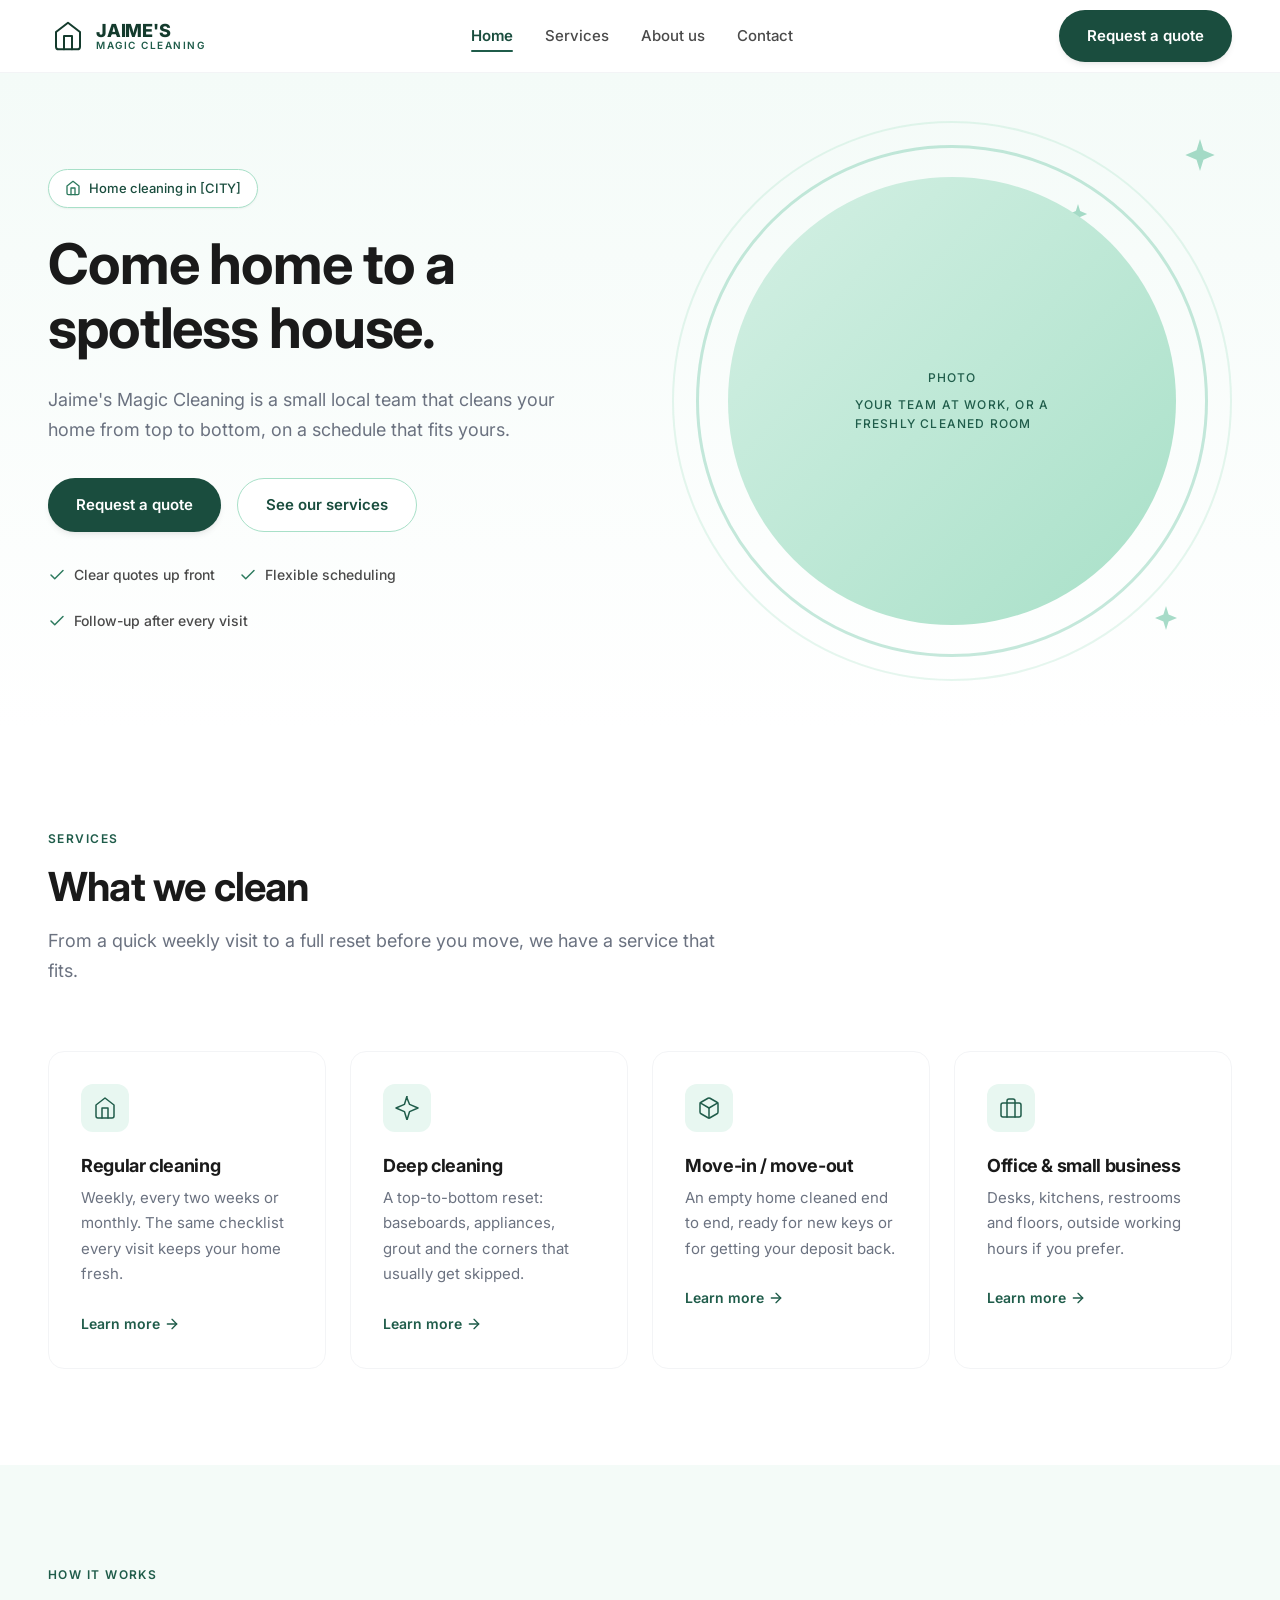
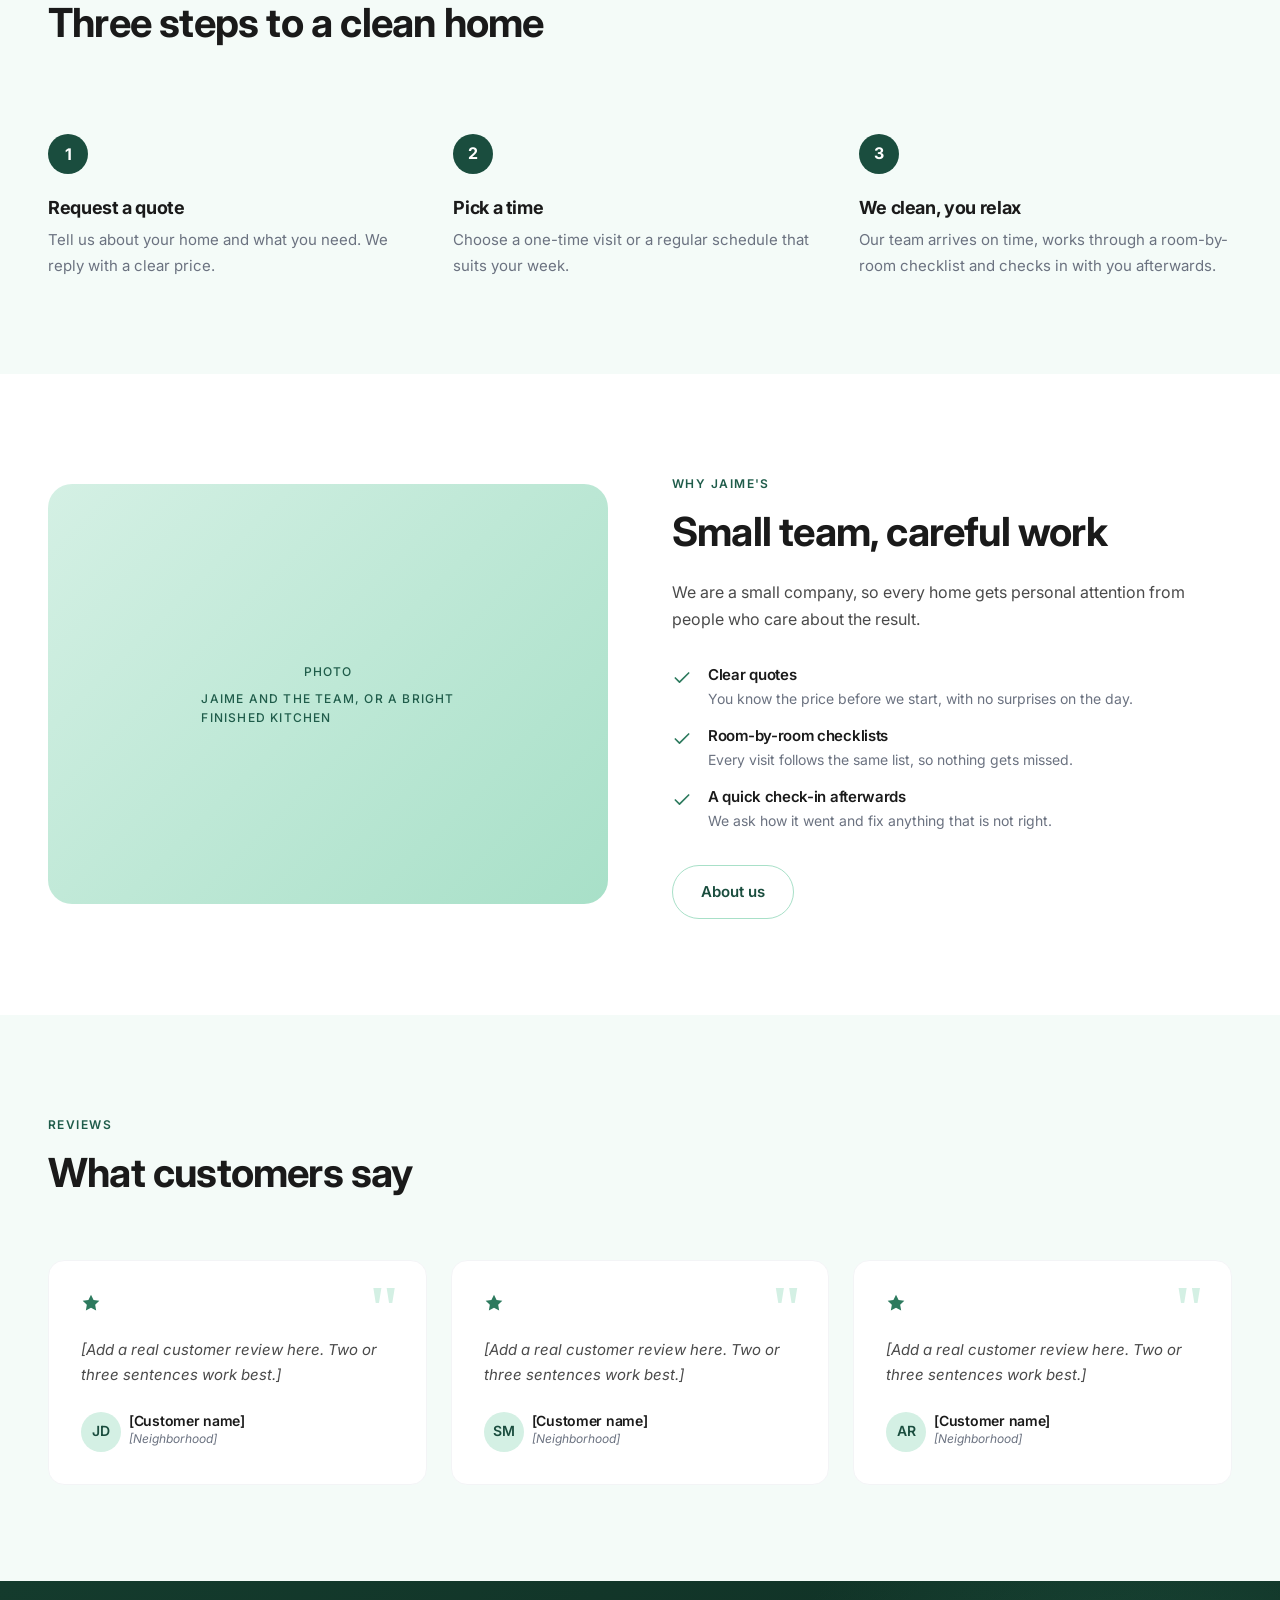
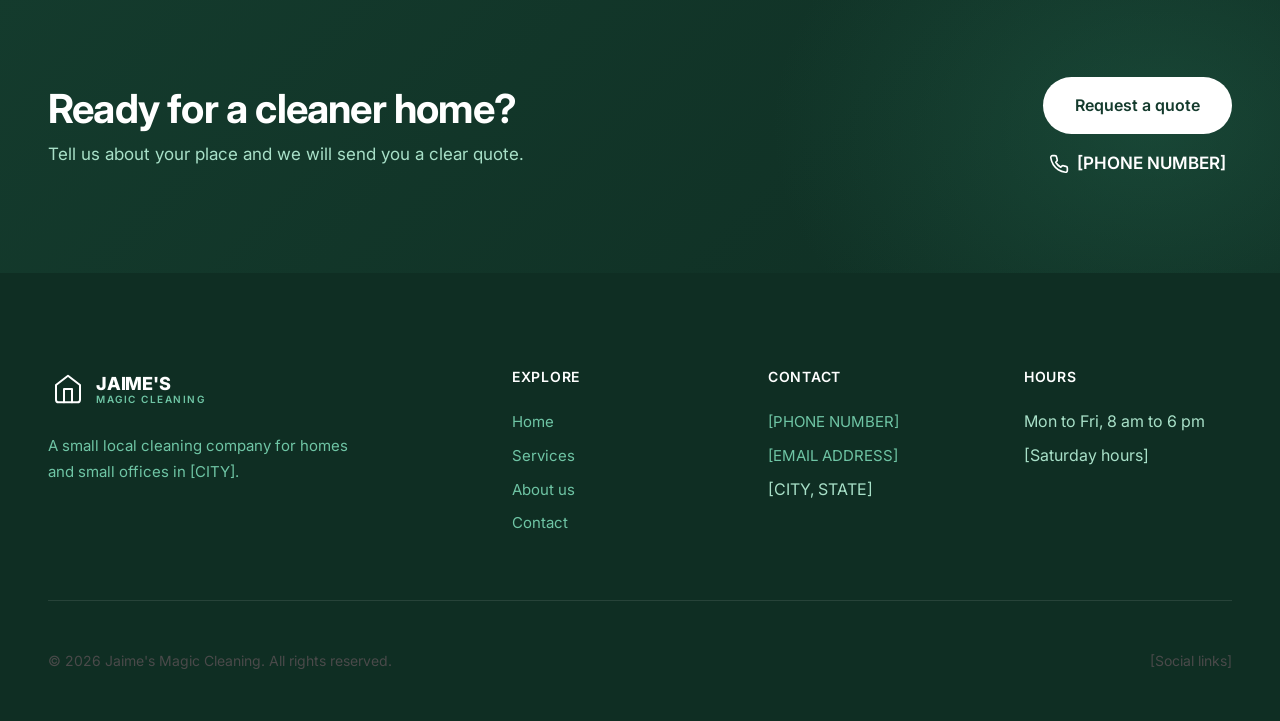
==== index.html @ c714708c "First Commit" ====
<!DOCTYPE html>
<html lang="en">
<head>
  <meta charset="UTF-8">
  <meta name="viewport" content="width=device-width, initial-scale=1.0">
  <title>Jaime's Magic Cleaning - Home</title>
  <meta name="description" content="Jaime's Magic Cleaning is a small local team that cleans your home from top to bottom, on a schedule that fits yours.">
  <link rel="preconnect" href="https://fonts.googleapis.com">
  <link rel="preconnect" href="https://fonts.gstatic.com" crossorigin>
  <link href="https://fonts.googleapis.com/css2?family=Inter:wght@400;500;600;700;800&display=swap" rel="stylesheet">
  <link rel="stylesheet" href="css/styles.css">
</head>
<body>

  <!-- Header -->
  <header class="header">
    <div class="container header-inner">
      <a href="index.html" class="logo">
        <div class="logo-icon">
          <svg width="32" height="32" viewBox="0 0 24 24" fill="none" stroke="currentColor" stroke-width="1.5" stroke-linecap="round" stroke-linejoin="round">
            <path d="M3 9l9-7 9 7v11a2 2 0 0 1-2 2H5a2 2 0 0 1-2-2z"></path>
            <polyline points="9 22 9 12 15 12 15 22"></polyline>
          </svg>
        </div>
        <div class="logo-text">
          <span>JAIME'S</span>
          <span>Magic Cleaning</span>
        </div>
      </a>

      <nav class="nav">
        <a href="index.html" class="nav-link active">Home</a>
        <a href="services.html" class="nav-link">Services</a>
        <a href="about.html" class="nav-link">About us</a>
        <a href="contact.html" class="nav-link">Contact</a>
      </nav>

      <div class="header-actions">
        <a href="contact.html" class="btn btn-primary">Request a quote</a>
        <button class="mobile-menu-btn" aria-label="Open menu">
          <svg width="24" height="24" viewBox="0 0 24 24" fill="none" stroke="currentColor" stroke-width="2" stroke-linecap="round" stroke-linejoin="round">
            <line x1="3" y1="12" x2="21" y2="12"></line>
            <line x1="3" y1="6" x2="21" y2="6"></line>
            <line x1="3" y1="18" x2="21" y2="18"></line>
          </svg>
        </button>
      </div>
    </div>
  </header>

  <!-- Mobile Menu -->
  <div class="mobile-menu">
    <div class="mobile-menu-header">
      <a href="index.html" class="logo">
        <div class="logo-icon">
          <svg width="32" height="32" viewBox="0 0 24 24" fill="none" stroke="currentColor" stroke-width="1.5" stroke-linecap="round" stroke-linejoin="round">
            <path d="M3 9l9-7 9 7v11a2 2 0 0 1-2 2H5a2 2 0 0 1-2-2z"></path>
            <polyline points="9 22 9 12 15 12 15 22"></polyline>
          </svg>
        </div>
        <div class="logo-text">
          <span>JAIME'S</span>
          <span>Magic Cleaning</span>
        </div>
      </a>
      <button class="mobile-menu-close" aria-label="Close menu">
        <svg width="24" height="24" viewBox="0 0 24 24" fill="none" stroke="currentColor" stroke-width="2" stroke-linecap="round" stroke-linejoin="round">
          <line x1="18" y1="6" x2="6" y2="18"></line>
          <line x1="6" y1="6" x2="18" y2="18"></line>
        </svg>
      </button>
    </div>
    <nav class="mobile-menu-links">
      <a href="index.html">Home</a>
      <a href="services.html">Services</a>
      <a href="about.html">About us</a>
      <a href="contact.html">Contact</a>
    </nav>
    <a href="contact.html" class="btn btn-primary btn-lg">Request a quote</a>
  </div>

  <!-- Hero Section -->
  <section class="hero">
    <svg class="sparkle sparkle-1" viewBox="0 0 24 24" fill="currentColor">
      <path d="M12 0L14.59 8.41L23 12L14.59 15.59L12 24L9.41 15.59L1 12L9.41 8.41L12 0Z"/>
    </svg>
    <svg class="sparkle sparkle-2" viewBox="0 0 24 24" fill="currentColor">
      <path d="M12 0L14.59 8.41L23 12L14.59 15.59L12 24L9.41 15.59L1 12L9.41 8.41L12 0Z"/>
    </svg>
    <svg class="sparkle sparkle-3" viewBox="0 0 24 24" fill="currentColor">
      <path d="M12 0L14.59 8.41L23 12L14.59 15.59L12 24L9.41 15.59L1 12L9.41 8.41L12 0Z"/>
    </svg>

    <div class="container hero-grid">
      <div class="hero-content">
        <span class="hero-badge">
          <svg viewBox="0 0 24 24" fill="none" stroke="currentColor" stroke-width="2" stroke-linecap="round" stroke-linejoin="round">
            <path d="M3 9l9-7 9 7v11a2 2 0 0 1-2 2H5a2 2 0 0 1-2-2z"></path>
            <polyline points="9 22 9 12 15 12 15 22"></polyline>
          </svg>
          Home cleaning in [CITY]
        </span>
        <h1 class="hero-title">Come home to a<br>spotless house.</h1>
        <p class="hero-description">Jaime's Magic Cleaning is a small local team that cleans your home from top to bottom, on a schedule that fits yours.</p>
        <div class="hero-actions">
          <a href="contact.html" class="btn btn-primary">Request a quote</a>
          <a href="services.html" class="btn btn-secondary">See our services</a>
        </div>
        <div class="hero-features">
          <span class="hero-feature">
            <svg viewBox="0 0 24 24" fill="none" stroke="currentColor" stroke-width="2" stroke-linecap="round" stroke-linejoin="round">
              <polyline points="20 6 9 17 4 12"></polyline>
            </svg>
            Clear quotes up front
          </span>
          <span class="hero-feature">
            <svg viewBox="0 0 24 24" fill="none" stroke="currentColor" stroke-width="2" stroke-linecap="round" stroke-linejoin="round">
              <polyline points="20 6 9 17 4 12"></polyline>
            </svg>
            Flexible scheduling
          </span>
          <span class="hero-feature">
            <svg viewBox="0 0 24 24" fill="none" stroke="currentColor" stroke-width="2" stroke-linecap="round" stroke-linejoin="round">
              <polyline points="20 6 9 17 4 12"></polyline>
            </svg>
            Follow-up after every visit
          </span>
        </div>
      </div>
      <div class="hero-visual">
        <div class="hero-image-placeholder">
          <span>Photo</span>
          <span>Your team at work, or a<br>freshly cleaned room</span>
        </div>
      </div>
    </div>
  </section>

  <!-- Services Section -->
  <section class="section">
    <div class="container">
      <div class="section-header">
        <span class="eyebrow">Services</span>
        <h2 class="section-title">What we clean</h2>
        <p class="section-subtitle">From a quick weekly visit to a full reset before you move, we have a service that fits.</p>
      </div>

      <div class="services-grid">
        <div class="service-card">
          <div class="service-card-icon">
            <svg viewBox="0 0 24 24" fill="none" stroke="currentColor" stroke-width="1.5" stroke-linecap="round" stroke-linejoin="round">
              <path d="M3 9l9-7 9 7v11a2 2 0 0 1-2 2H5a2 2 0 0 1-2-2z"></path>
              <polyline points="9 22 9 12 15 12 15 22"></polyline>
            </svg>
          </div>
          <h3>Regular cleaning</h3>
          <p>Weekly, every two weeks or monthly. The same checklist every visit keeps your home fresh.</p>
          <a href="services.html" class="service-card-link">
            Learn more
            <svg width="16" height="16" viewBox="0 0 24 24" fill="none" stroke="currentColor" stroke-width="2" stroke-linecap="round" stroke-linejoin="round">
              <line x1="5" y1="12" x2="19" y2="12"></line>
              <polyline points="12 5 19 12 12 19"></polyline>
            </svg>
          </a>
        </div>

        <div class="service-card">
          <div class="service-card-icon">
            <svg viewBox="0 0 24 24" fill="none" stroke="currentColor" stroke-width="1.5" stroke-linecap="round" stroke-linejoin="round">
              <path d="M12 2L14.59 8.41L23 12L14.59 15.59L12 24L9.41 15.59L1 12L9.41 8.41L12 0Z"/>
            </svg>
          </div>
          <h3>Deep cleaning</h3>
          <p>A top-to-bottom reset: baseboards, appliances, grout and the corners that usually get skipped.</p>
          <a href="services.html" class="service-card-link">
            Learn more
            <svg width="16" height="16" viewBox="0 0 24 24" fill="none" stroke="currentColor" stroke-width="2" stroke-linecap="round" stroke-linejoin="round">
              <line x1="5" y1="12" x2="19" y2="12"></line>
              <polyline points="12 5 19 12 12 19"></polyline>
            </svg>
          </a>
        </div>

        <div class="service-card">
          <div class="service-card-icon">
            <svg viewBox="0 0 24 24" fill="none" stroke="currentColor" stroke-width="1.5" stroke-linecap="round" stroke-linejoin="round">
              <path d="M21 16V8a2 2 0 0 0-1-1.73l-7-4a2 2 0 0 0-2 0l-7 4A2 2 0 0 0 3 8v8a2 2 0 0 0 1 1.73l7 4a2 2 0 0 0 2 0l7-4A2 2 0 0 0 21 16z"></path>
              <polyline points="3.27 6.96 12 12.01 20.73 6.96"></polyline>
              <line x1="12" y1="22.08" x2="12" y2="12"></line>
            </svg>
          </div>
          <h3>Move-in / move-out</h3>
          <p>An empty home cleaned end to end, ready for new keys or for getting your deposit back.</p>
          <a href="services.html" class="service-card-link">
            Learn more
            <svg width="16" height="16" viewBox="0 0 24 24" fill="none" stroke="currentColor" stroke-width="2" stroke-linecap="round" stroke-linejoin="round">
              <line x1="5" y1="12" x2="19" y2="12"></line>
              <polyline points="12 5 19 12 12 19"></polyline>
            </svg>
          </a>
        </div>

        <div class="service-card">
          <div class="service-card-icon">
            <svg viewBox="0 0 24 24" fill="none" stroke="currentColor" stroke-width="1.5" stroke-linecap="round" stroke-linejoin="round">
              <rect x="2" y="7" width="20" height="14" rx="2" ry="2"></rect>
              <path d="M16 21V5a2 2 0 0 0-2-2h-4a2 2 0 0 0-2 2v16"></path>
            </svg>
          </div>
          <h3>Office & small business</h3>
          <p>Desks, kitchens, restrooms and floors, outside working hours if you prefer.</p>
          <a href="services.html" class="service-card-link">
            Learn more
            <svg width="16" height="16" viewBox="0 0 24 24" fill="none" stroke="currentColor" stroke-width="2" stroke-linecap="round" stroke-linejoin="round">
              <line x1="5" y1="12" x2="19" y2="12"></line>
              <polyline points="12 5 19 12 12 19"></polyline>
            </svg>
          </a>
        </div>
      </div>
    </div>
  </section>

  <!-- How It Works Section -->
  <section class="section section-alt">
    <div class="container">
      <div class="section-header">
        <span class="eyebrow">How it works</span>
        <h2 class="section-title">Three steps to a clean home</h2>
      </div>

      <div class="steps-grid">
        <div class="step">
          <div class="step-number">1</div>
          <h3>Request a quote</h3>
          <p>Tell us about your home and what you need. We reply with a clear price.</p>
        </div>
        <div class="step">
          <div class="step-number">2</div>
          <h3>Pick a time</h3>
          <p>Choose a one-time visit or a regular schedule that suits your week.</p>
        </div>
        <div class="step">
          <div class="step-number">3</div>
          <h3>We clean, you relax</h3>
          <p>Our team arrives on time, works through a room-by-room checklist and checks in with you afterwards.</p>
        </div>
      </div>
    </div>
  </section>

  <!-- Why Jaime's Section -->
  <section class="section">
    <div class="container split-grid">
      <div class="split-image">
        <div class="split-image-placeholder">
          <span>Photo</span>
          <span>Jaime and the team, or a bright<br>finished kitchen</span>
        </div>
      </div>
      <div class="split-content">
        <span class="eyebrow">Why Jaime's</span>
        <h2>Small team, careful work</h2>
        <p>We are a small company, so every home gets personal attention from people who care about the result.</p>
        <div class="check-list">
          <div class="check-list-item">
            <svg viewBox="0 0 24 24" fill="none" stroke="currentColor" stroke-width="2" stroke-linecap="round" stroke-linejoin="round">
              <polyline points="20 6 9 17 4 12"></polyline>
            </svg>
            <div class="check-list-item-content">
              <h4>Clear quotes</h4>
              <p>You know the price before we start, with no surprises on the day.</p>
            </div>
          </div>
          <div class="check-list-item">
            <svg viewBox="0 0 24 24" fill="none" stroke="currentColor" stroke-width="2" stroke-linecap="round" stroke-linejoin="round">
              <polyline points="20 6 9 17 4 12"></polyline>
            </svg>
            <div class="check-list-item-content">
              <h4>Room-by-room checklists</h4>
              <p>Every visit follows the same list, so nothing gets missed.</p>
            </div>
          </div>
          <div class="check-list-item">
            <svg viewBox="0 0 24 24" fill="none" stroke="currentColor" stroke-width="2" stroke-linecap="round" stroke-linejoin="round">
              <polyline points="20 6 9 17 4 12"></polyline>
            </svg>
            <div class="check-list-item-content">
              <h4>A quick check-in afterwards</h4>
              <p>We ask how it went and fix anything that is not right.</p>
            </div>
          </div>
        </div>
        <a href="about.html" class="btn btn-secondary">About us</a>
      </div>
    </div>
  </section>

  <!-- Reviews Section -->
  <section class="section section-alt">
    <div class="container">
      <div class="section-header">
        <span class="eyebrow">Reviews</span>
        <h2 class="section-title">What customers say</h2>
      </div>

      <div class="reviews-grid">
        <div class="review-card">
          <div class="star">
            <svg width="20" height="20" viewBox="0 0 24 24" fill="currentColor">
              <polygon points="12 2 15.09 8.26 22 9.27 17 14.14 18.18 21.02 12 17.77 5.82 21.02 7 14.14 2 9.27 8.91 8.26 12 2"></polygon>
            </svg>
          </div>
          <p>[Add a real customer review here. Two or three sentences work best.]</p>
          <div class="review-author">
            <div class="review-author-avatar">JD</div>
            <div class="review-author-info">
              <h4>[Customer name]</h4>
              <p>[Neighborhood]</p>
            </div>
          </div>
        </div>

        <div class="review-card">
          <div class="star">
            <svg width="20" height="20" viewBox="0 0 24 24" fill="currentColor">
              <polygon points="12 2 15.09 8.26 22 9.27 17 14.14 18.18 21.02 12 17.77 5.82 21.02 7 14.14 2 9.27 8.91 8.26 12 2"></polygon>
            </svg>
          </div>
          <p>[Add a real customer review here. Two or three sentences work best.]</p>
          <div class="review-author">
            <div class="review-author-avatar">SM</div>
            <div class="review-author-info">
              <h4>[Customer name]</h4>
              <p>[Neighborhood]</p>
            </div>
          </div>
        </div>

        <div class="review-card">
          <div class="star">
            <svg width="20" height="20" viewBox="0 0 24 24" fill="currentColor">
              <polygon points="12 2 15.09 8.26 22 9.27 17 14.14 18.18 21.02 12 17.77 5.82 21.02 7 14.14 2 9.27 8.91 8.26 12 2"></polygon>
            </svg>
          </div>
          <p>[Add a real customer review here. Two or three sentences work best.]</p>
          <div class="review-author">
            <div class="review-author-avatar">AR</div>
            <div class="review-author-info">
              <h4>[Customer name]</h4>
              <p>[Neighborhood]</p>
            </div>
          </div>
        </div>
      </div>
    </div>
  </section>

  <!-- CTA Section -->
  <section class="cta-section">
    <div class="container cta-content">
      <div class="cta-text">
        <h2>Ready for a cleaner home?</h2>
        <p>Tell us about your place and we will send you a clear quote.</p>
      </div>
      <div class="cta-actions">
        <a href="contact.html" class="btn btn-light btn-lg">Request a quote</a>
        <a href="tel:[PHONE]" class="cta-phone">
          <svg width="20" height="20" viewBox="0 0 24 24" fill="none" stroke="currentColor" stroke-width="2" stroke-linecap="round" stroke-linejoin="round">
            <path d="M22 16.92v3a2 2 0 0 1-2.18 2 19.79 19.79 0 0 1-8.63-3.07 19.5 19.5 0 0 1-6-6 19.79 19.79 0 0 1-3.07-8.67A2 2 0 0 1 4.11 2h3a2 2 0 0 1 2 1.72 12.84 12.84 0 0 0 .7 2.81 2 2 0 0 1-.45 2.11L8.09 9.91a16 16 0 0 0 6 6l1.27-1.27a2 2 0 0 1 2.11-.45 12.84 12.84 0 0 0 2.81.7A2 2 0 0 1 22 16.92z"></path>
          </svg>
          [PHONE NUMBER]
        </a>
      </div>
    </div>
  </section>

  <!-- Footer -->
  <footer class="footer">
    <div class="container">
      <div class="footer-grid">
        <div class="footer-brand">
          <a href="index.html" class="logo">
            <div class="logo-icon">
              <svg width="32" height="32" viewBox="0 0 24 24" fill="none" stroke="currentColor" stroke-width="1.5" stroke-linecap="round" stroke-linejoin="round">
                <path d="M3 9l9-7 9 7v11a2 2 0 0 1-2 2H5a2 2 0 0 1-2-2z"></path>
                <polyline points="9 22 9 12 15 12 15 22"></polyline>
              </svg>
            </div>
            <div class="logo-text">
              <span>JAIME'S</span>
              <span>Magic Cleaning</span>
            </div>
          </a>
          <p>A small local cleaning company for homes and small offices in [CITY].</p>
        </div>

        <div class="footer-column">
          <h4>Explore</h4>
          <ul>
            <li><a href="index.html">Home</a></li>
            <li><a href="services.html">Services</a></li>
            <li><a href="about.html">About us</a></li>
            <li><a href="contact.html">Contact</a></li>
          </ul>
        </div>

        <div class="footer-column">
          <h4>Contact</h4>
          <ul>
            <li><a href="tel:[PHONE]">[PHONE NUMBER]</a></li>
            <li><a href="mailto:[EMAIL]">[EMAIL ADDRESS]</a></li>
            <li><span>[CITY, STATE]</span></li>
          </ul>
        </div>

        <div class="footer-column">
          <h4>Hours</h4>
          <ul>
            <li><span>Mon to Fri, 8 am to 6 pm</span></li>
            <li><span>[Saturday hours]</span></li>
          </ul>
        </div>
      </div>

      <div class="footer-bottom">
        <p>&copy; 2026 Jaime's Magic Cleaning. All rights reserved.</p>
        <p>[Social links]</p>
      </div>
    </div>
  </footer>

  <script src="js/script.js"></script>
</body>
</html>
---- css/styles.css ----
/* ============================================
   JAIME'S MAGIC CLEANING - Design System
   ============================================ */

:root {
  /* Colors */
  --green-900: #0f2e23;
  --green-800: #143b2d;
  --green-700: #1a4d3e;
  --green-600: #1f5c4a;
  --green-500: #2d7a5e;
  --green-400: #3d9b7a;
  --green-300: #6fc5a5;
  --green-200: #a8e0c8;
  --green-100: #d4f0e4;
  --green-50: #e8f7f1;
  --green-25: #f4fbf8;

  --white: #ffffff;
  --gray-900: #1a1a1a;
  --gray-700: #4a4a4a;
  --gray-500: #6b7280;
  --gray-300: #d1d5db;
  --gray-100: #f3f4f6;

  /* Typography */
  --font-family: 'Inter', -apple-system, BlinkMacSystemFont, 'Segoe UI', Roboto, sans-serif;

  /* Spacing */
  --space-xs: 0.25rem;
  --space-sm: 0.5rem;
  --space-md: 1rem;
  --space-lg: 1.5rem;
  --space-xl: 2rem;
  --space-2xl: 3rem;
  --space-3xl: 4rem;
  --space-4xl: 6rem;

  /* Border radius */
  --radius-sm: 0.375rem;
  --radius-md: 0.5rem;
  --radius-lg: 0.75rem;
  --radius-xl: 1rem;
  --radius-2xl: 1.5rem;
  --radius-full: 9999px;

  /* Shadows */
  --shadow-sm: 0 1px 2px rgba(0, 0, 0, 0.05);
  --shadow-md: 0 4px 6px -1px rgba(0, 0, 0, 0.07), 0 2px 4px -2px rgba(0, 0, 0, 0.05);
  --shadow-lg: 0 10px 15px -3px rgba(0, 0, 0, 0.08), 0 4px 6px -4px rgba(0, 0, 0, 0.04);
  --shadow-xl: 0 20px 25px -5px rgba(0, 0, 0, 0.1), 0 8px 10px -6px rgba(0, 0, 0, 0.04);

  /* Transitions */
  --transition-fast: 150ms ease;
  --transition-base: 250ms ease;
  --transition-slow: 350ms ease;
}

/* ============================================
   RESET & BASE
   ============================================ */

*, *::before, *::after {
  box-sizing: border-box;
  margin: 0;
  padding: 0;
}

html {
  scroll-behavior: smooth;
  -webkit-font-smoothing: antialiased;
  -moz-osx-font-smoothing: grayscale;
}

body {
  font-family: var(--font-family);
  font-size: 1rem;
  line-height: 1.6;
  color: var(--gray-900);
  background-color: var(--white);
}

img {
  max-width: 100%;
  height: auto;
  display: block;
}

a {
  color: inherit;
  text-decoration: none;
}

ul, ol {
  list-style: none;
}

button {
  font-family: inherit;
  cursor: pointer;
  border: none;
  background: none;
}

input, textarea, select {
  font-family: inherit;
  font-size: inherit;
}

/* ============================================
   UTILITY CLASSES
   ============================================ */

.container {
  width: 100%;
  max-width: 80rem;
  margin: 0 auto;
  padding: 0 var(--space-lg);
}

@media (min-width: 768px) {
  .container {
    padding: 0 var(--space-2xl);
  }
}

/* ============================================
   TYPOGRAPHY
   ============================================ */

h1, h2, h3, h4, h5, h6 {
  font-weight: 700;
  line-height: 1.15;
  color: var(--gray-900);
  letter-spacing: -0.02em;
}

h1 {
  font-size: clamp(2.25rem, 5vw, 3.5rem);
}

h2 {
  font-size: clamp(1.75rem, 4vw, 2.5rem);
}

h3 {
  font-size: clamp(1.25rem, 3vw, 1.5rem);
}

p {
  color: var(--gray-700);
  line-height: 1.7;
}

.eyebrow {
  display: inline-block;
  font-size: 0.75rem;
  font-weight: 600;
  letter-spacing: 0.12em;
  text-transform: uppercase;
  color: var(--green-600);
  margin-bottom: var(--space-md);
}

.section-title {
  margin-bottom: var(--space-md);
}

.section-subtitle {
  font-size: 1.125rem;
  color: var(--gray-500);
  max-width: 42rem;
}

/* ============================================
   BUTTONS
   ============================================ */

.btn {
  display: inline-flex;
  align-items: center;
  justify-content: center;
  gap: var(--space-sm);
  padding: 0.875rem 1.75rem;
  font-size: 0.9375rem;
  font-weight: 600;
  border-radius: var(--radius-full);
  transition: all var(--transition-base);
  white-space: nowrap;
}

.btn-primary {
  background-color: var(--green-700);
  color: var(--white);
  box-shadow: var(--shadow-md);
}

.btn-primary:hover {
  background-color: var(--green-800);
  transform: translateY(-1px);
  box-shadow: var(--shadow-lg);
}

.btn-secondary {
  background-color: var(--white);
  color: var(--green-700);
  border: 1.5px solid var(--green-200);
}

.btn-secondary:hover {
  border-color: var(--green-400);
  background-color: var(--green-50);
}

.btn-light {
  background-color: var(--white);
  color: var(--green-800);
}

.btn-light:hover {
  background-color: var(--green-50);
  transform: translateY(-1px);
}

.btn-lg {
  padding: 1rem 2rem;
  font-size: 1rem;
}

/* ============================================
   HEADER / NAVIGATION
   ============================================ */

.header {
  position: sticky;
  top: 0;
  z-index: 100;
  background-color: rgba(255, 255, 255, 0.95);
  backdrop-filter: blur(12px);
  border-bottom: 1px solid var(--gray-100);
}

.header-inner {
  display: flex;
  align-items: center;
  justify-content: space-between;
  height: 4.5rem;
}

.logo {
  display: flex;
  align-items: center;
  gap: var(--space-sm);
  font-weight: 700;
  font-size: 1.125rem;
  color: var(--green-800);
}

.logo-icon {
  width: 2.5rem;
  height: 2.5rem;
  display: flex;
  align-items: center;
  justify-content: center;
}

.logo-text {
  display: flex;
  flex-direction: column;
  line-height: 1.1;
}

.logo-text span:first-child {
  font-size: 1.125rem;
  font-weight: 800;
  letter-spacing: -0.01em;
}

.logo-text span:last-child {
  font-size: 0.625rem;
  font-weight: 600;
  letter-spacing: 0.15em;
  text-transform: uppercase;
  color: var(--green-600);
}

.nav {
  display: none;
  align-items: center;
  gap: var(--space-xl);
}

.nav-link {
  font-size: 0.9375rem;
  font-weight: 500;
  color: var(--gray-700);
  transition: color var(--transition-fast);
  position: relative;
}

.nav-link:hover {
  color: var(--green-700);
}

.nav-link.active {
  color: var(--green-700);
  font-weight: 600;
}

.nav-link.active::after {
  content: '';
  position: absolute;
  bottom: -0.25rem;
  left: 0;
  right: 0;
  height: 2px;
  background-color: var(--green-600);
  border-radius: var(--radius-full);
}

.header-actions {
  display: flex;
  align-items: center;
  gap: var(--space-md);
}

.mobile-menu-btn {
  display: flex;
  align-items: center;
  justify-content: center;
  width: 2.5rem;
  height: 2.5rem;
  border-radius: var(--radius-md);
  color: var(--gray-700);
  transition: background-color var(--transition-fast);
}

.mobile-menu-btn:hover {
  background-color: var(--gray-100);
}

@media (min-width: 768px) {
  .nav {
    display: flex;
  }

  .mobile-menu-btn {
    display: none;
  }
}

/* Mobile menu */
.mobile-menu {
  display: none;
  position: fixed;
  inset: 0;
  z-index: 200;
  background-color: var(--white);
  padding: var(--space-lg);
  flex-direction: column;
}

.mobile-menu.open {
  display: flex;
}

.mobile-menu-header {
  display: flex;
  align-items: center;
  justify-content: space-between;
  margin-bottom: var(--space-2xl);
}

.mobile-menu-close {
  width: 2.5rem;
  height: 2.5rem;
  display: flex;
  align-items: center;
  justify-content: center;
  border-radius: var(--radius-md);
  color: var(--gray-700);
}

.mobile-menu-close:hover {
  background-color: var(--gray-100);
}

.mobile-menu-links {
  display: flex;
  flex-direction: column;
  gap: var(--space-md);
}

.mobile-menu-links a {
  font-size: 1.25rem;
  font-weight: 600;
  color: var(--gray-900);
  padding: var(--space-md) 0;
  border-bottom: 1px solid var(--gray-100);
}

.mobile-menu-links a:hover {
  color: var(--green-700);
}

.mobile-menu .btn {
  margin-top: auto;
  width: 100%;
}

/* ============================================
   HERO SECTION
   ============================================ */

.hero {
  position: relative;
  padding: var(--space-4xl) 0;
  background: linear-gradient(180deg, var(--green-25) 0%, var(--white) 100%);
  overflow: hidden;
}

.hero-grid {
  display: grid;
  gap: var(--space-3xl);
  align-items: center;
}

@media (min-width: 1024px) {
  .hero-grid {
    grid-template-columns: 1fr 1fr;
  }
}

.hero-badge {
  display: inline-flex;
  align-items: center;
  gap: var(--space-sm);
  padding: 0.5rem 1rem;
  background-color: var(--white);
  border: 1px solid var(--green-200);
  border-radius: var(--radius-full);
  font-size: 0.8125rem;
  font-weight: 500;
  color: var(--green-700);
  margin-bottom: var(--space-lg);
  box-shadow: var(--shadow-sm);
}

.hero-badge svg {
  width: 1rem;
  height: 1rem;
  color: var(--green-500);
}

.hero-title {
  margin-bottom: var(--space-lg);
}

.hero-description {
  font-size: 1.125rem;
  color: var(--gray-500);
  margin-bottom: var(--space-xl);
  max-width: 32rem;
}

.hero-actions {
  display: flex;
  flex-wrap: wrap;
  gap: var(--space-md);
  margin-bottom: var(--space-xl);
}

.hero-features {
  display: flex;
  flex-wrap: wrap;
  gap: var(--space-lg);
}

.hero-feature {
  display: flex;
  align-items: center;
  gap: var(--space-sm);
  font-size: 0.875rem;
  font-weight: 500;
  color: var(--gray-700);
}

.hero-feature svg {
  width: 1.125rem;
  height: 1.125rem;
  color: var(--green-500);
  flex-shrink: 0;
}

/* Hero image / visual */
.hero-visual {
  position: relative;
  display: flex;
  justify-content: center;
  align-items: center;
}

.hero-image-placeholder {
  width: 100%;
  max-width: 28rem;
  aspect-ratio: 1;
  background: linear-gradient(135deg, var(--green-100) 0%, var(--green-200) 100%);
  border-radius: 50%;
  display: flex;
  flex-direction: column;
  align-items: center;
  justify-content: center;
  gap: var(--space-sm);
  color: var(--green-600);
  font-size: 0.875rem;
  font-weight: 500;
  position: relative;
}

.hero-image-placeholder::before {
  content: '';
  position: absolute;
  inset: -2rem;
  border: 3px solid var(--green-300);
  border-radius: 50%;
  opacity: 0.4;
}

.hero-image-placeholder::after {
  content: '';
  position: absolute;
  inset: -3.5rem;
  border: 2px solid var(--green-200);
  border-radius: 50%;
  opacity: 0.3;
}

.hero-image-placeholder span {
  font-size: 0.75rem;
  letter-spacing: 0.1em;
  text-transform: uppercase;
}

/* Decorative sparkles */
.sparkle {
  position: absolute;
  color: var(--green-300);
  opacity: 0.6;
}

.sparkle-1 {
  top: 10%;
  right: 5%;
  width: 2rem;
  height: 2rem;
}

.sparkle-2 {
  top: 20%;
  right: 15%;
  width: 1.25rem;
  height: 1.25rem;
}

.sparkle-3 {
  bottom: 15%;
  right: 8%;
  width: 1.5rem;
  height: 1.5rem;
}

/* ============================================
   SECTIONS
   ============================================ */

.section {
  padding: var(--space-4xl) 0;
}

.section-alt {
  background-color: var(--green-25);
}

.section-header {
  margin-bottom: var(--space-3xl);
}

.section-header-center {
  text-align: center;
  max-width: 48rem;
  margin-left: auto;
  margin-right: auto;
}

/* ============================================
   SERVICE CARDS (Home)
   ============================================ */

.services-grid {
  display: grid;
  gap: var(--space-lg);
}

@media (min-width: 640px) {
  .services-grid {
    grid-template-columns: repeat(2, 1fr);
  }
}

@media (min-width: 1024px) {
  .services-grid {
    grid-template-columns: repeat(4, 1fr);
  }
}

.service-card {
  background-color: var(--white);
  border: 1px solid var(--gray-100);
  border-radius: var(--radius-xl);
  padding: var(--space-xl);
  transition: all var(--transition-base);
}

.service-card:hover {
  border-color: var(--green-200);
  box-shadow: var(--shadow-lg);
  transform: translateY(-2px);
}

.service-card-icon {
  width: 3rem;
  height: 3rem;
  display: flex;
  align-items: center;
  justify-content: center;
  background-color: var(--green-50);
  border-radius: var(--radius-lg);
  margin-bottom: var(--space-lg);
  color: var(--green-600);
}

.service-card-icon svg {
  width: 1.5rem;
  height: 1.5rem;
}

.service-card h3 {
  font-size: 1.125rem;
  margin-bottom: var(--space-sm);
}

.service-card p {
  font-size: 0.9375rem;
  color: var(--gray-500);
  margin-bottom: var(--space-lg);
}

.service-card-link {
  display: inline-flex;
  align-items: center;
  gap: var(--space-xs);
  font-size: 0.875rem;
  font-weight: 600;
  color: var(--green-600);
  transition: gap var(--transition-fast);
}

.service-card-link:hover {
  gap: var(--space-sm);
}

/* ============================================
   STEPS SECTION
   ============================================ */

.steps-grid {
  display: grid;
  gap: var(--space-xl);
  counter-reset: step;
}

@media (min-width: 768px) {
  .steps-grid {
    grid-template-columns: repeat(3, 1fr);
  }
}

.step {
  position: relative;
  padding-top: var(--space-lg);
}

.step-number {
  width: 2.5rem;
  height: 2.5rem;
  display: flex;
  align-items: center;
  justify-content: center;
  background-color: var(--green-700);
  color: var(--white);
  font-weight: 700;
  font-size: 1rem;
  border-radius: 50%;
  margin-bottom: var(--space-lg);
}

.step h3 {
  font-size: 1.125rem;
  margin-bottom: var(--space-sm);
}

.step p {
  font-size: 0.9375rem;
  color: var(--gray-500);
}

/* ============================================
   SPLIT SECTION (Image + Content)
   ============================================ */

.split-grid {
  display: grid;
  gap: var(--space-3xl);
  align-items: center;
}

@media (min-width: 1024px) {
  .split-grid {
    grid-template-columns: 1fr 1fr;
  }
}

.split-image {
  position: relative;
}

.split-image-placeholder {
  width: 100%;
  aspect-ratio: 4/3;
  background: linear-gradient(135deg, var(--green-100) 0%, var(--green-200) 100%);
  border-radius: var(--radius-2xl);
  display: flex;
  flex-direction: column;
  align-items: center;
  justify-content: center;
  gap: var(--space-sm);
  color: var(--green-600);
  font-size: 0.875rem;
  font-weight: 500;
}

.split-image-placeholder span {
  font-size: 0.75rem;
  letter-spacing: 0.1em;
  text-transform: uppercase;
}

.split-content h2 {
  margin-bottom: var(--space-lg);
}

.split-content > p {
  margin-bottom: var(--space-xl);
}

.check-list {
  display: flex;
  flex-direction: column;
  gap: var(--space-md);
  margin-bottom: var(--space-xl);
}

.check-list-item {
  display: flex;
  align-items: flex-start;
  gap: var(--space-md);
}

.check-list-item svg {
  width: 1.25rem;
  height: 1.25rem;
  color: var(--green-500);
  flex-shrink: 0;
  margin-top: 0.125rem;
}

.check-list-item-content h4 {
  font-size: 0.9375rem;
  font-weight: 600;
  margin-bottom: var(--space-xs);
}

.check-list-item-content p {
  font-size: 0.875rem;
  color: var(--gray-500);
}

/* ============================================
   REVIEWS SECTION
   ============================================ */

.reviews-grid {
  display: grid;
  gap: var(--space-lg);
}

@media (min-width: 768px) {
  .reviews-grid {
    grid-template-columns: repeat(3, 1fr);
  }
}

.review-card {
  background-color: var(--white);
  border: 1px solid var(--gray-100);
  border-radius: var(--radius-xl);
  padding: var(--space-xl);
  position: relative;
}

.review-card::before {
  content: '"';
  position: absolute;
  top: var(--space-md);
  right: var(--space-lg);
  font-size: 4rem;
  font-weight: 700;
  color: var(--green-100);
  line-height: 1;
  font-family: Georgia, serif;
}

.review-card .star {
  color: var(--green-500);
  margin-bottom: var(--space-md);
}

.review-card p {
  font-size: 0.9375rem;
  color: var(--gray-700);
  margin-bottom: var(--space-lg);
  font-style: italic;
}

.review-author {
  display: flex;
  align-items: center;
  gap: var(--space-sm);
}

.review-author-avatar {
  width: 2.5rem;
  height: 2.5rem;
  border-radius: 50%;
  background-color: var(--green-100);
  display: flex;
  align-items: center;
  justify-content: center;
  font-weight: 600;
  font-size: 0.875rem;
  color: var(--green-700);
}

.review-author-info h4 {
  font-size: 0.875rem;
  font-weight: 600;
}

.review-author-info p {
  font-size: 0.75rem;
  color: var(--gray-500);
  margin: 0;
}

/* ============================================
   CTA SECTION
   ============================================ */

.cta-section {
  background: linear-gradient(135deg, var(--green-800) 0%, var(--green-900) 100%);
  padding: var(--space-4xl) 0;
  position: relative;
  overflow: hidden;
}

.cta-section::before {
  content: '';
  position: absolute;
  top: -50%;
  right: -20%;
  width: 60%;
  height: 200%;
  background: radial-gradient(ellipse, rgba(45, 122, 94, 0.3) 0%, transparent 70%);
  pointer-events: none;
}

.cta-content {
  display: flex;
  flex-direction: column;
  align-items: center;
  text-align: center;
  gap: var(--space-xl);
  position: relative;
  z-index: 1;
}

@media (min-width: 768px) {
  .cta-content {
    flex-direction: row;
    justify-content: space-between;
    text-align: left;
  }
}

.cta-text h2 {
  color: var(--white);
  margin-bottom: var(--space-sm);
}

.cta-text p {
  color: var(--green-200);
  font-size: 1.0625rem;
}

.cta-actions {
  display: flex;
  flex-direction: column;
  align-items: center;
  gap: var(--space-md);
}

.cta-phone {
  display: flex;
  align-items: center;
  gap: var(--space-sm);
  color: var(--white);
  font-weight: 600;
  font-size: 1.0625rem;
}

.cta-phone svg {
  width: 1.25rem;
  height: 1.25rem;
}

/* ============================================
   FOOTER
   ============================================ */

.footer {
  background-color: var(--green-900);
  color: var(--green-200);
  padding: var(--space-4xl) 0 var(--space-2xl);
}

.footer-grid {
  display: grid;
  gap: var(--space-2xl);
  margin-bottom: var(--space-3xl);
}

@media (min-width: 768px) {
  .footer-grid {
    grid-template-columns: 2fr 1fr 1fr 1fr;
  }
}

.footer-brand .logo {
  color: var(--white);
  margin-bottom: var(--space-lg);
}

.footer-brand .logo-text span:last-child {
  color: var(--green-300);
}

.footer-brand p {
  color: var(--green-300);
  font-size: 0.9375rem;
  max-width: 20rem;
}

.footer-column h4 {
  color: var(--white);
  font-size: 0.875rem;
  font-weight: 600;
  letter-spacing: 0.05em;
  text-transform: uppercase;
  margin-bottom: var(--space-lg);
}

.footer-column ul {
  display: flex;
  flex-direction: column;
  gap: var(--space-sm);
}

.footer-column a {
  color: var(--green-300);
  font-size: 0.9375rem;
  transition: color var(--transition-fast);
}

.footer-column a:hover {
  color: var(--white);
}

.footer-bottom {
  display: flex;
  flex-direction: column;
  align-items: center;
  gap: var(--space-md);
  padding-top: var(--space-2xl);
  border-top: 1px solid rgba(255, 255, 255, 0.1);
  font-size: 0.875rem;
  color: var(--green-400);
}

@media (min-width: 768px) {
  .footer-bottom {
    flex-direction: row;
    justify-content: space-between;
  }
}

/* ============================================
   PAGE HERO (Inner pages)
   ============================================ */

.page-hero {
  background: linear-gradient(180deg, var(--green-25) 0%, var(--white) 100%);
  padding: var(--space-4xl) 0 var(--space-3xl);
  position: relative;
  overflow: hidden;
}

.page-hero .sparkle-1 {
  top: 15%;
  right: 8%;
}

.page-hero .sparkle-2 {
  top: 30%;
  right: 18%;
}

.page-hero .sparkle-3 {
  bottom: 20%;
  right: 12%;
}

.page-hero-content {
  max-width: 48rem;
}

.page-hero h1 {
  margin-bottom: var(--space-md);
}

.page-hero p {
  font-size: 1.125rem;
  color: var(--gray-500);
}

/* ============================================
   SERVICES PAGE - Detailed Cards
   ============================================ */

.service-detail-list {
  display: flex;
  flex-direction: column;
  gap: var(--space-xl);
}

.service-detail-card {
  background-color: var(--white);
  border: 1px solid var(--gray-100);
  border-radius: var(--radius-2xl);
  padding: var(--space-2xl);
  display: grid;
  gap: var(--space-xl);
  transition: all var(--transition-base);
}

.service-detail-card:hover {
  border-color: var(--green-200);
  box-shadow: var(--shadow-lg);
}

@media (min-width: 1024px) {
  .service-detail-card {
    grid-template-columns: 1fr 1.5fr 1fr;
    align-items: start;
  }
}

.service-detail-header {
  display: flex;
  flex-direction: column;
  gap: var(--space-md);
}

.service-detail-header .service-card-icon {
  margin-bottom: 0;
}

.service-detail-header h3 {
  font-size: 1.375rem;
}

.service-detail-header p {
  font-size: 0.9375rem;
  color: var(--gray-500);
}

.service-detail-best {
  font-size: 0.875rem;
  color: var(--gray-500);
}

.service-detail-best strong {
  color: var(--gray-700);
  font-weight: 600;
}

.service-detail-includes h4 {
  font-size: 0.75rem;
  font-weight: 600;
  letter-spacing: 0.1em;
  text-transform: uppercase;
  color: var(--gray-500);
  margin-bottom: var(--space-md);
}

.service-detail-includes ul {
  display: flex;
  flex-direction: column;
  gap: var(--space-sm);
}

.service-detail-includes li {
  display: flex;
  align-items: flex-start;
  gap: var(--space-sm);
  font-size: 0.9375rem;
  color: var(--gray-700);
}

.service-detail-includes li svg {
  width: 1.125rem;
  height: 1.125rem;
  color: var(--green-500);
  flex-shrink: 0;
  margin-top: 0.125rem;
}

.service-detail-pricing {
  text-align: left;
}

@media (min-width: 1024px) {
  .service-detail-pricing {
    text-align: right;
  }
}

.service-detail-pricing h4 {
  font-size: 0.75rem;
  font-weight: 600;
  letter-spacing: 0.1em;
  text-transform: uppercase;
  color: var(--gray-500);
  margin-bottom: var(--space-sm);
}

.service-detail-pricing .price {
  font-size: 1.5rem;
  font-weight: 700;
  color: var(--gray-900);
  margin-bottom: var(--space-xs);
}

.service-detail-pricing .price-note {
  font-size: 0.8125rem;
  color: var(--gray-500);
  margin-bottom: var(--space-lg);
}

/* ============================================
   ADD-ONS SECTION
   ============================================ */

.addons-grid {
  display: flex;
  flex-wrap: wrap;
  gap: var(--space-md);
  margin-bottom: var(--space-xl);
}

.addon-pill {
  display: inline-flex;
  align-items: center;
  gap: var(--space-sm);
  padding: 0.625rem 1.25rem;
  background-color: var(--white);
  border: 1px solid var(--gray-100);
  border-radius: var(--radius-full);
  font-size: 0.9375rem;
  font-weight: 500;
  color: var(--gray-700);
  transition: all var(--transition-fast);
}

.addon-pill:hover {
  border-color: var(--green-300);
  background-color: var(--green-50);
}

.addon-pill svg {
  width: 1rem;
  height: 1rem;
  color: var(--green-500);
}

/* ============================================
   ABOUT PAGE
   ============================================ */

.values-grid {
  display: grid;
  gap: var(--space-lg);
}

@media (min-width: 768px) {
  .values-grid {
    grid-template-columns: repeat(3, 1fr);
  }
}

.value-card {
  background-color: var(--white);
  border: 1px solid var(--gray-100);
  border-radius: var(--radius-xl);
  padding: var(--space-xl);
  text-align: center;
  transition: all var(--transition-base);
}

.value-card:hover {
  border-color: var(--green-200);
  box-shadow: var(--shadow-md);
}

.value-card-icon {
  width: 3.5rem;
  height: 3.5rem;
  display: flex;
  align-items: center;
  justify-content: center;
  background-color: var(--green-50);
  border-radius: var(--radius-lg);
  margin: 0 auto var(--space-lg);
  color: var(--green-600);
}

.value-card-icon svg {
  width: 1.75rem;
  height: 1.75rem;
}

.value-card h3 {
  font-size: 1.125rem;
  margin-bottom: var(--space-sm);
}

.value-card p {
  font-size: 0.9375rem;
  color: var(--gray-500);
}

/* Team grid */
.team-grid {
  display: grid;
  gap: var(--space-xl);
}

@media (min-width: 768px) {
  .team-grid {
    grid-template-columns: repeat(3, 1fr);
  }
}

.team-member {
  text-align: center;
}

.team-member-photo {
  width: 100%;
  aspect-ratio: 1;
  background: linear-gradient(135deg, var(--green-100) 0%, var(--green-200) 100%);
  border-radius: var(--radius-xl);
  display: flex;
  flex-direction: column;
  align-items: center;
  justify-content: center;
  gap: var(--space-xs);
  color: var(--green-600);
  font-size: 0.875rem;
  font-weight: 500;
  margin-bottom: var(--space-lg);
}

.team-member-photo span {
  font-size: 0.75rem;
  letter-spacing: 0.1em;
  text-transform: uppercase;
}

.team-member h3 {
  font-size: 1.125rem;
  margin-bottom: var(--space-xs);
}

.team-member p {
  font-size: 0.9375rem;
  color: var(--gray-500);
}

/* ============================================
   CONTACT PAGE
   ============================================ */

.contact-grid {
  display: grid;
  gap: var(--space-2xl);
}

@media (min-width: 1024px) {
  .contact-grid {
    grid-template-columns: 1.5fr 1fr;
  }
}

.contact-form-card {
  background-color: var(--white);
  border: 1px solid var(--gray-100);
  border-radius: var(--radius-2xl);
  padding: var(--space-2xl);
}

.contact-form-card h2 {
  font-size: 1.5rem;
  margin-bottom: var(--space-xl);
}

.form-row {
  display: grid;
  gap: var(--space-lg);
  margin-bottom: var(--space-lg);
}

@media (min-width: 640px) {
  .form-row {
    grid-template-columns: 1fr 1fr;
  }
}

.form-group {
  display: flex;
  flex-direction: column;
  gap: var(--space-sm);
}

.form-group label {
  font-size: 0.875rem;
  font-weight: 600;
  color: var(--gray-700);
}

.form-group input,
.form-group select,
.form-group textarea {
  padding: 0.75rem 1rem;
  border: 1.5px solid var(--gray-300);
  border-radius: var(--radius-lg);
  font-size: 0.9375rem;
  color: var(--gray-900);
  background-color: var(--white);
  transition: border-color var(--transition-fast), box-shadow var(--transition-fast);
}

.form-group input:focus,
.form-group select:focus,
.form-group textarea:focus {
  outline: none;
  border-color: var(--green-500);
  box-shadow: 0 0 0 3px var(--green-100);
}

.form-group input::placeholder,
.form-group textarea::placeholder {
  color: var(--gray-500);
}

.form-group textarea {
  min-height: 8rem;
  resize: vertical;
}

.form-group select {
  appearance: none;
  background-image: url("data:image/svg+xml,%3Csvg xmlns='http://www.w3.org/2000/svg' width='16' height='16' viewBox='0 0 24 24' fill='none' stroke='%236b7280' stroke-width='2' stroke-linecap='round' stroke-linejoin='round'%3E%3Cpolyline points='6 9 12 15 18 9'%3E%3C/polyline%3E%3C/svg%3E");
  background-repeat: no-repeat;
  background-position: right 1rem center;
  padding-right: 2.5rem;
}

.form-footer {
  display: flex;
  flex-direction: column;
  align-items: flex-start;
  gap: var(--space-md);
  margin-top: var(--space-xl);
}

@media (min-width: 640px) {
  .form-footer {
    flex-direction: row;
    align-items: center;
  }
}

.form-note {
  font-size: 0.875rem;
  color: var(--gray-500);
}

/* Contact sidebar */
.contact-sidebar {
  display: flex;
  flex-direction: column;
  gap: var(--space-lg);
}

.contact-info-card {
  background-color: var(--white);
  border: 1px solid var(--gray-100);
  border-radius: var(--radius-2xl);
  padding: var(--space-xl);
}

.contact-info-card h3 {
  font-size: 1.125rem;
  margin-bottom: var(--space-lg);
}

.contact-info-list {
  display: flex;
  flex-direction: column;
  gap: var(--space-lg);
}

.contact-info-item {
  display: flex;
  align-items: flex-start;
  gap: var(--space-md);
}

.contact-info-item-icon {
  width: 2.5rem;
  height: 2.5rem;
  display: flex;
  align-items: center;
  justify-content: center;
  background-color: var(--green-50);
  border-radius: var(--radius-md);
  color: var(--green-600);
  flex-shrink: 0;
}

.contact-info-item-icon svg {
  width: 1.125rem;
  height: 1.125rem;
}

.contact-info-item h4 {
  font-size: 0.9375rem;
  font-weight: 600;
  margin-bottom: var(--space-xs);
}

.contact-info-item p {
  font-size: 0.875rem;
  color: var(--gray-500);
  margin: 0;
}

.contact-map-card {
  background-color: var(--green-50);
  border: 1px solid var(--green-100);
  border-radius: var(--radius-2xl);
  padding: var(--space-xl);
}

.contact-map-card h3 {
  font-size: 1.125rem;
  margin-bottom: var(--space-md);
}

.contact-map-card p {
  font-size: 0.9375rem;
  color: var(--gray-500);
}

/* ============================================
   ANIMATIONS
   ============================================ */

@keyframes fadeInUp {
  from {
    opacity: 0;
    transform: translateY(1.5rem);
  }
  to {
    opacity: 1;
    transform: translateY(0);
  }
}

.animate-fade-in-up {
  animation: fadeInUp 0.6s ease-out forwards;
}

.animation-delay-100 { animation-delay: 100ms; }
.animation-delay-200 { animation-delay: 200ms; }
.animation-delay-300 { animation-delay: 300ms; }

/* ============================================
   RESPONSIVE ADJUSTMENTS
   ============================================ */

@media (max-width: 767px) {
  .hero {
    padding: var(--space-3xl) 0;
  }

  .section {
    padding: var(--space-3xl) 0;
  }

  .cta-section {
    padding: var(--space-3xl) 0;
  }

  .footer {
    padding: var(--space-3xl) 0 var(--space-xl);
  }

  .service-detail-card {
    padding: var(--space-xl);
  }

  .contact-form-card {
    padding: var(--space-xl);
  }
}
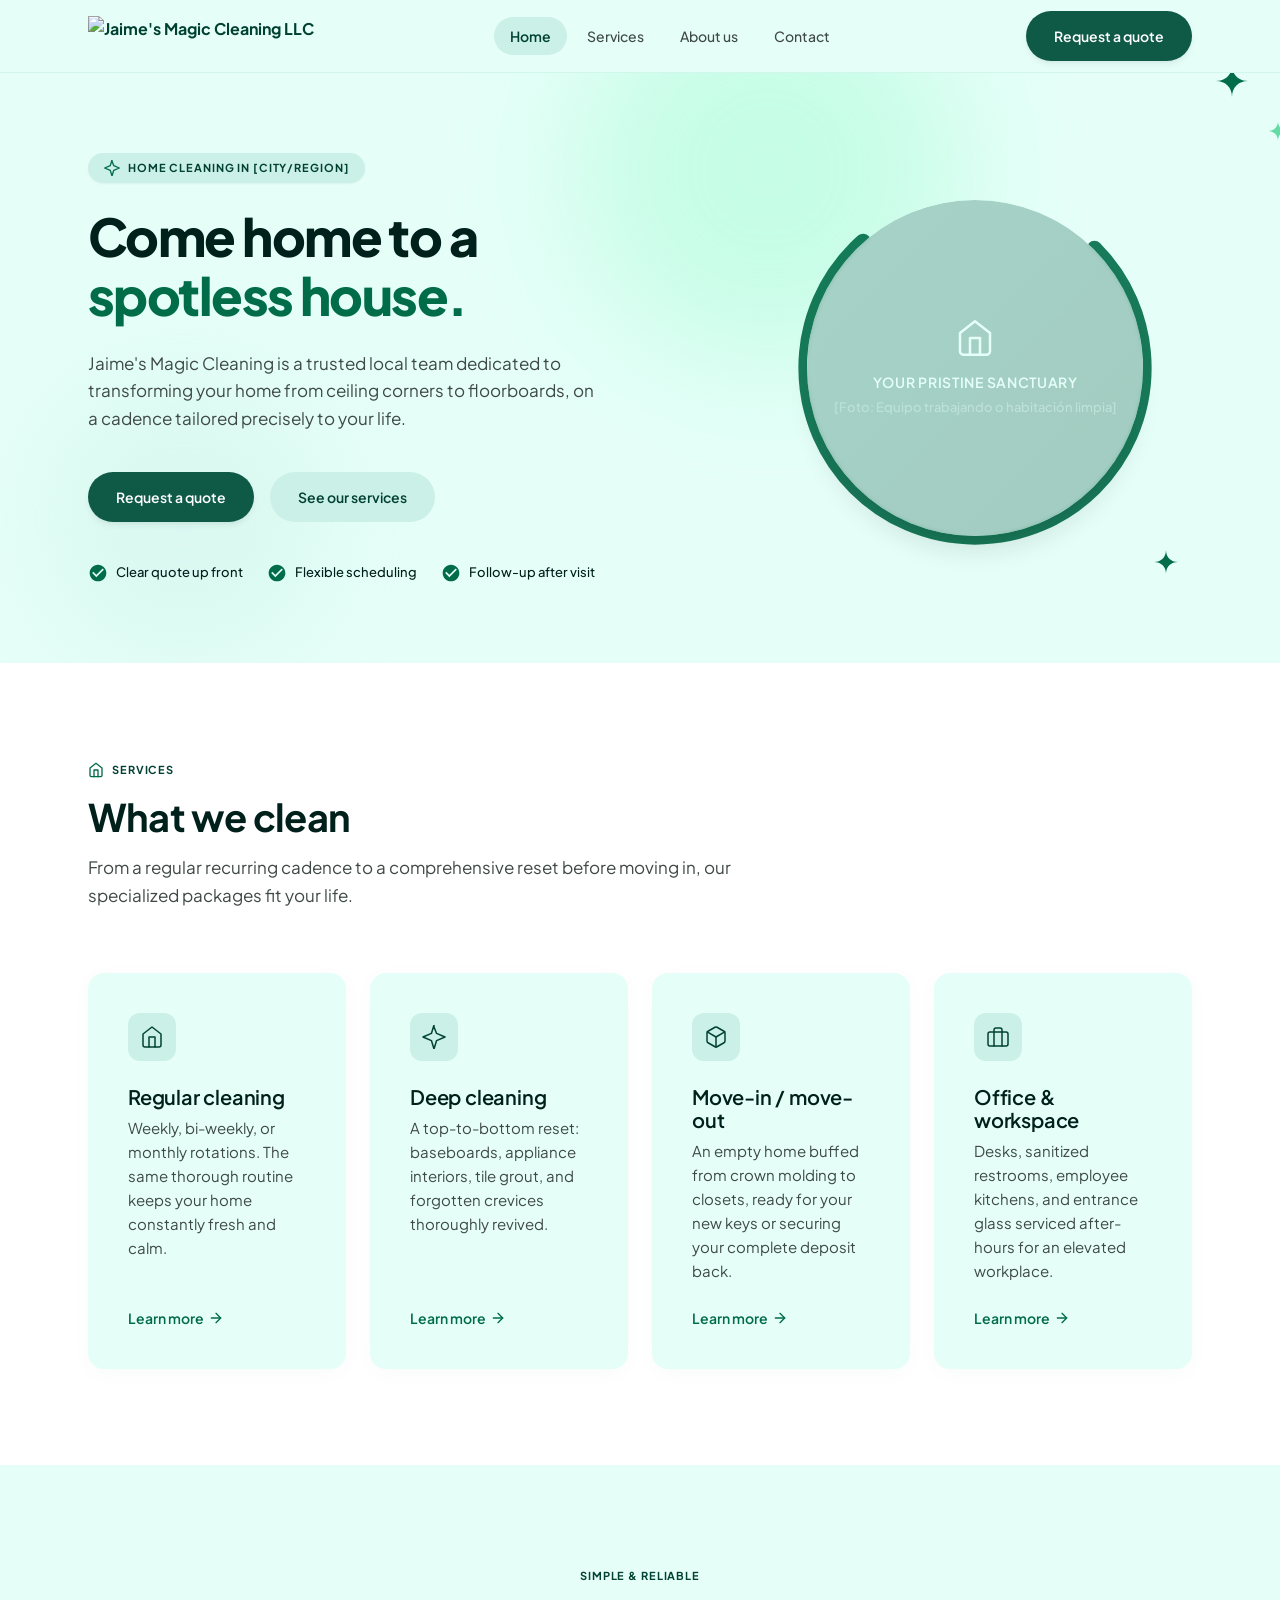
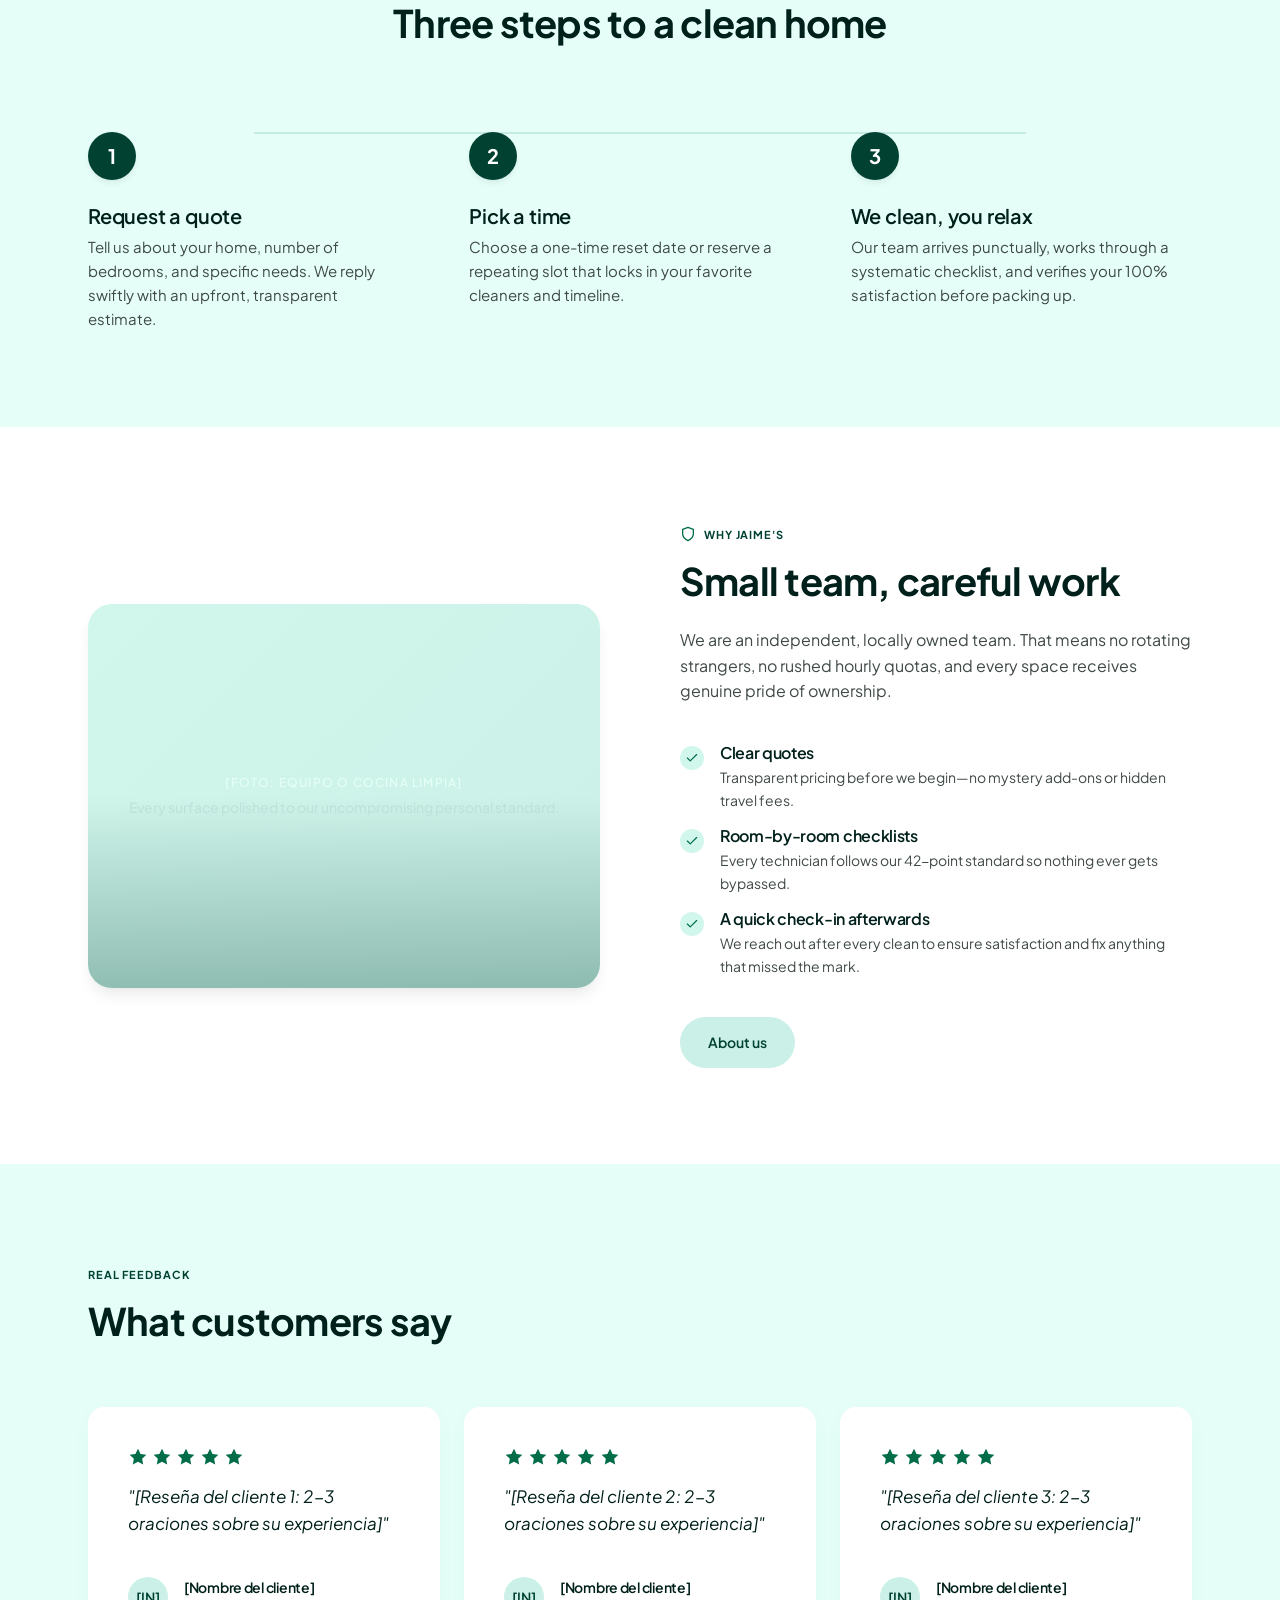
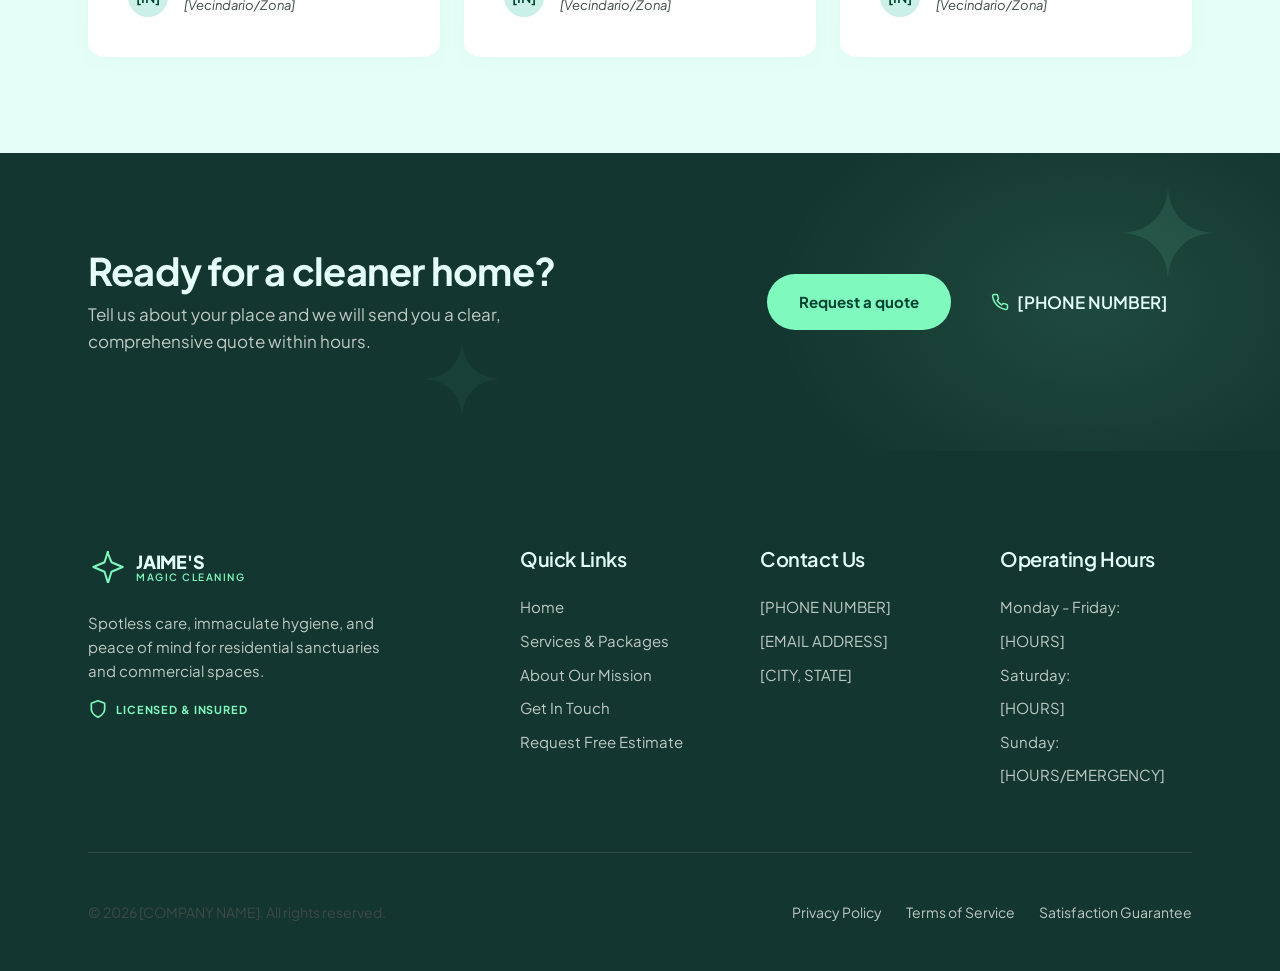
==== commit ab7025ac: "Cambios de disenio y servicios" ====
--- a/index.html
+++ b/index.html
@@ -2,12 +2,13 @@
 <html lang="en">
 <head>
   <meta charset="UTF-8">
+  <link rel="icon" type="image/png" href="img/favicon.png">
   <meta name="viewport" content="width=device-width, initial-scale=1.0">
   <title>Jaime's Magic Cleaning - Home</title>
-  <meta name="description" content="Jaime's Magic Cleaning is a small local team that cleans your home from top to bottom, on a schedule that fits yours.">
+  <meta name="description" content="Jaime's Magic Cleaning is a trusted local team dedicated to transforming your home from ceiling corners to floorboards.">
   <link rel="preconnect" href="https://fonts.googleapis.com">
   <link rel="preconnect" href="https://fonts.gstatic.com" crossorigin>
-  <link href="https://fonts.googleapis.com/css2?family=Inter:wght@400;500;600;700;800&display=swap" rel="stylesheet">
+  <link href="https://fonts.googleapis.com/css2?family=Plus+Jakarta+Sans:wght@400;500;600;700;800&display=swap" rel="stylesheet">
   <link rel="stylesheet" href="css/styles.css">
 </head>
 <body>
@@ -16,16 +17,7 @@
   <header class="header">
     <div class="container header-inner">
       <a href="index.html" class="logo">
-        <div class="logo-icon">
-          <svg width="32" height="32" viewBox="0 0 24 24" fill="none" stroke="currentColor" stroke-width="1.5" stroke-linecap="round" stroke-linejoin="round">
-            <path d="M3 9l9-7 9 7v11a2 2 0 0 1-2 2H5a2 2 0 0 1-2-2z"></path>
-            <polyline points="9 22 9 12 15 12 15 22"></polyline>
-          </svg>
-        </div>
-        <div class="logo-text">
-          <span>JAIME'S</span>
-          <span>Magic Cleaning</span>
-        </div>
+        <img src="img/logo-full.png" alt="Jaime's Magic Cleaning LLC" style="height: 2.5rem; width: auto;">
       </a>
 
       <nav class="nav">
@@ -53,9 +45,8 @@
     <div class="mobile-menu-header">
       <a href="index.html" class="logo">
         <div class="logo-icon">
-          <svg width="32" height="32" viewBox="0 0 24 24" fill="none" stroke="currentColor" stroke-width="1.5" stroke-linecap="round" stroke-linejoin="round">
-            <path d="M3 9l9-7 9 7v11a2 2 0 0 1-2 2H5a2 2 0 0 1-2-2z"></path>
-            <polyline points="9 22 9 12 15 12 15 22"></polyline>
+          <svg viewBox="0 0 24 24" fill="none" stroke="currentColor" stroke-width="1.5" stroke-linecap="round" stroke-linejoin="round">
+            <path d="M12 2L14.59 8.41L23 12L14.59 15.59L12 24L9.41 15.59L1 12L9.41 8.41L12 0Z"/>
           </svg>
         </div>
         <div class="logo-text">
@@ -81,274 +72,331 @@
 
   <!-- Hero Section -->
   <section class="hero">
-    <svg class="sparkle sparkle-1" viewBox="0 0 24 24" fill="currentColor">
-      <path d="M12 0L14.59 8.41L23 12L14.59 15.59L12 24L9.41 15.59L1 12L9.41 8.41L12 0Z"/>
-    </svg>
-    <svg class="sparkle sparkle-2" viewBox="0 0 24 24" fill="currentColor">
-      <path d="M12 0L14.59 8.41L23 12L14.59 15.59L12 24L9.41 15.59L1 12L9.41 8.41L12 0Z"/>
-    </svg>
-    <svg class="sparkle sparkle-3" viewBox="0 0 24 24" fill="currentColor">
-      <path d="M12 0L14.59 8.41L23 12L14.59 15.59L12 24L9.41 15.59L1 12L9.41 8.41L12 0Z"/>
-    </svg>
+    <div class="sparkle sparkle-1">
+      <svg viewBox="0 0 100 100" fill="currentColor">
+        <path d="M50 0 C50 30 70 50 100 50 C70 50 50 70 50 100 C50 70 30 50 0 50 C30 50 50 30 50 0 Z"/>
+      </svg>
+    </div>
+    <div class="sparkle sparkle-2">
+      <svg viewBox="0 0 100 100" fill="currentColor">
+        <path d="M50 0 C50 30 70 50 100 50 C70 50 50 70 50 100 C50 70 30 50 0 50 C30 50 50 30 50 0 Z"/>
+      </svg>
+    </div>
+    <div class="sparkle sparkle-3">
+      <svg viewBox="0 0 100 100" fill="currentColor">
+        <path d="M50 0 C50 30 70 50 100 50 C70 50 50 70 50 100 C50 70 30 50 0 50 C30 50 50 30 50 0 Z"/>
+      </svg>
+    </div>
 
     <div class="container hero-grid">
       <div class="hero-content">
         <span class="hero-badge">
           <svg viewBox="0 0 24 24" fill="none" stroke="currentColor" stroke-width="2" stroke-linecap="round" stroke-linejoin="round">
-            <path d="M3 9l9-7 9 7v11a2 2 0 0 1-2 2H5a2 2 0 0 1-2-2z"></path>
-            <polyline points="9 22 9 12 15 12 15 22"></polyline>
-          </svg>
-          Home cleaning in [CITY]
+            <path d="M12 2L14.59 8.41L23 12L14.59 15.59L12 24L9.41 15.59L1 12L9.41 8.41L12 0Z"/>
+          </svg>
+          Home Cleaning in [CITY/REGION]
         </span>
-        <h1 class="hero-title">Come home to a<br>spotless house.</h1>
-        <p class="hero-description">Jaime's Magic Cleaning is a small local team that cleans your home from top to bottom, on a schedule that fits yours.</p>
+        <h1 class="hero-title">Come home to a<br><span class="highlight">spotless house.</span></h1>
+        <p class="hero-description">Jaime's Magic Cleaning is a trusted local team dedicated to transforming your home from ceiling corners to floorboards, on a cadence tailored precisely to your life.</p>
         <div class="hero-actions">
           <a href="contact.html" class="btn btn-primary">Request a quote</a>
           <a href="services.html" class="btn btn-secondary">See our services</a>
         </div>
         <div class="hero-features">
           <span class="hero-feature">
-            <svg viewBox="0 0 24 24" fill="none" stroke="currentColor" stroke-width="2" stroke-linecap="round" stroke-linejoin="round">
-              <polyline points="20 6 9 17 4 12"></polyline>
-            </svg>
-            Clear quotes up front
+            <svg viewBox="0 0 24 24" fill="currentColor">
+              <path d="M12 2C6.48 2 2 6.48 2 12s4.48 10 10 10 10-4.48 10-10S17.52 2 12 2zm-2 15l-5-5 1.41-1.41L10 14.17l7.59-7.59L19 8l-9 9z"/>
+            </svg>
+            Clear quote up front
           </span>
           <span class="hero-feature">
-            <svg viewBox="0 0 24 24" fill="none" stroke="currentColor" stroke-width="2" stroke-linecap="round" stroke-linejoin="round">
-              <polyline points="20 6 9 17 4 12"></polyline>
+            <svg viewBox="0 0 24 24" fill="currentColor">
+              <path d="M12 2C6.48 2 2 6.48 2 12s4.48 10 10 10 10-4.48 10-10S17.52 2 12 2zm-2 15l-5-5 1.41-1.41L10 14.17l7.59-7.59L19 8l-9 9z"/>
             </svg>
             Flexible scheduling
           </span>
           <span class="hero-feature">
+            <svg viewBox="0 0 24 24" fill="currentColor">
+              <path d="M12 2C6.48 2 2 6.48 2 12s4.48 10 10 10 10-4.48 10-10S17.52 2 12 2zm-2 15l-5-5 1.41-1.41L10 14.17l7.59-7.59L19 8l-9 9z"/>
+            </svg>
+            Follow-up after visit
+          </span>
+        </div>
+      </div>
+      <div class="hero-visual">
+        <div class="hero-image-frame">
+          <svg class="hero-ring" viewBox="0 0 100 100">
+            <circle cx="50" cy="50" r="44"/>
+          </svg>
+          <div class="hero-image-placeholder">
+            <div class="hero-image-placeholder-content">
+              <svg viewBox="0 0 24 24" fill="none" stroke="currentColor" stroke-width="1.5" stroke-linecap="round" stroke-linejoin="round">
+                <path d="M3 9l9-7 9 7v11a2 2 0 0 1-2 2H5a2 2 0 0 1-2-2z"></path>
+                <polyline points="9 22 9 12 15 12 15 22"></polyline>
+              </svg>
+              <span>Your Pristine Sanctuary</span>
+              <span>[Foto: Equipo trabajando o habitación limpia]</span>
+            </div>
+          </div>
+        </div>
+      </div>
+    </div>
+  </section>
+
+  <!-- Services Section -->
+  <section class="section section-alt">
+    <div class="container">
+      <div class="section-header">
+        <div class="eyebrow">
+          <svg viewBox="0 0 24 24" fill="none" stroke="currentColor" stroke-width="2" stroke-linecap="round" stroke-linejoin="round">
+            <path d="M3 9l9-7 9 7v11a2 2 0 0 1-2 2H5a2 2 0 0 1-2-2z"></path>
+            <polyline points="9 22 9 12 15 12 15 22"></polyline>
+          </svg>
+          Services
+        </div>
+        <h2 class="section-title">What we clean</h2>
+        <p class="section-subtitle">From a regular recurring cadence to a comprehensive reset before moving in, our specialized packages fit your life.</p>
+      </div>
+
+      <div class="services-grid">
+        <div class="service-card">
+          <div>
+            <div class="service-card-icon">
+              <svg viewBox="0 0 24 24" fill="none" stroke="currentColor" stroke-width="1.5" stroke-linecap="round" stroke-linejoin="round">
+                <path d="M3 9l9-7 9 7v11a2 2 0 0 1-2 2H5a2 2 0 0 1-2-2z"></path>
+                <polyline points="9 22 9 12 15 12 15 22"></polyline>
+              </svg>
+            </div>
+            <h3>Regular cleaning</h3>
+            <p>Weekly, bi-weekly, or monthly rotations. The same thorough routine keeps your home constantly fresh and calm.</p>
+          </div>
+          <a href="services.html" class="service-card-link">
+            Learn more
             <svg viewBox="0 0 24 24" fill="none" stroke="currentColor" stroke-width="2" stroke-linecap="round" stroke-linejoin="round">
-              <polyline points="20 6 9 17 4 12"></polyline>
-            </svg>
-            Follow-up after every visit
-          </span>
-        </div>
-      </div>
-      <div class="hero-visual">
-        <div class="hero-image-placeholder">
-          <span>Photo</span>
-          <span>Your team at work, or a<br>freshly cleaned room</span>
+              <line x1="5" y1="12" x2="19" y2="12"></line>
+              <polyline points="12 5 19 12 12 19"></polyline>
+            </svg>
+          </a>
+        </div>
+
+        <div class="service-card">
+          <div>
+            <div class="service-card-icon">
+              <svg viewBox="0 0 24 24" fill="none" stroke="currentColor" stroke-width="1.5" stroke-linecap="round" stroke-linejoin="round">
+                <path d="M12 2L14.59 8.41L23 12L14.59 15.59L12 24L9.41 15.59L1 12L9.41 8.41L12 0Z"/>
+              </svg>
+            </div>
+            <h3>Deep cleaning</h3>
+            <p>A top-to-bottom reset: baseboards, appliance interiors, tile grout, and forgotten crevices thoroughly revived.</p>
+          </div>
+          <a href="services.html" class="service-card-link">
+            Learn more
+            <svg viewBox="0 0 24 24" fill="none" stroke="currentColor" stroke-width="2" stroke-linecap="round" stroke-linejoin="round">
+              <line x1="5" y1="12" x2="19" y2="12"></line>
+              <polyline points="12 5 19 12 12 19"></polyline>
+            </svg>
+          </a>
+        </div>
+
+        <div class="service-card">
+          <div>
+            <div class="service-card-icon">
+              <svg viewBox="0 0 24 24" fill="none" stroke="currentColor" stroke-width="1.5" stroke-linecap="round" stroke-linejoin="round">
+                <path d="M21 16V8a2 2 0 0 0-1-1.73l-7-4a2 2 0 0 0-2 0l-7 4A2 2 0 0 0 3 8v8a2 2 0 0 0 1 1.73l7 4a2 2 0 0 0 2 0l7-4A2 2 0 0 0 21 16z"></path>
+                <polyline points="3.27 6.96 12 12.01 20.73 6.96"></polyline>
+                <line x1="12" y1="22.08" x2="12" y2="12"></line>
+              </svg>
+            </div>
+            <h3>Move-in / move-out</h3>
+            <p>An empty home buffed from crown molding to closets, ready for your new keys or securing your complete deposit back.</p>
+          </div>
+          <a href="services.html" class="service-card-link">
+            Learn more
+            <svg viewBox="0 0 24 24" fill="none" stroke="currentColor" stroke-width="2" stroke-linecap="round" stroke-linejoin="round">
+              <line x1="5" y1="12" x2="19" y2="12"></line>
+              <polyline points="12 5 19 12 12 19"></polyline>
+            </svg>
+          </a>
+        </div>
+
+        <div class="service-card">
+          <div>
+            <div class="service-card-icon">
+              <svg viewBox="0 0 24 24" fill="none" stroke="currentColor" stroke-width="1.5" stroke-linecap="round" stroke-linejoin="round">
+                <rect x="2" y="7" width="20" height="14" rx="2" ry="2"></rect>
+                <path d="M16 21V5a2 2 0 0 0-2-2h-4a2 2 0 0 0-2 2v16"></path>
+              </svg>
+            </div>
+            <h3>Office & workspace</h3>
+            <p>Desks, sanitized restrooms, employee kitchens, and entrance glass serviced after-hours for an elevated workplace.</p>
+          </div>
+          <a href="services.html" class="service-card-link">
+            Learn more
+            <svg viewBox="0 0 24 24" fill="none" stroke="currentColor" stroke-width="2" stroke-linecap="round" stroke-linejoin="round">
+              <line x1="5" y1="12" x2="19" y2="12"></line>
+              <polyline points="12 5 19 12 12 19"></polyline>
+            </svg>
+          </a>
         </div>
       </div>
     </div>
   </section>
 
-  <!-- Services Section -->
+  <!-- How It Works Section -->
+  <section class="section">
+    <div class="container">
+      <div class="section-header section-header-center">
+        <span class="eyebrow">Simple & Reliable</span>
+        <h2 class="section-title">Three steps to a clean home</h2>
+      </div>
+
+      <div class="steps-grid">
+        <div class="steps-line"></div>
+        <div class="step">
+          <div class="step-number">1</div>
+          <h3>Request a quote</h3>
+          <p>Tell us about your home, number of bedrooms, and specific needs. We reply swiftly with an upfront, transparent estimate.</p>
+        </div>
+        <div class="step">
+          <div class="step-number">2</div>
+          <h3>Pick a time</h3>
+          <p>Choose a one-time reset date or reserve a repeating slot that locks in your favorite cleaners and timeline.</p>
+        </div>
+        <div class="step">
+          <div class="step-number">3</div>
+          <h3>We clean, you relax</h3>
+          <p>Our team arrives punctually, works through a systematic checklist, and verifies your 100% satisfaction before packing up.</p>
+        </div>
+      </div>
+    </div>
+  </section>
+
+  <!-- Why Jaime's Section -->
+  <section class="section section-alt">
+    <div class="container split-grid">
+      <div class="split-image">
+        <div class="split-image-glow"></div>
+        <div class="split-image-placeholder">
+          <div class="split-image-placeholder-content">
+            <span>[Foto: Equipo o cocina limpia]</span>
+            <span>Every surface polished to our uncompromising personal standard.</span>
+          </div>
+        </div>
+      </div>
+      <div class="split-content">
+        <div class="eyebrow">
+          <svg viewBox="0 0 24 24" fill="none" stroke="currentColor" stroke-width="2" stroke-linecap="round" stroke-linejoin="round">
+            <path d="M12 22s8-4 8-10V5l-8-3-8 3v7c0 6 8 10 8 10z"></path>
+          </svg>
+          Why Jaime's
+        </div>
+        <h2>Small team, careful work</h2>
+        <p>We are an independent, locally owned team. That means no rotating strangers, no rushed hourly quotas, and every space receives genuine pride of ownership.</p>
+        <div class="check-list">
+          <div class="check-list-item">
+            <div class="check-list-item-icon">
+              <svg viewBox="0 0 24 24" fill="none" stroke="currentColor" stroke-width="2" stroke-linecap="round" stroke-linejoin="round">
+                <polyline points="20 6 9 17 4 12"></polyline>
+              </svg>
+            </div>
+            <div class="check-list-item-content">
+              <h4>Clear quotes</h4>
+              <p>Transparent pricing before we begin—no mystery add-ons or hidden travel fees.</p>
+            </div>
+          </div>
+          <div class="check-list-item">
+            <div class="check-list-item-icon">
+              <svg viewBox="0 0 24 24" fill="none" stroke="currentColor" stroke-width="2" stroke-linecap="round" stroke-linejoin="round">
+                <polyline points="20 6 9 17 4 12"></polyline>
+              </svg>
+            </div>
+            <div class="check-list-item-content">
+              <h4>Room-by-room checklists</h4>
+              <p>Every technician follows our 42-point standard so nothing ever gets bypassed.</p>
+            </div>
+          </div>
+          <div class="check-list-item">
+            <div class="check-list-item-icon">
+              <svg viewBox="0 0 24 24" fill="none" stroke="currentColor" stroke-width="2" stroke-linecap="round" stroke-linejoin="round">
+                <polyline points="20 6 9 17 4 12"></polyline>
+              </svg>
+            </div>
+            <div class="check-list-item-content">
+              <h4>A quick check-in afterwards</h4>
+              <p>We reach out after every clean to ensure satisfaction and fix anything that missed the mark.</p>
+            </div>
+          </div>
+        </div>
+        <a href="about.html" class="btn btn-secondary">About us</a>
+      </div>
+    </div>
+  </section>
+
+  <!-- Reviews Section -->
   <section class="section">
     <div class="container">
       <div class="section-header">
-        <span class="eyebrow">Services</span>
-        <h2 class="section-title">What we clean</h2>
-        <p class="section-subtitle">From a quick weekly visit to a full reset before you move, we have a service that fits.</p>
-      </div>
-
-      <div class="services-grid">
-        <div class="service-card">
-          <div class="service-card-icon">
-            <svg viewBox="0 0 24 24" fill="none" stroke="currentColor" stroke-width="1.5" stroke-linecap="round" stroke-linejoin="round">
-              <path d="M3 9l9-7 9 7v11a2 2 0 0 1-2 2H5a2 2 0 0 1-2-2z"></path>
-              <polyline points="9 22 9 12 15 12 15 22"></polyline>
-            </svg>
-          </div>
-          <h3>Regular cleaning</h3>
-          <p>Weekly, every two weeks or monthly. The same checklist every visit keeps your home fresh.</p>
-          <a href="services.html" class="service-card-link">
-            Learn more
-            <svg width="16" height="16" viewBox="0 0 24 24" fill="none" stroke="currentColor" stroke-width="2" stroke-linecap="round" stroke-linejoin="round">
-              <line x1="5" y1="12" x2="19" y2="12"></line>
-              <polyline points="12 5 19 12 12 19"></polyline>
-            </svg>
-          </a>
-        </div>
-
-        <div class="service-card">
-          <div class="service-card-icon">
-            <svg viewBox="0 0 24 24" fill="none" stroke="currentColor" stroke-width="1.5" stroke-linecap="round" stroke-linejoin="round">
-              <path d="M12 2L14.59 8.41L23 12L14.59 15.59L12 24L9.41 15.59L1 12L9.41 8.41L12 0Z"/>
-            </svg>
-          </div>
-          <h3>Deep cleaning</h3>
-          <p>A top-to-bottom reset: baseboards, appliances, grout and the corners that usually get skipped.</p>
-          <a href="services.html" class="service-card-link">
-            Learn more
-            <svg width="16" height="16" viewBox="0 0 24 24" fill="none" stroke="currentColor" stroke-width="2" stroke-linecap="round" stroke-linejoin="round">
-              <line x1="5" y1="12" x2="19" y2="12"></line>
-              <polyline points="12 5 19 12 12 19"></polyline>
-            </svg>
-          </a>
-        </div>
-
-        <div class="service-card">
-          <div class="service-card-icon">
-            <svg viewBox="0 0 24 24" fill="none" stroke="currentColor" stroke-width="1.5" stroke-linecap="round" stroke-linejoin="round">
-              <path d="M21 16V8a2 2 0 0 0-1-1.73l-7-4a2 2 0 0 0-2 0l-7 4A2 2 0 0 0 3 8v8a2 2 0 0 0 1 1.73l7 4a2 2 0 0 0 2 0l7-4A2 2 0 0 0 21 16z"></path>
-              <polyline points="3.27 6.96 12 12.01 20.73 6.96"></polyline>
-              <line x1="12" y1="22.08" x2="12" y2="12"></line>
-            </svg>
-          </div>
-          <h3>Move-in / move-out</h3>
-          <p>An empty home cleaned end to end, ready for new keys or for getting your deposit back.</p>
-          <a href="services.html" class="service-card-link">
-            Learn more
-            <svg width="16" height="16" viewBox="0 0 24 24" fill="none" stroke="currentColor" stroke-width="2" stroke-linecap="round" stroke-linejoin="round">
-              <line x1="5" y1="12" x2="19" y2="12"></line>
-              <polyline points="12 5 19 12 12 19"></polyline>
-            </svg>
-          </a>
-        </div>
-
-        <div class="service-card">
-          <div class="service-card-icon">
-            <svg viewBox="0 0 24 24" fill="none" stroke="currentColor" stroke-width="1.5" stroke-linecap="round" stroke-linejoin="round">
-              <rect x="2" y="7" width="20" height="14" rx="2" ry="2"></rect>
-              <path d="M16 21V5a2 2 0 0 0-2-2h-4a2 2 0 0 0-2 2v16"></path>
-            </svg>
-          </div>
-          <h3>Office & small business</h3>
-          <p>Desks, kitchens, restrooms and floors, outside working hours if you prefer.</p>
-          <a href="services.html" class="service-card-link">
-            Learn more
-            <svg width="16" height="16" viewBox="0 0 24 24" fill="none" stroke="currentColor" stroke-width="2" stroke-linecap="round" stroke-linejoin="round">
-              <line x1="5" y1="12" x2="19" y2="12"></line>
-              <polyline points="12 5 19 12 12 19"></polyline>
-            </svg>
-          </a>
-        </div>
-      </div>
-    </div>
-  </section>
-
-  <!-- How It Works Section -->
-  <section class="section section-alt">
-    <div class="container">
-      <div class="section-header">
-        <span class="eyebrow">How it works</span>
-        <h2 class="section-title">Three steps to a clean home</h2>
-      </div>
-
-      <div class="steps-grid">
-        <div class="step">
-          <div class="step-number">1</div>
-          <h3>Request a quote</h3>
-          <p>Tell us about your home and what you need. We reply with a clear price.</p>
-        </div>
-        <div class="step">
-          <div class="step-number">2</div>
-          <h3>Pick a time</h3>
-          <p>Choose a one-time visit or a regular schedule that suits your week.</p>
-        </div>
-        <div class="step">
-          <div class="step-number">3</div>
-          <h3>We clean, you relax</h3>
-          <p>Our team arrives on time, works through a room-by-room checklist and checks in with you afterwards.</p>
-        </div>
-      </div>
-    </div>
-  </section>
-
-  <!-- Why Jaime's Section -->
-  <section class="section">
-    <div class="container split-grid">
-      <div class="split-image">
-        <div class="split-image-placeholder">
-          <span>Photo</span>
-          <span>Jaime and the team, or a bright<br>finished kitchen</span>
-        </div>
-      </div>
-      <div class="split-content">
-        <span class="eyebrow">Why Jaime's</span>
-        <h2>Small team, careful work</h2>
-        <p>We are a small company, so every home gets personal attention from people who care about the result.</p>
-        <div class="check-list">
-          <div class="check-list-item">
-            <svg viewBox="0 0 24 24" fill="none" stroke="currentColor" stroke-width="2" stroke-linecap="round" stroke-linejoin="round">
-              <polyline points="20 6 9 17 4 12"></polyline>
-            </svg>
-            <div class="check-list-item-content">
-              <h4>Clear quotes</h4>
-              <p>You know the price before we start, with no surprises on the day.</p>
-            </div>
-          </div>
-          <div class="check-list-item">
-            <svg viewBox="0 0 24 24" fill="none" stroke="currentColor" stroke-width="2" stroke-linecap="round" stroke-linejoin="round">
-              <polyline points="20 6 9 17 4 12"></polyline>
-            </svg>
-            <div class="check-list-item-content">
-              <h4>Room-by-room checklists</h4>
-              <p>Every visit follows the same list, so nothing gets missed.</p>
-            </div>
-          </div>
-          <div class="check-list-item">
-            <svg viewBox="0 0 24 24" fill="none" stroke="currentColor" stroke-width="2" stroke-linecap="round" stroke-linejoin="round">
-              <polyline points="20 6 9 17 4 12"></polyline>
-            </svg>
-            <div class="check-list-item-content">
-              <h4>A quick check-in afterwards</h4>
-              <p>We ask how it went and fix anything that is not right.</p>
-            </div>
-          </div>
-        </div>
-        <a href="about.html" class="btn btn-secondary">About us</a>
-      </div>
-    </div>
-  </section>
-
-  <!-- Reviews Section -->
-  <section class="section section-alt">
-    <div class="container">
-      <div class="section-header">
-        <span class="eyebrow">Reviews</span>
+        <span class="eyebrow">Real Feedback</span>
         <h2 class="section-title">What customers say</h2>
       </div>
 
       <div class="reviews-grid">
         <div class="review-card">
-          <div class="star">
-            <svg width="20" height="20" viewBox="0 0 24 24" fill="currentColor">
-              <polygon points="12 2 15.09 8.26 22 9.27 17 14.14 18.18 21.02 12 17.77 5.82 21.02 7 14.14 2 9.27 8.91 8.26 12 2"></polygon>
-            </svg>
-          </div>
-          <p>[Add a real customer review here. Two or three sentences work best.]</p>
+          <div>
+            <div class="review-stars">
+              <svg viewBox="0 0 24 24"><polygon points="12 2 15.09 8.26 22 9.27 17 14.14 18.18 21.02 12 17.77 5.82 21.02 7 14.14 2 9.27 8.91 8.26 12 2"/></svg>
+              <svg viewBox="0 0 24 24"><polygon points="12 2 15.09 8.26 22 9.27 17 14.14 18.18 21.02 12 17.77 5.82 21.02 7 14.14 2 9.27 8.91 8.26 12 2"/></svg>
+              <svg viewBox="0 0 24 24"><polygon points="12 2 15.09 8.26 22 9.27 17 14.14 18.18 21.02 12 17.77 5.82 21.02 7 14.14 2 9.27 8.91 8.26 12 2"/></svg>
+              <svg viewBox="0 0 24 24"><polygon points="12 2 15.09 8.26 22 9.27 17 14.14 18.18 21.02 12 17.77 5.82 21.02 7 14.14 2 9.27 8.91 8.26 12 2"/></svg>
+              <svg viewBox="0 0 24 24"><polygon points="12 2 15.09 8.26 22 9.27 17 14.14 18.18 21.02 12 17.77 5.82 21.02 7 14.14 2 9.27 8.91 8.26 12 2"/></svg>
+            </div>
+            <p>"[Reseña del cliente 1: 2-3 oraciones sobre su experiencia]"</p>
+          </div>
           <div class="review-author">
-            <div class="review-author-avatar">JD</div>
+            <div class="review-author-avatar">[IN]</div>
             <div class="review-author-info">
-              <h4>[Customer name]</h4>
-              <p>[Neighborhood]</p>
+              <h4>[Nombre del cliente]</h4>
+              <p>[Vecindario/Zona]</p>
             </div>
           </div>
         </div>
 
         <div class="review-card">
-          <div class="star">
-            <svg width="20" height="20" viewBox="0 0 24 24" fill="currentColor">
-              <polygon points="12 2 15.09 8.26 22 9.27 17 14.14 18.18 21.02 12 17.77 5.82 21.02 7 14.14 2 9.27 8.91 8.26 12 2"></polygon>
-            </svg>
-          </div>
-          <p>[Add a real customer review here. Two or three sentences work best.]</p>
+          <div>
+            <div class="review-stars">
+              <svg viewBox="0 0 24 24"><polygon points="12 2 15.09 8.26 22 9.27 17 14.14 18.18 21.02 12 17.77 5.82 21.02 7 14.14 2 9.27 8.91 8.26 12 2"/></svg>
+              <svg viewBox="0 0 24 24"><polygon points="12 2 15.09 8.26 22 9.27 17 14.14 18.18 21.02 12 17.77 5.82 21.02 7 14.14 2 9.27 8.91 8.26 12 2"/></svg>
+              <svg viewBox="0 0 24 24"><polygon points="12 2 15.09 8.26 22 9.27 17 14.14 18.18 21.02 12 17.77 5.82 21.02 7 14.14 2 9.27 8.91 8.26 12 2"/></svg>
+              <svg viewBox="0 0 24 24"><polygon points="12 2 15.09 8.26 22 9.27 17 14.14 18.18 21.02 12 17.77 5.82 21.02 7 14.14 2 9.27 8.91 8.26 12 2"/></svg>
+              <svg viewBox="0 0 24 24"><polygon points="12 2 15.09 8.26 22 9.27 17 14.14 18.18 21.02 12 17.77 5.82 21.02 7 14.14 2 9.27 8.91 8.26 12 2"/></svg>
+            </div>
+            <p>"[Reseña del cliente 2: 2-3 oraciones sobre su experiencia]"</p>
+          </div>
           <div class="review-author">
-            <div class="review-author-avatar">SM</div>
+            <div class="review-author-avatar">[IN]</div>
             <div class="review-author-info">
-              <h4>[Customer name]</h4>
-              <p>[Neighborhood]</p>
+              <h4>[Nombre del cliente]</h4>
+              <p>[Vecindario/Zona]</p>
             </div>
           </div>
         </div>
 
         <div class="review-card">
-          <div class="star">
-            <svg width="20" height="20" viewBox="0 0 24 24" fill="currentColor">
-              <polygon points="12 2 15.09 8.26 22 9.27 17 14.14 18.18 21.02 12 17.77 5.82 21.02 7 14.14 2 9.27 8.91 8.26 12 2"></polygon>
-            </svg>
-          </div>
-          <p>[Add a real customer review here. Two or three sentences work best.]</p>
+          <div>
+            <div class="review-stars">
+              <svg viewBox="0 0 24 24"><polygon points="12 2 15.09 8.26 22 9.27 17 14.14 18.18 21.02 12 17.77 5.82 21.02 7 14.14 2 9.27 8.91 8.26 12 2"/></svg>
+              <svg viewBox="0 0 24 24"><polygon points="12 2 15.09 8.26 22 9.27 17 14.14 18.18 21.02 12 17.77 5.82 21.02 7 14.14 2 9.27 8.91 8.26 12 2"/></svg>
+              <svg viewBox="0 0 24 24"><polygon points="12 2 15.09 8.26 22 9.27 17 14.14 18.18 21.02 12 17.77 5.82 21.02 7 14.14 2 9.27 8.91 8.26 12 2"/></svg>
+              <svg viewBox="0 0 24 24"><polygon points="12 2 15.09 8.26 22 9.27 17 14.14 18.18 21.02 12 17.77 5.82 21.02 7 14.14 2 9.27 8.91 8.26 12 2"/></svg>
+              <svg viewBox="0 0 24 24"><polygon points="12 2 15.09 8.26 22 9.27 17 14.14 18.18 21.02 12 17.77 5.82 21.02 7 14.14 2 9.27 8.91 8.26 12 2"/></svg>
+            </div>
+            <p>"[Reseña del cliente 3: 2-3 oraciones sobre su experiencia]"</p>
+          </div>
           <div class="review-author">
-            <div class="review-author-avatar">AR</div>
+            <div class="review-author-avatar">[IN]</div>
             <div class="review-author-info">
-              <h4>[Customer name]</h4>
-              <p>[Neighborhood]</p>
+              <h4>[Nombre del cliente]</h4>
+              <p>[Vecindario/Zona]</p>
             </div>
           </div>
         </div>
@@ -358,15 +406,26 @@
 
   <!-- CTA Section -->
   <section class="cta-section">
+    <div class="cta-sparkle cta-sparkle-1">
+      <svg viewBox="0 0 100 100" fill="currentColor">
+        <path d="M50 0 C50 30 70 50 100 50 C70 50 50 70 50 100 C50 70 30 50 0 50 C30 50 50 30 50 0 Z"/>
+      </svg>
+    </div>
+    <div class="cta-sparkle cta-sparkle-2">
+      <svg viewBox="0 0 100 100" fill="currentColor">
+        <path d="M50 0 C50 30 70 50 100 50 C70 50 50 70 50 100 C50 70 30 50 0 50 C30 50 50 30 50 0 Z"/>
+      </svg>
+    </div>
+
     <div class="container cta-content">
       <div class="cta-text">
         <h2>Ready for a cleaner home?</h2>
-        <p>Tell us about your place and we will send you a clear quote.</p>
+        <p>Tell us about your place and we will send you a clear, comprehensive quote within hours.</p>
       </div>
       <div class="cta-actions">
         <a href="contact.html" class="btn btn-light btn-lg">Request a quote</a>
         <a href="tel:[PHONE]" class="cta-phone">
-          <svg width="20" height="20" viewBox="0 0 24 24" fill="none" stroke="currentColor" stroke-width="2" stroke-linecap="round" stroke-linejoin="round">
+          <svg viewBox="0 0 24 24" fill="none" stroke="currentColor" stroke-width="2" stroke-linecap="round" stroke-linejoin="round">
             <path d="M22 16.92v3a2 2 0 0 1-2.18 2 19.79 19.79 0 0 1-8.63-3.07 19.5 19.5 0 0 1-6-6 19.79 19.79 0 0 1-3.07-8.67A2 2 0 0 1 4.11 2h3a2 2 0 0 1 2 1.72 12.84 12.84 0 0 0 .7 2.81 2 2 0 0 1-.45 2.11L8.09 9.91a16 16 0 0 0 6 6l1.27-1.27a2 2 0 0 1 2.11-.45 12.84 12.84 0 0 0 2.81.7A2 2 0 0 1 22 16.92z"></path>
           </svg>
           [PHONE NUMBER]
@@ -382,9 +441,8 @@
         <div class="footer-brand">
           <a href="index.html" class="logo">
             <div class="logo-icon">
-              <svg width="32" height="32" viewBox="0 0 24 24" fill="none" stroke="currentColor" stroke-width="1.5" stroke-linecap="round" stroke-linejoin="round">
-                <path d="M3 9l9-7 9 7v11a2 2 0 0 1-2 2H5a2 2 0 0 1-2-2z"></path>
-                <polyline points="9 22 9 12 15 12 15 22"></polyline>
+              <svg viewBox="0 0 24 24" fill="none" stroke="currentColor" stroke-width="1.5" stroke-linecap="round" stroke-linejoin="round">
+                <path d="M12 2L14.59 8.41L23 12L14.59 15.59L12 24L9.41 15.59L1 12L9.41 8.41L12 0Z"/>
               </svg>
             </div>
             <div class="logo-text">
@@ -392,21 +450,28 @@
               <span>Magic Cleaning</span>
             </div>
           </a>
-          <p>A small local cleaning company for homes and small offices in [CITY].</p>
+          <p>Spotless care, immaculate hygiene, and peace of mind for residential sanctuaries and commercial spaces.</p>
+          <div class="footer-badges">
+            <svg viewBox="0 0 24 24" fill="none" stroke="currentColor" stroke-width="2" stroke-linecap="round" stroke-linejoin="round">
+              <path d="M12 22s8-4 8-10V5l-8-3-8 3v7c0 6 8 10 8 10z"></path>
+            </svg>
+            Licensed & Insured
+          </div>
         </div>
 
         <div class="footer-column">
-          <h4>Explore</h4>
+          <h4>Quick Links</h4>
           <ul>
             <li><a href="index.html">Home</a></li>
-            <li><a href="services.html">Services</a></li>
-            <li><a href="about.html">About us</a></li>
-            <li><a href="contact.html">Contact</a></li>
+            <li><a href="services.html">Services & Packages</a></li>
+            <li><a href="about.html">About Our Mission</a></li>
+            <li><a href="contact.html">Get In Touch</a></li>
+            <li><a href="contact.html">Request Free Estimate</a></li>
           </ul>
         </div>
 
         <div class="footer-column">
-          <h4>Contact</h4>
+          <h4>Contact Us</h4>
           <ul>
             <li><a href="tel:[PHONE]">[PHONE NUMBER]</a></li>
             <li><a href="mailto:[EMAIL]">[EMAIL ADDRESS]</a></li>
@@ -415,17 +480,25 @@
         </div>
 
         <div class="footer-column">
-          <h4>Hours</h4>
+          <h4>Operating Hours</h4>
           <ul>
-            <li><span>Mon to Fri, 8 am to 6 pm</span></li>
-            <li><span>[Saturday hours]</span></li>
+            <li><span>Monday - Friday:</span></li>
+            <li><span>[HOURS]</span></li>
+            <li><span>Saturday:</span></li>
+            <li><span>[HOURS]</span></li>
+            <li><span>Sunday:</span></li>
+            <li><span>[HOURS/EMERGENCY]</span></li>
           </ul>
         </div>
       </div>
 
       <div class="footer-bottom">
-        <p>&copy; 2026 Jaime's Magic Cleaning. All rights reserved.</p>
-        <p>[Social links]</p>
+        <p>&copy; 2026 [COMPANY NAME]. All rights reserved.</p>
+        <div class="footer-legal">
+          <a href="#">Privacy Policy</a>
+          <a href="#">Terms of Service</a>
+          <a href="#">Satisfaction Guarantee</a>
+        </div>
       </div>
     </div>
   </footer>
--- a/css/styles.css
+++ b/css/styles.css
@@ -1,43 +1,71 @@
 /* ============================================
-   JAIME'S MAGIC CLEANING - Design System
+   JAIME'S MAGIC CLEANING - Fresh Precision
    ============================================ */
 
 :root {
-  /* Colors */
-  --green-900: #0f2e23;
-  --green-800: #143b2d;
-  --green-700: #1a4d3e;
-  --green-600: #1f5c4a;
-  --green-500: #2d7a5e;
-  --green-400: #3d9b7a;
-  --green-300: #6fc5a5;
-  --green-200: #a8e0c8;
-  --green-100: #d4f0e4;
-  --green-50: #e8f7f1;
-  --green-25: #f4fbf8;
-
-  --white: #ffffff;
-  --gray-900: #1a1a1a;
-  --gray-700: #4a4a4a;
-  --gray-500: #6b7280;
-  --gray-300: #d1d5db;
-  --gray-100: #f3f4f6;
+  /* Colors - Fresh Precision Palette */
+  --surface: #e5fff8;
+  --surface-dim: #bde2d9;
+  --surface-bright: #e5fff8;
+  --surface-container-lowest: #ffffff;
+  --surface-container-low: #d6fbf2;
+  --surface-container: #d1f6ec;
+  --surface-container-high: #cbf0e7;
+  --surface-container-highest: #c5eae1;
+  --surface-variant: #c5eae1;
+
+  --on-surface: #00201b;
+  --on-surface-variant: #3f4945;
+
+  --primary: #004132;
+  --on-primary: #ffffff;
+  --primary-container: #0f5a47;
+  --on-primary-container: #8ccfb7;
+
+  --secondary: #006c48;
+  --on-secondary: #ffffff;
+  --secondary-container: #7df6bc;
+  --on-secondary-container: #00714b;
+
+  --secondary-fixed: #80f9be;
+  --secondary-fixed-dim: #62dca4;
+  --on-secondary-fixed: #002113;
+
+  --tertiary: #2f3b36;
+  --on-tertiary: #ffffff;
+  --tertiary-container: #46524d;
+  --on-tertiary-container: #b8c5be;
+
+  --inverse-surface: #143630;
+  --inverse-on-surface: #d4f9ef;
+  --inverse-primary: #90d4bc;
+
+  --outline: #6f7974;
+  --outline-variant: #bfc9c3;
+
+  --background: #e5fff8;
+  --on-background: #00201b;
+
+  --error: #ba1a1a;
+  --on-error: #ffffff;
 
   /* Typography */
-  --font-family: 'Inter', -apple-system, BlinkMacSystemFont, 'Segoe UI', Roboto, sans-serif;
+  --font-family: 'Plus Jakarta Sans', -apple-system, BlinkMacSystemFont, 'Segoe UI', Roboto, sans-serif;
 
   /* Spacing */
   --space-xs: 0.25rem;
   --space-sm: 0.5rem;
   --space-md: 1rem;
   --space-lg: 1.5rem;
-  --space-xl: 2rem;
+  --space-xl: 2.5rem;
   --space-2xl: 3rem;
   --space-3xl: 4rem;
-  --space-4xl: 6rem;
+  --space-4xl: 5rem;
+  --space-5xl: 6rem;
+  --space-6xl: 7rem;
 
   /* Border radius */
-  --radius-sm: 0.375rem;
+  --radius-sm: 0.25rem;
   --radius-md: 0.5rem;
   --radius-lg: 0.75rem;
   --radius-xl: 1rem;
@@ -49,6 +77,8 @@
   --shadow-md: 0 4px 6px -1px rgba(0, 0, 0, 0.07), 0 2px 4px -2px rgba(0, 0, 0, 0.05);
   --shadow-lg: 0 10px 15px -3px rgba(0, 0, 0, 0.08), 0 4px 6px -4px rgba(0, 0, 0, 0.04);
   --shadow-xl: 0 20px 25px -5px rgba(0, 0, 0, 0.1), 0 8px 10px -6px rgba(0, 0, 0, 0.04);
+  --shadow-card: 0 4px 20px -2px rgba(15, 90, 71, 0.04);
+  --shadow-card-hover: 0 12px 32px -4px rgba(15, 90, 71, 0.08);
 
   /* Transitions */
   --transition-fast: 150ms ease;
@@ -76,8 +106,8 @@
   font-family: var(--font-family);
   font-size: 1rem;
   line-height: 1.6;
-  color: var(--gray-900);
-  background-color: var(--white);
+  color: var(--on-surface);
+  background-color: var(--background);
 }
 
 img {
@@ -113,14 +143,20 @@
 
 .container {
   width: 100%;
-  max-width: 80rem;
+  max-width: 75rem;
   margin: 0 auto;
-  padding: 0 var(--space-lg);
+  padding: 0 1.25rem;
 }
 
 @media (min-width: 768px) {
   .container {
-    padding: 0 var(--space-2xl);
+    padding: 0 1.5rem;
+  }
+}
+
+@media (min-width: 1024px) {
+  .container {
+    padding: 0 3rem;
   }
 }
 
@@ -131,35 +167,49 @@
 h1, h2, h3, h4, h5, h6 {
   font-weight: 700;
   line-height: 1.15;
-  color: var(--gray-900);
+  color: var(--on-surface);
   letter-spacing: -0.02em;
 }
 
 h1 {
-  font-size: clamp(2.25rem, 5vw, 3.5rem);
+  font-size: clamp(2.25rem, 5vw, 3.25rem);
+  font-weight: 800;
+  letter-spacing: -0.03em;
 }
 
 h2 {
-  font-size: clamp(1.75rem, 4vw, 2.5rem);
+  font-size: clamp(1.75rem, 4vw, 2.375rem);
+  font-weight: 700;
+  letter-spacing: -0.02em;
 }
 
 h3 {
   font-size: clamp(1.25rem, 3vw, 1.5rem);
+  font-weight: 600;
+  letter-spacing: -0.01em;
 }
 
 p {
-  color: var(--gray-700);
-  line-height: 1.7;
+  color: var(--on-surface-variant);
+  line-height: 1.6;
 }
 
 .eyebrow {
-  display: inline-block;
-  font-size: 0.75rem;
-  font-weight: 600;
-  letter-spacing: 0.12em;
+  display: inline-flex;
+  align-items: center;
+  gap: var(--space-sm);
+  font-size: 0.6875rem;
+  font-weight: 700;
+  letter-spacing: 0.08em;
   text-transform: uppercase;
-  color: var(--green-600);
+  color: var(--primary);
   margin-bottom: var(--space-md);
+}
+
+.eyebrow svg {
+  width: 1rem;
+  height: 1rem;
+  color: var(--secondary);
 }
 
 .section-title {
@@ -167,8 +217,8 @@
 }
 
 .section-subtitle {
-  font-size: 1.125rem;
-  color: var(--gray-500);
+  font-size: 1.0625rem;
+  color: var(--on-surface-variant);
   max-width: 42rem;
 }
 
@@ -182,49 +232,54 @@
   justify-content: center;
   gap: var(--space-sm);
   padding: 0.875rem 1.75rem;
-  font-size: 0.9375rem;
+  font-size: 0.875rem;
   font-weight: 600;
   border-radius: var(--radius-full);
   transition: all var(--transition-base);
   white-space: nowrap;
 }
 
+.btn svg {
+  width: 1.125rem;
+  height: 1.125rem;
+}
+
 .btn-primary {
-  background-color: var(--green-700);
-  color: var(--white);
+  background-color: var(--primary-container);
+  color: var(--on-primary);
   box-shadow: var(--shadow-md);
 }
 
 .btn-primary:hover {
-  background-color: var(--green-800);
+  background-color: var(--primary);
   transform: translateY(-1px);
   box-shadow: var(--shadow-lg);
 }
 
 .btn-secondary {
-  background-color: var(--white);
-  color: var(--green-700);
-  border: 1.5px solid var(--green-200);
+  background-color: var(--surface-container-high);
+  color: var(--primary);
 }
 
 .btn-secondary:hover {
-  border-color: var(--green-400);
-  background-color: var(--green-50);
+  background-color: var(--secondary-fixed);
+  color: var(--on-secondary-fixed);
 }
 
 .btn-light {
-  background-color: var(--white);
-  color: var(--green-800);
+  background-color: var(--secondary-fixed);
+  color: var(--primary);
+  font-weight: 700;
 }
 
 .btn-light:hover {
-  background-color: var(--green-50);
+  background-color: var(--secondary-fixed-dim);
   transform: translateY(-1px);
 }
 
 .btn-lg {
   padding: 1rem 2rem;
-  font-size: 1rem;
+  font-size: 0.9375rem;
 }
 
 /* ============================================
@@ -235,9 +290,9 @@
   position: sticky;
   top: 0;
   z-index: 100;
-  background-color: rgba(255, 255, 255, 0.95);
+  background-color: rgba(229, 255, 248, 0.95);
   backdrop-filter: blur(12px);
-  border-bottom: 1px solid var(--gray-100);
+  border-bottom: 1px solid var(--surface-container);
 }
 
 .header-inner {
@@ -252,8 +307,7 @@
   align-items: center;
   gap: var(--space-sm);
   font-weight: 700;
-  font-size: 1.125rem;
-  color: var(--green-800);
+  color: var(--primary);
 }
 
 .logo-icon {
@@ -262,6 +316,12 @@
   display: flex;
   align-items: center;
   justify-content: center;
+  color: var(--primary);
+}
+
+.logo-icon svg {
+  width: 2rem;
+  height: 2rem;
 }
 
 .logo-text {
@@ -274,6 +334,7 @@
   font-size: 1.125rem;
   font-weight: 800;
   letter-spacing: -0.01em;
+  color: var(--primary);
 }
 
 .logo-text span:last-child {
@@ -281,41 +342,33 @@
   font-weight: 600;
   letter-spacing: 0.15em;
   text-transform: uppercase;
-  color: var(--green-600);
+  color: var(--secondary);
 }
 
 .nav {
   display: none;
   align-items: center;
-  gap: var(--space-xl);
+  gap: var(--space-xs);
 }
 
 .nav-link {
-  font-size: 0.9375rem;
+  font-size: 0.875rem;
   font-weight: 500;
-  color: var(--gray-700);
-  transition: color var(--transition-fast);
-  position: relative;
+  color: var(--on-surface-variant);
+  padding: 0.5rem 1rem;
+  border-radius: var(--radius-full);
+  transition: all var(--transition-fast);
 }
 
 .nav-link:hover {
-  color: var(--green-700);
+  color: var(--primary);
+  background-color: var(--surface-container);
 }
 
 .nav-link.active {
-  color: var(--green-700);
+  color: var(--primary);
   font-weight: 600;
-}
-
-.nav-link.active::after {
-  content: '';
-  position: absolute;
-  bottom: -0.25rem;
-  left: 0;
-  right: 0;
-  height: 2px;
-  background-color: var(--green-600);
-  border-radius: var(--radius-full);
+  background-color: var(--surface-container-high);
 }
 
 .header-actions {
@@ -331,12 +384,12 @@
   width: 2.5rem;
   height: 2.5rem;
   border-radius: var(--radius-md);
-  color: var(--gray-700);
+  color: var(--on-surface-variant);
   transition: background-color var(--transition-fast);
 }
 
 .mobile-menu-btn:hover {
-  background-color: var(--gray-100);
+  background-color: var(--surface-container);
 }
 
 @media (min-width: 768px) {
@@ -355,7 +408,7 @@
   position: fixed;
   inset: 0;
   z-index: 200;
-  background-color: var(--white);
+  background-color: var(--background);
   padding: var(--space-lg);
   flex-direction: column;
 }
@@ -378,29 +431,31 @@
   align-items: center;
   justify-content: center;
   border-radius: var(--radius-md);
-  color: var(--gray-700);
+  color: var(--on-surface-variant);
 }
 
 .mobile-menu-close:hover {
-  background-color: var(--gray-100);
+  background-color: var(--surface-container);
 }
 
 .mobile-menu-links {
   display: flex;
   flex-direction: column;
-  gap: var(--space-md);
+  gap: var(--space-sm);
 }
 
 .mobile-menu-links a {
   font-size: 1.25rem;
   font-weight: 600;
-  color: var(--gray-900);
-  padding: var(--space-md) 0;
-  border-bottom: 1px solid var(--gray-100);
+  color: var(--on-surface);
+  padding: var(--space-md) var(--space-sm);
+  border-radius: var(--radius-md);
+  transition: all var(--transition-fast);
 }
 
 .mobile-menu-links a:hover {
-  color: var(--green-700);
+  color: var(--primary);
+  background-color: var(--surface-container);
 }
 
 .mobile-menu .btn {
@@ -415,19 +470,49 @@
 .hero {
   position: relative;
   padding: var(--space-4xl) 0;
-  background: linear-gradient(180deg, var(--green-25) 0%, var(--white) 100%);
+  background: var(--background);
   overflow: hidden;
+}
+
+.hero::before {
+  content: '';
+  position: absolute;
+  top: -6rem;
+  right: 25%;
+  width: 24rem;
+  height: 24rem;
+  background: var(--secondary-fixed);
+  opacity: 0.3;
+  border-radius: 50%;
+  filter: blur(4rem);
+  pointer-events: none;
+}
+
+.hero::after {
+  content: '';
+  position: absolute;
+  bottom: 0;
+  left: 2.5rem;
+  width: 18rem;
+  height: 18rem;
+  background: var(--surface-container-high);
+  opacity: 0.4;
+  border-radius: 50%;
+  filter: blur(3rem);
+  pointer-events: none;
 }
 
 .hero-grid {
   display: grid;
   gap: var(--space-3xl);
   align-items: center;
+  position: relative;
+  z-index: 1;
 }
 
 @media (min-width: 1024px) {
   .hero-grid {
-    grid-template-columns: 1fr 1fr;
+    grid-template-columns: 7fr 5fr;
   }
 }
 
@@ -435,13 +520,14 @@
   display: inline-flex;
   align-items: center;
   gap: var(--space-sm);
-  padding: 0.5rem 1rem;
-  background-color: var(--white);
-  border: 1px solid var(--green-200);
+  padding: 0.375rem 1rem;
+  background-color: var(--surface-container-high);
   border-radius: var(--radius-full);
-  font-size: 0.8125rem;
-  font-weight: 500;
-  color: var(--green-700);
+  font-size: 0.6875rem;
+  font-weight: 700;
+  letter-spacing: 0.08em;
+  text-transform: uppercase;
+  color: var(--primary);
   margin-bottom: var(--space-lg);
   box-shadow: var(--shadow-sm);
 }
@@ -449,16 +535,20 @@
 .hero-badge svg {
   width: 1rem;
   height: 1rem;
-  color: var(--green-500);
+  color: var(--secondary);
 }
 
 .hero-title {
   margin-bottom: var(--space-lg);
 }
 
+.hero-title .highlight {
+  color: var(--secondary);
+}
+
 .hero-description {
-  font-size: 1.125rem;
-  color: var(--gray-500);
+  font-size: 1.0625rem;
+  color: var(--on-surface-variant);
   margin-bottom: var(--space-xl);
   max-width: 32rem;
 }
@@ -480,86 +570,150 @@
   display: flex;
   align-items: center;
   gap: var(--space-sm);
+  font-size: 0.8125rem;
+  font-weight: 500;
+  color: var(--on-surface);
+}
+
+.hero-feature svg {
+  width: 1.25rem;
+  height: 1.25rem;
+  color: var(--secondary);
+  flex-shrink: 0;
+}
+
+/* Hero visual */
+.hero-visual {
+  position: relative;
+  display: flex;
+  justify-content: center;
+  align-items: center;
+}
+
+.hero-image-frame {
+  position: relative;
+  width: 20rem;
+  height: 20rem;
+  display: flex;
+  align-items: center;
+  justify-content: center;
+}
+
+@media (min-width: 640px) {
+  .hero-image-frame {
+    width: 24rem;
+    height: 24rem;
+  }
+}
+
+.hero-ring {
+  position: absolute;
+  inset: 0;
+  width: 100%;
+  height: 100%;
+  transform: rotate(-45deg);
+}
+
+.hero-ring circle {
+  fill: none;
+  stroke: var(--secondary);
+  stroke-width: 4;
+  stroke-linecap: round;
+  stroke-dasharray: 210 70;
+  opacity: 0.9;
+}
+
+.hero-image-placeholder {
+  width: 17rem;
+  height: 17rem;
+  border-radius: 50%;
+  background: linear-gradient(135deg, var(--surface-container) 0%, var(--surface-container-high) 100%);
+  display: flex;
+  flex-direction: column;
+  align-items: center;
+  justify-content: center;
+  gap: var(--space-sm);
+  color: var(--primary);
   font-size: 0.875rem;
   font-weight: 500;
-  color: var(--gray-700);
-}
-
-.hero-feature svg {
-  width: 1.125rem;
-  height: 1.125rem;
-  color: var(--green-500);
-  flex-shrink: 0;
-}
-
-/* Hero image / visual */
-.hero-visual {
+  overflow: hidden;
+  box-shadow: var(--shadow-xl);
   position: relative;
-  display: flex;
-  justify-content: center;
-  align-items: center;
-}
-
-.hero-image-placeholder {
-  width: 100%;
-  max-width: 28rem;
-  aspect-ratio: 1;
-  background: linear-gradient(135deg, var(--green-100) 0%, var(--green-200) 100%);
-  border-radius: 50%;
-  display: flex;
-  flex-direction: column;
-  align-items: center;
-  justify-content: center;
-  gap: var(--space-sm);
-  color: var(--green-600);
-  font-size: 0.875rem;
-  font-weight: 500;
-  position: relative;
+}
+
+@media (min-width: 640px) {
+  .hero-image-placeholder {
+    width: 21rem;
+    height: 21rem;
+  }
 }
 
 .hero-image-placeholder::before {
   content: '';
   position: absolute;
-  inset: -2rem;
-  border: 3px solid var(--green-300);
-  border-radius: 50%;
-  opacity: 0.4;
-}
-
-.hero-image-placeholder::after {
-  content: '';
-  position: absolute;
-  inset: -3.5rem;
-  border: 2px solid var(--green-200);
-  border-radius: 50%;
-  opacity: 0.3;
-}
-
-.hero-image-placeholder span {
-  font-size: 0.75rem;
-  letter-spacing: 0.1em;
+  inset: 0;
+  background: var(--primary);
+  opacity: 0.2;
+  backdrop-filter: blur(2px);
+}
+
+.hero-image-placeholder-content {
+  position: relative;
+  z-index: 1;
+  text-align: center;
+  padding: var(--space-lg);
+}
+
+.hero-image-placeholder-content svg {
+  width: 2.5rem;
+  height: 2.5rem;
+  margin-bottom: var(--space-sm);
+  color: var(--surface-bright);
+}
+
+.hero-image-placeholder-content span {
+  display: block;
+  color: var(--surface-bright);
+}
+
+.hero-image-placeholder-content span:first-of-type {
+  font-size: 0.875rem;
+  font-weight: 600;
+  letter-spacing: 0.05em;
   text-transform: uppercase;
+}
+
+.hero-image-placeholder-content span:last-of-type {
+  font-size: 0.8125rem;
+  color: var(--surface-dim);
+  margin-top: var(--space-xs);
 }
 
 /* Decorative sparkles */
 .sparkle {
   position: absolute;
-  color: var(--green-300);
-  opacity: 0.6;
+  color: var(--secondary);
+  pointer-events: none;
+}
+
+.sparkle svg {
+  width: 100%;
+  height: 100%;
 }
 
 .sparkle-1 {
-  top: 10%;
-  right: 5%;
+  top: -0.5rem;
+  right: 2rem;
   width: 2rem;
   height: 2rem;
 }
 
 .sparkle-2 {
-  top: 20%;
-  right: 15%;
+  top: 3rem;
+  right: -0.5rem;
   width: 1.25rem;
   height: 1.25rem;
+  color: var(--secondary-fixed-dim);
 }
 
 .sparkle-3 {
@@ -574,11 +728,11 @@
    ============================================ */
 
 .section {
-  padding: var(--space-4xl) 0;
+  padding: var(--space-5xl) 0;
 }
 
 .section-alt {
-  background-color: var(--green-25);
+  background-color: var(--surface-container-lowest);
 }
 
 .section-header {
@@ -614,16 +768,18 @@
 }
 
 .service-card {
-  background-color: var(--white);
-  border: 1px solid var(--gray-100);
+  background-color: var(--surface);
   border-radius: var(--radius-xl);
   padding: var(--space-xl);
+  display: flex;
+  flex-direction: column;
+  justify-content: space-between;
+  box-shadow: var(--shadow-card);
   transition: all var(--transition-base);
 }
 
 .service-card:hover {
-  border-color: var(--green-200);
-  box-shadow: var(--shadow-lg);
+  box-shadow: var(--shadow-card-hover);
   transform: translateY(-2px);
 }
 
@@ -633,10 +789,16 @@
   display: flex;
   align-items: center;
   justify-content: center;
-  background-color: var(--green-50);
+  background-color: var(--surface-container-high);
   border-radius: var(--radius-lg);
   margin-bottom: var(--space-lg);
-  color: var(--green-600);
+  color: var(--primary);
+  transition: all var(--transition-base);
+}
+
+.service-card:hover .service-card-icon {
+  background-color: var(--primary);
+  color: var(--surface-bright);
 }
 
 .service-card-icon svg {
@@ -645,14 +807,15 @@
 }
 
 .service-card h3 {
-  font-size: 1.125rem;
+  font-size: 1.25rem;
   margin-bottom: var(--space-sm);
 }
 
 .service-card p {
   font-size: 0.9375rem;
-  color: var(--gray-500);
+  color: var(--on-surface-variant);
   margin-bottom: var(--space-lg);
+  flex-grow: 1;
 }
 
 .service-card-link {
@@ -661,12 +824,18 @@
   gap: var(--space-xs);
   font-size: 0.875rem;
   font-weight: 600;
-  color: var(--green-600);
+  color: var(--secondary);
   transition: gap var(--transition-fast);
 }
 
 .service-card-link:hover {
   gap: var(--space-sm);
+  color: var(--primary);
+}
+
+.service-card-link svg {
+  width: 1rem;
+  height: 1rem;
 }
 
 /* ============================================
@@ -676,7 +845,7 @@
 .steps-grid {
   display: grid;
   gap: var(--space-xl);
-  counter-reset: step;
+  position: relative;
 }
 
 @media (min-width: 768px) {
@@ -685,33 +854,53 @@
   }
 }
 
+.steps-line {
+  display: none;
+  position: absolute;
+  top: 1.5rem;
+  left: 15%;
+  right: 15%;
+  height: 2px;
+  background-color: var(--surface-container-highest);
+  z-index: 0;
+}
+
+@media (min-width: 768px) {
+  .steps-line {
+    display: block;
+  }
+}
+
 .step {
   position: relative;
+  z-index: 1;
   padding-top: var(--space-lg);
 }
 
 .step-number {
-  width: 2.5rem;
-  height: 2.5rem;
+  width: 3rem;
+  height: 3rem;
   display: flex;
   align-items: center;
   justify-content: center;
-  background-color: var(--green-700);
-  color: var(--white);
+  background-color: var(--primary);
+  color: var(--on-primary);
   font-weight: 700;
-  font-size: 1rem;
+  font-size: 1.25rem;
   border-radius: 50%;
   margin-bottom: var(--space-lg);
+  box-shadow: var(--shadow-md);
 }
 
 .step h3 {
-  font-size: 1.125rem;
+  font-size: 1.25rem;
   margin-bottom: var(--space-sm);
 }
 
 .step p {
   font-size: 0.9375rem;
-  color: var(--gray-500);
+  color: var(--on-surface-variant);
+  max-width: 20rem;
 }
 
 /* ============================================
@@ -726,33 +915,73 @@
 
 @media (min-width: 1024px) {
   .split-grid {
-    grid-template-columns: 1fr 1fr;
+    grid-template-columns: 6fr 6fr;
+    gap: var(--space-4xl);
   }
 }
 
 .split-image {
   position: relative;
+}
+
+.split-image-glow {
+  position: absolute;
+  inset: -1rem;
+  background: var(--secondary-fixed);
+  opacity: 0.2;
+  border-radius: var(--radius-2xl);
+  filter: blur(2rem);
+  z-index: -1;
 }
 
 .split-image-placeholder {
   width: 100%;
   aspect-ratio: 4/3;
-  background: linear-gradient(135deg, var(--green-100) 0%, var(--green-200) 100%);
+  background: linear-gradient(135deg, var(--surface-container) 0%, var(--surface-container-high) 100%);
   border-radius: var(--radius-2xl);
   display: flex;
   flex-direction: column;
   align-items: center;
   justify-content: center;
   gap: var(--space-sm);
-  color: var(--green-600);
+  color: var(--primary);
   font-size: 0.875rem;
   font-weight: 500;
-}
-
-.split-image-placeholder span {
+  overflow: hidden;
+  position: relative;
+  box-shadow: var(--shadow-lg);
+}
+
+.split-image-placeholder::before {
+  content: '';
+  position: absolute;
+  inset: 0;
+  background: linear-gradient(to top, var(--primary) 0%, transparent 50%);
+  opacity: 0.3;
+}
+
+.split-image-placeholder-content {
+  position: relative;
+  z-index: 1;
+  text-align: center;
+  padding: var(--space-lg);
+}
+
+.split-image-placeholder-content span {
+  display: block;
+  color: var(--surface-bright);
+}
+
+.split-image-placeholder-content span:first-of-type {
   font-size: 0.75rem;
   letter-spacing: 0.1em;
   text-transform: uppercase;
+  margin-bottom: var(--space-xs);
+}
+
+.split-image-placeholder-content span:last-of-type {
+  font-size: 0.875rem;
+  color: var(--surface-dim);
 }
 
 .split-content h2 {
@@ -776,23 +1005,33 @@
   gap: var(--space-md);
 }
 
-.check-list-item svg {
-  width: 1.25rem;
-  height: 1.25rem;
-  color: var(--green-500);
+.check-list-item-icon {
+  width: 1.5rem;
+  height: 1.5rem;
+  display: flex;
+  align-items: center;
+  justify-content: center;
+  background-color: var(--surface-container);
+  border-radius: 50%;
   flex-shrink: 0;
   margin-top: 0.125rem;
+  color: var(--secondary);
+}
+
+.check-list-item-icon svg {
+  width: 0.875rem;
+  height: 0.875rem;
 }
 
 .check-list-item-content h4 {
-  font-size: 0.9375rem;
+  font-size: 1rem;
   font-weight: 600;
   margin-bottom: var(--space-xs);
 }
 
 .check-list-item-content p {
   font-size: 0.875rem;
-  color: var(--gray-500);
+  color: var(--on-surface-variant);
 }
 
 /* ============================================
@@ -811,54 +1050,60 @@
 }
 
 .review-card {
-  background-color: var(--white);
-  border: 1px solid var(--gray-100);
+  background-color: var(--surface-container-lowest);
   border-radius: var(--radius-xl);
   padding: var(--space-xl);
-  position: relative;
-}
-
-.review-card::before {
-  content: '"';
-  position: absolute;
-  top: var(--space-md);
-  right: var(--space-lg);
-  font-size: 4rem;
-  font-weight: 700;
-  color: var(--green-100);
-  line-height: 1;
-  font-family: Georgia, serif;
-}
-
-.review-card .star {
-  color: var(--green-500);
+  box-shadow: var(--shadow-card);
+  display: flex;
+  flex-direction: column;
+  justify-content: space-between;
+  gap: var(--space-lg);
+  transition: all var(--transition-base);
+}
+
+.review-card:hover {
+  box-shadow: var(--shadow-card-hover);
+}
+
+.review-stars {
+  display: flex;
+  align-items: center;
+  gap: 0.25rem;
+  color: var(--secondary);
   margin-bottom: var(--space-md);
 }
 
+.review-stars svg {
+  width: 1.25rem;
+  height: 1.25rem;
+  fill: currentColor;
+}
+
 .review-card p {
-  font-size: 0.9375rem;
-  color: var(--gray-700);
-  margin-bottom: var(--space-lg);
+  font-size: 1.0625rem;
+  color: var(--on-surface);
   font-style: italic;
+  flex-grow: 1;
 }
 
 .review-author {
   display: flex;
   align-items: center;
-  gap: var(--space-sm);
+  gap: var(--space-md);
+  padding-top: var(--space-md);
 }
 
 .review-author-avatar {
   width: 2.5rem;
   height: 2.5rem;
   border-radius: 50%;
-  background-color: var(--green-100);
+  background-color: var(--surface-container-high);
   display: flex;
   align-items: center;
   justify-content: center;
   font-weight: 600;
   font-size: 0.875rem;
-  color: var(--green-700);
+  color: var(--primary);
 }
 
 .review-author-info h4 {
@@ -867,8 +1112,8 @@
 }
 
 .review-author-info p {
-  font-size: 0.75rem;
-  color: var(--gray-500);
+  font-size: 0.8125rem;
+  color: var(--on-surface-variant);
   margin: 0;
 }
 
@@ -877,8 +1122,9 @@
    ============================================ */
 
 .cta-section {
-  background: linear-gradient(135deg, var(--green-800) 0%, var(--green-900) 100%);
-  padding: var(--space-4xl) 0;
+  background: var(--inverse-surface);
+  color: var(--inverse-on-surface);
+  padding: var(--space-5xl) 0;
   position: relative;
   overflow: hidden;
 }
@@ -886,12 +1132,35 @@
 .cta-section::before {
   content: '';
   position: absolute;
-  top: -50%;
-  right: -20%;
-  width: 60%;
-  height: 200%;
-  background: radial-gradient(ellipse, rgba(45, 122, 94, 0.3) 0%, transparent 70%);
+  top: -25%;
+  right: -10%;
+  width: 50%;
+  height: 150%;
+  background: radial-gradient(ellipse, var(--secondary-fixed) 0%, transparent 70%);
+  opacity: 0.1;
   pointer-events: none;
+}
+
+.cta-sparkle {
+  position: absolute;
+  color: var(--secondary-fixed);
+  opacity: 0.1;
+  pointer-events: none;
+}
+
+.cta-sparkle-1 {
+  top: 2rem;
+  right: 4rem;
+  width: 6rem;
+  height: 6rem;
+}
+
+.cta-sparkle-2 {
+  bottom: 2rem;
+  left: 33%;
+  width: 5rem;
+  height: 5rem;
+  opacity: 0.05;
 }
 
 .cta-content {
@@ -913,13 +1182,14 @@
 }
 
 .cta-text h2 {
-  color: var(--white);
+  color: var(--surface-bright);
   margin-bottom: var(--space-sm);
 }
 
 .cta-text p {
-  color: var(--green-200);
+  color: var(--outline-variant);
   font-size: 1.0625rem;
+  max-width: 32rem;
 }
 
 .cta-actions {
@@ -929,18 +1199,32 @@
   gap: var(--space-md);
 }
 
+@media (min-width: 640px) {
+  .cta-actions {
+    flex-direction: row;
+  }
+}
+
 .cta-phone {
   display: flex;
   align-items: center;
   gap: var(--space-sm);
-  color: var(--white);
+  color: var(--surface-bright);
   font-weight: 600;
   font-size: 1.0625rem;
+  padding: 0.875rem 1.5rem;
+  border-radius: var(--radius-full);
+  transition: all var(--transition-fast);
+}
+
+.cta-phone:hover {
+  background-color: var(--tertiary-container);
 }
 
 .cta-phone svg {
-  width: 1.25rem;
-  height: 1.25rem;
+  width: 1.125rem;
+  height: 1.125rem;
+  color: var(--secondary-fixed);
 }
 
 /* ============================================
@@ -948,9 +1232,9 @@
    ============================================ */
 
 .footer {
-  background-color: var(--green-900);
-  color: var(--green-200);
-  padding: var(--space-4xl) 0 var(--space-2xl);
+  background-color: var(--inverse-surface);
+  color: var(--inverse-on-surface);
+  padding: var(--space-5xl) 0 var(--space-2xl);
 }
 
 .footer-grid {
@@ -966,26 +1250,49 @@
 }
 
 .footer-brand .logo {
-  color: var(--white);
+  color: var(--surface-bright);
   margin-bottom: var(--space-lg);
 }
 
+.footer-brand .logo-icon {
+  color: var(--secondary-fixed);
+}
+
+.footer-brand .logo-text span:first-child {
+  color: var(--surface-bright);
+}
+
 .footer-brand .logo-text span:last-child {
-  color: var(--green-300);
+  color: var(--secondary-fixed);
 }
 
 .footer-brand p {
-  color: var(--green-300);
+  color: var(--outline-variant);
   font-size: 0.9375rem;
   max-width: 20rem;
 }
 
+.footer-badges {
+  display: flex;
+  align-items: center;
+  gap: var(--space-sm);
+  margin-top: var(--space-md);
+  color: var(--secondary-fixed);
+  font-size: 0.6875rem;
+  font-weight: 700;
+  letter-spacing: 0.08em;
+  text-transform: uppercase;
+}
+
+.footer-badges svg {
+  width: 1.25rem;
+  height: 1.25rem;
+}
+
 .footer-column h4 {
-  color: var(--white);
-  font-size: 0.875rem;
+  color: var(--surface-bright);
+  font-size: 1.25rem;
   font-weight: 600;
-  letter-spacing: 0.05em;
-  text-transform: uppercase;
   margin-bottom: var(--space-lg);
 }
 
@@ -996,13 +1303,18 @@
 }
 
 .footer-column a {
-  color: var(--green-300);
+  color: var(--outline-variant);
   font-size: 0.9375rem;
   transition: color var(--transition-fast);
 }
 
 .footer-column a:hover {
-  color: var(--white);
+  color: var(--surface-bright);
+}
+
+.footer-column span {
+  color: var(--outline-variant);
+  font-size: 0.9375rem;
 }
 
 .footer-bottom {
@@ -1013,7 +1325,7 @@
   padding-top: var(--space-2xl);
   border-top: 1px solid rgba(255, 255, 255, 0.1);
   font-size: 0.875rem;
-  color: var(--green-400);
+  color: var(--outline);
 }
 
 @media (min-width: 768px) {
@@ -1023,34 +1335,57 @@
   }
 }
 
+.footer-legal {
+  display: flex;
+  gap: var(--space-lg);
+}
+
+.footer-legal a {
+  color: var(--outline-variant);
+  transition: color var(--transition-fast);
+}
+
+.footer-legal a:hover {
+  color: var(--surface-bright);
+}
+
 /* ============================================
    PAGE HERO (Inner pages)
    ============================================ */
 
 .page-hero {
-  background: linear-gradient(180deg, var(--green-25) 0%, var(--white) 100%);
-  padding: var(--space-4xl) 0 var(--space-3xl);
+  background: var(--background);
+  padding: var(--space-5xl) 0 var(--space-3xl);
   position: relative;
   overflow: hidden;
 }
 
-.page-hero .sparkle-1 {
-  top: 15%;
-  right: 8%;
-}
-
-.page-hero .sparkle-2 {
-  top: 30%;
-  right: 18%;
-}
-
-.page-hero .sparkle-3 {
-  bottom: 20%;
+.page-hero-sparkle {
+  position: absolute;
+  color: var(--secondary);
+  opacity: 0.2;
+  pointer-events: none;
+}
+
+.page-hero-sparkle-1 {
+  top: 2rem;
   right: 12%;
+  width: 7.5rem;
+  height: 7.5rem;
+}
+
+.page-hero-sparkle-2 {
+  bottom: 1rem;
+  right: 25%;
+  width: 3.75rem;
+  height: 3.75rem;
+  opacity: 0.15;
 }
 
 .page-hero-content {
   max-width: 48rem;
+  position: relative;
+  z-index: 1;
 }
 
 .page-hero h1 {
@@ -1058,8 +1393,8 @@
 }
 
 .page-hero p {
-  font-size: 1.125rem;
-  color: var(--gray-500);
+  font-size: 1.0625rem;
+  color: var(--on-surface-variant);
 }
 
 /* ============================================
@@ -1067,31 +1402,59 @@
    ============================================ */
 
 .service-detail-list {
-  display: flex;
-  flex-direction: column;
-  gap: var(--space-xl);
+  display: grid;
+  grid-template-columns: minmax(0, 1fr);
+  gap: var(--space-lg);
+}
+
+@media (min-width: 768px) {
+  .service-detail-list {
+    grid-template-columns: repeat(2, minmax(0, 1fr));
+  }
 }
 
 .service-detail-card {
-  background-color: var(--white);
-  border: 1px solid var(--gray-100);
+  background-color: var(--surface-container-lowest);
   border-radius: var(--radius-2xl);
   padding: var(--space-2xl);
   display: grid;
   gap: var(--space-xl);
+  align-content: start;
+  box-shadow: var(--shadow-card);
   transition: all var(--transition-base);
 }
 
 .service-detail-card:hover {
-  border-color: var(--green-200);
-  box-shadow: var(--shadow-lg);
-}
-
-@media (min-width: 1024px) {
-  .service-detail-card {
-    grid-template-columns: 1fr 1.5fr 1fr;
-    align-items: start;
-  }
+  box-shadow: var(--shadow-card-hover);
+}
+
+.service-detail-card.featured {
+  box-shadow: var(--shadow-md);
+  border: 2px solid var(--secondary-fixed-dim);
+  position: relative;
+}
+
+.service-detail-badge {
+  position: absolute;
+  top: -0.875rem;
+  left: 2rem;
+  background-color: var(--secondary);
+  color: var(--on-secondary);
+  padding: 0.25rem 0.875rem;
+  border-radius: var(--radius-full);
+  font-size: 0.6875rem;
+  font-weight: 700;
+  letter-spacing: 0.08em;
+  text-transform: uppercase;
+  display: flex;
+  align-items: center;
+  gap: 0.25rem;
+  box-shadow: var(--shadow-sm);
+}
+
+.service-detail-badge svg {
+  width: 0.875rem;
+  height: 0.875rem;
 }
 
 .service-detail-header {
@@ -1102,54 +1465,78 @@
 
 .service-detail-header .service-card-icon {
   margin-bottom: 0;
+  border-radius: var(--radius-xl);
 }
 
 .service-detail-header h3 {
-  font-size: 1.375rem;
+  font-size: 1.5rem;
+  color: var(--primary);
 }
 
 .service-detail-header p {
   font-size: 0.9375rem;
-  color: var(--gray-500);
+  color: var(--on-surface-variant);
 }
 
 .service-detail-best {
-  font-size: 0.875rem;
-  color: var(--gray-500);
+  display: flex;
+  align-items: center;
+  gap: var(--space-sm);
+  font-size: 0.8125rem;
+  margin-top: var(--space-xs);
 }
 
 .service-detail-best strong {
-  color: var(--gray-700);
-  font-weight: 600;
+  color: var(--secondary);
+  font-weight: 700;
+  text-transform: uppercase;
+  letter-spacing: 0.08em;
+  font-size: 0.6875rem;
+}
+
+.service-detail-best span {
+  color: var(--tertiary);
+}
+
+.service-detail-includes {
+  background-color: var(--surface-container-low);
+  padding: var(--space-lg);
+  border-radius: var(--radius-xl);
 }
 
 .service-detail-includes h4 {
-  font-size: 0.75rem;
-  font-weight: 600;
-  letter-spacing: 0.1em;
+  font-size: 0.6875rem;
+  font-weight: 700;
+  letter-spacing: 0.08em;
   text-transform: uppercase;
-  color: var(--gray-500);
+  color: var(--primary);
   margin-bottom: var(--space-md);
 }
 
 .service-detail-includes ul {
-  display: flex;
-  flex-direction: column;
+  display: grid;
+  grid-template-columns: 1fr;
   gap: var(--space-sm);
+}
+
+@media (min-width: 640px) {
+  .service-detail-includes ul {
+    grid-template-columns: 1fr 1fr;
+  }
 }
 
 .service-detail-includes li {
   display: flex;
   align-items: flex-start;
   gap: var(--space-sm);
-  font-size: 0.9375rem;
-  color: var(--gray-700);
+  font-size: 0.8125rem;
+  color: var(--on-surface);
 }
 
 .service-detail-includes li svg {
-  width: 1.125rem;
-  height: 1.125rem;
-  color: var(--green-500);
+  width: 1rem;
+  height: 1rem;
+  color: var(--secondary);
   flex-shrink: 0;
   margin-top: 0.125rem;
 }
@@ -1165,24 +1552,24 @@
 }
 
 .service-detail-pricing h4 {
-  font-size: 0.75rem;
-  font-weight: 600;
-  letter-spacing: 0.1em;
+  font-size: 0.6875rem;
+  font-weight: 700;
+  letter-spacing: 0.08em;
   text-transform: uppercase;
-  color: var(--gray-500);
+  color: var(--outline);
   margin-bottom: var(--space-sm);
 }
 
 .service-detail-pricing .price {
-  font-size: 1.5rem;
+  font-size: 2.375rem;
   font-weight: 700;
-  color: var(--gray-900);
+  color: var(--primary);
   margin-bottom: var(--space-xs);
 }
 
 .service-detail-pricing .price-note {
-  font-size: 0.8125rem;
-  color: var(--gray-500);
+  font-size: 0.6875rem;
+  color: var(--outline);
   margin-bottom: var(--space-lg);
 }
 
@@ -1190,6 +1577,48 @@
    ADD-ONS SECTION
    ============================================ */
 
+.addons-header {
+  display: flex;
+  flex-direction: column;
+  gap: var(--space-md);
+  margin-bottom: var(--space-xl);
+}
+
+@media (min-width: 768px) {
+  .addons-header {
+    flex-direction: row;
+    align-items: flex-end;
+    justify-content: space-between;
+  }
+}
+
+.addons-counter {
+  display: none;
+  align-items: center;
+  gap: var(--space-sm);
+  padding: 0.5rem 1rem;
+  background-color: var(--surface-container);
+  border-radius: var(--radius-full);
+}
+
+@media (min-width: 768px) {
+  .addons-counter {
+    display: flex;
+  }
+}
+
+.addons-counter svg {
+  width: 1rem;
+  height: 1rem;
+  color: var(--secondary);
+}
+
+.addons-counter span {
+  font-size: 0.875rem;
+  font-weight: 600;
+  color: var(--primary);
+}
+
 .addons-grid {
   display: flex;
   flex-wrap: wrap;
@@ -1197,29 +1626,209 @@
   margin-bottom: var(--space-xl);
 }
 
-.addon-pill {
+.addon-chip {
   display: inline-flex;
   align-items: center;
   gap: var(--space-sm);
   padding: 0.625rem 1.25rem;
-  background-color: var(--white);
-  border: 1px solid var(--gray-100);
+  background-color: var(--surface-container-lowest);
+  border: none;
   border-radius: var(--radius-full);
   font-size: 0.9375rem;
-  font-weight: 500;
-  color: var(--gray-700);
+  color: var(--on-surface);
+  box-shadow: var(--shadow-sm);
+  cursor: pointer;
   transition: all var(--transition-fast);
 }
 
-.addon-pill:hover {
-  border-color: var(--green-300);
-  background-color: var(--green-50);
-}
-
-.addon-pill svg {
+.addon-chip:hover {
+  background-color: var(--surface-container);
+}
+
+.addon-chip.selected {
+  background-color: var(--secondary-container);
+  color: var(--on-secondary-container);
+  font-weight: 600;
+}
+
+.addon-chip .chip-icon {
   width: 1rem;
   height: 1rem;
-  color: var(--green-500);
+  color: var(--secondary);
+  transition: transform var(--transition-fast);
+}
+
+.addon-chip:hover .chip-icon {
+  transform: scale(1.1);
+}
+
+.addon-chip .chip-price {
+  font-size: 0.6875rem;
+  color: var(--outline);
+  margin-left: 0.25rem;
+}
+
+.addons-note {
+  display: flex;
+  flex-direction: column;
+  gap: var(--space-sm);
+  padding-top: var(--space-md);
+}
+
+@media (min-width: 640px) {
+  .addons-note {
+    flex-direction: row;
+    align-items: center;
+    justify-content: space-between;
+  }
+}
+
+.addons-note p {
+  font-size: 0.8125rem;
+  color: var(--on-surface-variant);
+  display: flex;
+  align-items: center;
+  gap: var(--space-sm);
+}
+
+.addons-note p svg {
+  width: 1rem;
+  height: 1rem;
+  color: var(--secondary);
+}
+
+.addons-note .price-fixed {
+  font-size: 0.6875rem;
+  font-weight: 700;
+  color: var(--primary);
+  text-transform: uppercase;
+  letter-spacing: 0.08em;
+}
+
+/* ============================================
+   FEATURES SHOWCASE (Services page)
+   ============================================ */
+
+.features-grid {
+  display: grid;
+  gap: var(--space-lg);
+}
+
+@media (min-width: 768px) {
+  .features-grid {
+    grid-template-columns: repeat(3, 1fr);
+  }
+}
+
+.feature-card {
+  background-color: var(--surface-container-lowest);
+  border-radius: var(--radius-2xl);
+  padding: var(--space-xl);
+  box-shadow: var(--shadow-card);
+  display: flex;
+  flex-direction: column;
+  justify-content: space-between;
+  transition: all var(--transition-base);
+}
+
+.feature-card:hover {
+  box-shadow: var(--shadow-card-hover);
+}
+
+.feature-card-icon {
+  width: 2.5rem;
+  height: 2.5rem;
+  display: flex;
+  align-items: center;
+  justify-content: center;
+  background-color: var(--surface-container-high);
+  border-radius: var(--radius-lg);
+  margin-bottom: var(--space-lg);
+  color: var(--primary);
+}
+
+.feature-card-icon svg {
+  width: 1.25rem;
+  height: 1.25rem;
+}
+
+.feature-card h3 {
+  font-size: 1.25rem;
+  color: var(--primary);
+  margin-bottom: var(--space-sm);
+}
+
+.feature-card p {
+  font-size: 0.8125rem;
+  color: var(--on-surface-variant);
+  margin-bottom: var(--space-lg);
+  flex-grow: 1;
+}
+
+.feature-card-tag {
+  display: flex;
+  align-items: center;
+  gap: var(--space-sm);
+  color: var(--secondary);
+  font-size: 0.6875rem;
+  font-weight: 700;
+  text-transform: uppercase;
+  letter-spacing: 0.08em;
+  padding-top: var(--space-md);
+}
+
+.feature-card-tag svg {
+  width: 1rem;
+  height: 1rem;
+}
+
+.feature-card-image {
+  border-radius: var(--radius-2xl);
+  overflow: hidden;
+  position: relative;
+  min-height: 13.75rem;
+  box-shadow: var(--shadow-card);
+  display: flex;
+  flex-direction: column;
+  justify-content: flex-end;
+  padding: var(--space-xl);
+}
+
+.feature-card-image-bg {
+  position: absolute;
+  inset: 0;
+  background: linear-gradient(135deg, var(--surface-container) 0%, var(--surface-container-high) 100%);
+}
+
+.feature-card-image-bg::before {
+  content: '';
+  position: absolute;
+  inset: 0;
+  background: linear-gradient(to top, var(--inverse-surface) 0%, transparent 60%);
+  opacity: 0.85;
+}
+
+.feature-card-image-content {
+  position: relative;
+  z-index: 1;
+  color: var(--surface-bright);
+}
+
+.feature-card-image-content .eyebrow {
+  color: var(--secondary-fixed);
+  margin-bottom: var(--space-xs);
+}
+
+.feature-card-image-content h4 {
+  color: var(--surface-bright);
+  font-size: 1.25rem;
+  margin-bottom: var(--space-xs);
+}
+
+.feature-card-image-content p {
+  color: var(--surface-variant);
+  font-size: 0.8125rem;
+  margin: 0;
 }
 
 /* ============================================
@@ -1238,44 +1847,47 @@
 }
 
 .value-card {
-  background-color: var(--white);
-  border: 1px solid var(--gray-100);
+  background-color: var(--surface-container-lowest);
+  border-radius: var(--radius-2xl);
+  padding: var(--space-xl);
+  box-shadow: var(--shadow-card);
+  transition: all var(--transition-base);
+}
+
+.value-card:hover {
+  box-shadow: var(--shadow-card-hover);
+}
+
+.value-card-icon {
+  width: 3rem;
+  height: 3rem;
+  display: flex;
+  align-items: center;
+  justify-content: center;
+  background-color: var(--surface-container);
   border-radius: var(--radius-xl);
-  padding: var(--space-xl);
-  text-align: center;
+  margin-bottom: var(--space-lg);
+  color: var(--primary);
   transition: all var(--transition-base);
 }
 
-.value-card:hover {
-  border-color: var(--green-200);
-  box-shadow: var(--shadow-md);
-}
-
-.value-card-icon {
-  width: 3.5rem;
-  height: 3.5rem;
-  display: flex;
-  align-items: center;
-  justify-content: center;
-  background-color: var(--green-50);
-  border-radius: var(--radius-lg);
-  margin: 0 auto var(--space-lg);
-  color: var(--green-600);
+.value-card:hover .value-card-icon {
+  background-color: var(--secondary-fixed);
 }
 
 .value-card-icon svg {
-  width: 1.75rem;
-  height: 1.75rem;
+  width: 1.5rem;
+  height: 1.5rem;
 }
 
 .value-card h3 {
-  font-size: 1.125rem;
+  font-size: 1.5rem;
   margin-bottom: var(--space-sm);
 }
 
 .value-card p {
   font-size: 0.9375rem;
-  color: var(--gray-500);
+  color: var(--on-surface-variant);
 }
 
 /* Team grid */
@@ -1291,23 +1903,27 @@
 }
 
 .team-member {
-  text-align: center;
+  display: flex;
+  flex-direction: column;
 }
 
 .team-member-photo {
   width: 100%;
-  aspect-ratio: 1;
-  background: linear-gradient(135deg, var(--green-100) 0%, var(--green-200) 100%);
-  border-radius: var(--radius-xl);
+  aspect-ratio: 4/4.5;
+  background: linear-gradient(135deg, var(--surface-container) 0%, var(--surface-container-high) 100%);
+  border-radius: var(--radius-2xl);
   display: flex;
   flex-direction: column;
   align-items: center;
   justify-content: center;
   gap: var(--space-xs);
-  color: var(--green-600);
+  color: var(--primary);
   font-size: 0.875rem;
   font-weight: 500;
   margin-bottom: var(--space-lg);
+  overflow: hidden;
+  position: relative;
+  box-shadow: var(--shadow-card);
 }
 
 .team-member-photo span {
@@ -1316,14 +1932,42 @@
   text-transform: uppercase;
 }
 
+.team-member-badge {
+  position: absolute;
+  top: 1rem;
+  left: 1rem;
+  background-color: var(--primary);
+  color: var(--on-primary);
+  font-size: 0.6875rem;
+  font-weight: 700;
+  letter-spacing: 0.08em;
+  text-transform: uppercase;
+  padding: 0.25rem 0.75rem;
+  border-radius: var(--radius-full);
+  box-shadow: var(--shadow-sm);
+}
+
+.team-member-badge.light {
+  background-color: var(--surface-container-lowest);
+  color: var(--primary);
+  backdrop-filter: blur(4px);
+}
+
 .team-member h3 {
-  font-size: 1.125rem;
+  font-size: 1.5rem;
   margin-bottom: var(--space-xs);
 }
 
-.team-member p {
+.team-member .role {
   font-size: 0.9375rem;
-  color: var(--gray-500);
+  color: var(--secondary);
+  font-weight: 500;
+  margin-bottom: var(--space-xs);
+}
+
+.team-member .bio {
+  font-size: 0.8125rem;
+  color: var(--on-surface-variant);
 }
 
 /* ============================================
@@ -1333,24 +1977,86 @@
 .contact-grid {
   display: grid;
   gap: var(--space-2xl);
+  align-items: start;
 }
 
 @media (min-width: 1024px) {
   .contact-grid {
-    grid-template-columns: 1.5fr 1fr;
+    grid-template-columns: 7fr 5fr;
   }
 }
 
 .contact-form-card {
-  background-color: var(--white);
-  border: 1px solid var(--gray-100);
-  border-radius: var(--radius-2xl);
+  background-color: var(--surface-container-lowest);
+  border-radius: var(--radius-xl);
   padding: var(--space-2xl);
-}
-
-.contact-form-card h2 {
-  font-size: 1.5rem;
-  margin-bottom: var(--space-xl);
+  box-shadow: 0 8px 30px rgba(0, 0, 0, 0.04);
+}
+
+.contact-form-header {
+  display: flex;
+  align-items: center;
+  justify-content: space-between;
+  padding: var(--space-md);
+  margin-bottom: var(--space-lg);
+  background-color: var(--surface-container-low);
+  border-radius: var(--radius-lg);
+}
+
+.contact-form-header-left {
+  display: flex;
+  align-items: center;
+  gap: var(--space-md);
+}
+
+.contact-form-header-icon {
+  width: 2.5rem;
+  height: 2.5rem;
+  display: flex;
+  align-items: center;
+  justify-content: center;
+  background-color: var(--surface-container);
+  border-radius: 50%;
+  color: var(--primary);
+}
+
+.contact-form-header-icon svg {
+  width: 1.25rem;
+  height: 1.25rem;
+}
+
+.contact-form-header h2 {
+  font-size: 1.25rem;
+  color: var(--primary);
+}
+
+.contact-form-header p {
+  font-size: 0.8125rem;
+  color: var(--outline);
+  margin: 0;
+}
+
+.contact-form-header-badge {
+  display: none;
+  align-items: center;
+  gap: 0.25rem;
+  font-size: 0.6875rem;
+  font-weight: 700;
+  color: var(--secondary);
+  background-color: var(--surface-container-high);
+  padding: 0.25rem 0.75rem;
+  border-radius: var(--radius-full);
+}
+
+@media (min-width: 640px) {
+  .contact-form-header-badge {
+    display: inline-flex;
+  }
+}
+
+.contact-form-header-badge svg {
+  width: 0.875rem;
+  height: 0.875rem;
 }
 
 .form-row {
@@ -1368,24 +2074,29 @@
 .form-group {
   display: flex;
   flex-direction: column;
-  gap: var(--space-sm);
+  gap: 0.375rem;
 }
 
 .form-group label {
   font-size: 0.875rem;
   font-weight: 600;
-  color: var(--gray-700);
+  color: var(--on-surface);
+}
+
+.form-group label .required {
+  color: var(--error);
 }
 
 .form-group input,
 .form-group select,
 .form-group textarea {
-  padding: 0.75rem 1rem;
-  border: 1.5px solid var(--gray-300);
+  height: 3rem;
+  padding: 0 1rem;
+  border: 1.5px solid var(--outline-variant);
   border-radius: var(--radius-lg);
   font-size: 0.9375rem;
-  color: var(--gray-900);
-  background-color: var(--white);
+  color: var(--on-surface);
+  background-color: var(--surface-container-lowest);
   transition: border-color var(--transition-fast), box-shadow var(--transition-fast);
 }
 
@@ -1393,26 +2104,97 @@
 .form-group select:focus,
 .form-group textarea:focus {
   outline: none;
-  border-color: var(--green-500);
-  box-shadow: 0 0 0 3px var(--green-100);
+  border-color: var(--secondary);
+  box-shadow: 0 0 0 3px rgba(28, 166, 114, 0.15);
 }
 
 .form-group input::placeholder,
 .form-group textarea::placeholder {
-  color: var(--gray-500);
+  color: var(--outline-variant);
 }
 
 .form-group textarea {
+  height: auto;
   min-height: 8rem;
+  padding: 1rem;
   resize: vertical;
 }
 
 .form-group select {
   appearance: none;
-  background-image: url("data:image/svg+xml,%3Csvg xmlns='http://www.w3.org/2000/svg' width='16' height='16' viewBox='0 0 24 24' fill='none' stroke='%236b7280' stroke-width='2' stroke-linecap='round' stroke-linejoin='round'%3E%3Cpolyline points='6 9 12 15 18 9'%3E%3C/polyline%3E%3C/svg%3E");
+  background-image: url("data:image/svg+xml,%3Csvg xmlns='http://www.w3.org/2000/svg' width='16' height='16' viewBox='0 0 24 24' fill='none' stroke='%236f7974' stroke-width='2' stroke-linecap='round' stroke-linejoin='round'%3E%3Cpolyline points='6 9 12 15 18 9'%3E%3C/polyline%3E%3C/svg%3E");
   background-repeat: no-repeat;
   background-position: right 1rem center;
   padding-right: 2.5rem;
+  cursor: pointer;
+}
+
+/* Frequency chips */
+.frequency-grid {
+  display: grid;
+  grid-template-columns: repeat(2, 1fr);
+  gap: 0.625rem;
+}
+
+@media (min-width: 640px) {
+  .frequency-grid {
+    grid-template-columns: repeat(4, 1fr);
+  }
+}
+
+.freq-btn {
+  padding: 0.625rem 0.75rem;
+  border-radius: var(--radius-full);
+  font-size: 0.875rem;
+  font-weight: 600;
+  text-align: center;
+  background-color: var(--surface-container-low);
+  color: var(--primary);
+  transition: all var(--transition-fast);
+}
+
+.freq-btn:hover {
+  background-color: var(--surface-container);
+}
+
+.freq-btn.active {
+  background-color: var(--primary-container);
+  color: var(--on-primary);
+  box-shadow: var(--shadow-sm);
+}
+
+/* Add-on chips in form */
+.form-addons {
+  display: flex;
+  flex-wrap: wrap;
+  gap: 0.5rem;
+}
+
+.form-addon-chip {
+  display: inline-flex;
+  align-items: center;
+  gap: 0.375rem;
+  padding: 0.375rem 0.875rem;
+  border-radius: var(--radius-full);
+  font-size: 0.875rem;
+  background-color: var(--surface-container);
+  color: var(--on-surface-variant);
+  transition: all var(--transition-fast);
+}
+
+.form-addon-chip:hover {
+  background-color: var(--surface-container-high);
+}
+
+.form-addon-chip.selected {
+  background-color: var(--secondary-container);
+  color: var(--on-secondary-container);
+}
+
+.form-addon-chip svg {
+  width: 1rem;
+  height: 1rem;
+  color: var(--secondary);
 }
 
 .form-footer {
@@ -1421,6 +2203,7 @@
   align-items: flex-start;
   gap: var(--space-md);
   margin-top: var(--space-xl);
+  padding-top: var(--space-lg);
 }
 
 @media (min-width: 640px) {
@@ -1431,8 +2214,51 @@
 }
 
 .form-note {
+  display: flex;
+  align-items: center;
+  gap: var(--space-sm);
+  font-size: 0.8125rem;
+  color: var(--outline);
+}
+
+.form-note svg {
+  width: 1.125rem;
+  height: 1.125rem;
+  color: var(--secondary);
+}
+
+.form-success {
+  display: none;
+  padding: var(--space-md);
+  border-radius: var(--radius-lg);
+  background-color: var(--surface-container-high);
+  color: var(--primary);
+  align-items: flex-start;
+  gap: var(--space-md);
+  margin-top: var(--space-md);
+}
+
+.form-success.show {
+  display: flex;
+}
+
+.form-success svg {
+  width: 1.5rem;
+  height: 1.5rem;
+  color: var(--secondary);
+  flex-shrink: 0;
+}
+
+.form-success h4 {
   font-size: 0.875rem;
-  color: var(--gray-500);
+  font-weight: 700;
+  margin-bottom: 0.25rem;
+}
+
+.form-success p {
+  font-size: 0.8125rem;
+  color: var(--on-surface-variant);
+  margin: 0;
 }
 
 /* Contact sidebar */
@@ -1443,73 +2269,263 @@
 }
 
 .contact-info-card {
-  background-color: var(--white);
-  border: 1px solid var(--gray-100);
-  border-radius: var(--radius-2xl);
+  background-color: var(--surface-container-lowest);
+  border-radius: var(--radius-xl);
   padding: var(--space-xl);
+  box-shadow: 0 8px 30px rgba(0, 0, 0, 0.04);
 }
 
 .contact-info-card h3 {
-  font-size: 1.125rem;
+  font-size: 1.25rem;
+  color: var(--primary);
   margin-bottom: var(--space-lg);
+  display: flex;
+  align-items: center;
+  justify-content: space-between;
+}
+
+.contact-info-card h3 svg {
+  width: 1.375rem;
+  height: 1.375rem;
+  color: var(--secondary);
 }
 
 .contact-info-list {
   display: flex;
   flex-direction: column;
-  gap: var(--space-lg);
+  gap: var(--space-md);
 }
 
 .contact-info-item {
+  display: flex;
+  align-items: center;
+  gap: var(--space-md);
+  padding: var(--space-sm);
+  border-radius: var(--radius-lg);
+  transition: background-color var(--transition-fast);
+}
+
+.contact-info-item:hover {
+  background-color: var(--surface-container);
+}
+
+.contact-info-item-icon {
+  width: 2.75rem;
+  height: 2.75rem;
+  display: flex;
+  align-items: center;
+  justify-content: center;
+  background-color: var(--surface-container-high);
+  border-radius: 50%;
+  color: var(--primary);
+  flex-shrink: 0;
+  transition: background-color var(--transition-fast);
+}
+
+.contact-info-item:hover .contact-info-item-icon {
+  background-color: var(--secondary-fixed);
+}
+
+.contact-info-item-icon svg {
+  width: 1.25rem;
+  height: 1.25rem;
+}
+
+.contact-info-item-text .label {
+  display: block;
+  font-size: 0.6875rem;
+  font-weight: 700;
+  letter-spacing: 0.08em;
+  text-transform: uppercase;
+  color: var(--outline);
+  margin-bottom: 0.25rem;
+}
+
+.contact-info-item-text .value {
+  font-size: 1rem;
+  font-weight: 600;
+  color: var(--primary);
+}
+
+.contact-info-item-text .value-secondary {
+  display: block;
+  font-size: 0.8125rem;
+  color: var(--outline-variant);
+  font-weight: 400;
+}
+
+.contact-map-card {
+  background-color: var(--surface-container);
+  border-radius: var(--radius-xl);
+  padding: var(--space-xl);
+  overflow: hidden;
+  box-shadow: 0 8px 30px rgba(0, 0, 0, 0.03);
+}
+
+.contact-map-card h3 {
+  font-size: 1.25rem;
+  color: var(--primary);
+  margin-bottom: var(--space-sm);
+  display: flex;
+  align-items: center;
+  justify-content: space-between;
+}
+
+.contact-map-card h3 svg {
+  width: 1.25rem;
+  height: 1.25rem;
+  color: var(--secondary);
+}
+
+.contact-map-card p {
+  font-size: 0.9375rem;
+  color: var(--on-surface-variant);
+  margin-bottom: var(--space-lg);
+}
+
+.contact-map-placeholder {
+  width: 100%;
+  height: 11rem;
+  border-radius: var(--radius-lg);
+  background-color: var(--surface-container-high);
+  background-size: cover;
+  background-position: center;
+  position: relative;
+  display: flex;
+  align-items: flex-end;
+  padding: var(--space-sm);
+  box-shadow: inset 0 0 0 1px var(--surface-container);
+}
+
+.contact-map-badge {
+  display: flex;
+  align-items: center;
+  gap: 0.5rem;
+  background-color: var(--surface-container-lowest);
+  backdrop-filter: blur(4px);
+  padding: 0.375rem 0.75rem;
+  border-radius: var(--radius-full);
+  box-shadow: var(--shadow-sm);
+}
+
+.contact-map-badge .pulse {
+  width: 0.625rem;
+  height: 0.625rem;
+  border-radius: 50%;
+  background-color: var(--secondary);
+  animation: pulse 2s infinite;
+}
+
+.contact-map-badge span {
+  font-size: 0.6875rem;
+  font-weight: 700;
+  color: var(--primary);
+  text-transform: uppercase;
+  letter-spacing: 0.08em;
+}
+
+@keyframes pulse {
+  0%, 100% { opacity: 1; }
+  50% { opacity: 0.5; }
+}
+
+.contact-zip-codes {
+  display: flex;
+  flex-wrap: wrap;
+  gap: 0.375rem;
+  margin-top: var(--space-md);
+}
+
+.contact-zip-codes span {
+  padding: 0.25rem 0.625rem;
+  background-color: var(--surface-container-lowest);
+  color: var(--primary);
+  font-size: 0.6875rem;
+  font-weight: 600;
+  border-radius: var(--radius-sm);
+}
+
+.contact-guarantee-card {
+  background-color: var(--primary);
+  color: var(--on-primary);
+  border-radius: var(--radius-xl);
+  padding: var(--space-xl);
+  position: relative;
+  overflow: hidden;
+  box-shadow: var(--shadow-md);
+}
+
+.contact-guarantee-card::before {
+  content: '';
+  position: absolute;
+  bottom: -1.5rem;
+  right: -1.5rem;
+  width: 8rem;
+  height: 8rem;
+  background-color: var(--primary-container);
+  border-radius: 50%;
+  opacity: 0.5;
+  pointer-events: none;
+}
+
+.contact-guarantee-content {
+  position: relative;
+  z-index: 1;
   display: flex;
   align-items: flex-start;
   gap: var(--space-md);
 }
 
-.contact-info-item-icon {
-  width: 2.5rem;
-  height: 2.5rem;
+.contact-guarantee-icon {
+  width: 3rem;
+  height: 3rem;
   display: flex;
   align-items: center;
   justify-content: center;
-  background-color: var(--green-50);
-  border-radius: var(--radius-md);
-  color: var(--green-600);
+  background-color: var(--secondary-fixed);
+  color: var(--on-secondary-fixed);
+  border-radius: 50%;
   flex-shrink: 0;
-}
-
-.contact-info-item-icon svg {
-  width: 1.125rem;
-  height: 1.125rem;
-}
-
-.contact-info-item h4 {
+  box-shadow: var(--shadow-sm);
+}
+
+.contact-guarantee-icon svg {
+  width: 1.5rem;
+  height: 1.5rem;
+}
+
+.contact-guarantee-card h4 {
+  color: var(--surface-bright);
+  font-size: 1.25rem;
+  margin-bottom: var(--space-sm);
+}
+
+.contact-guarantee-card p {
+  color: var(--surface-container-low);
   font-size: 0.9375rem;
-  font-weight: 600;
-  margin-bottom: var(--space-xs);
-}
-
-.contact-info-item p {
-  font-size: 0.875rem;
-  color: var(--gray-500);
-  margin: 0;
-}
-
-.contact-map-card {
-  background-color: var(--green-50);
-  border: 1px solid var(--green-100);
-  border-radius: var(--radius-2xl);
-  padding: var(--space-xl);
-}
-
-.contact-map-card h3 {
-  font-size: 1.125rem;
   margin-bottom: var(--space-md);
 }
 
-.contact-map-card p {
-  font-size: 0.9375rem;
-  color: var(--gray-500);
+.contact-guarantee-badges {
+  display: flex;
+  align-items: center;
+  gap: var(--space-md);
+  color: var(--secondary-fixed);
+  font-size: 0.6875rem;
+  font-weight: 700;
+  text-transform: uppercase;
+  letter-spacing: 0.08em;
+}
+
+.contact-guarantee-badges span {
+  display: flex;
+  align-items: center;
+  gap: 0.25rem;
+}
+
+.contact-guarantee-badges svg {
+  width: 1rem;
+  height: 1rem;
 }
 
 /* ============================================
@@ -1561,6 +2577,10 @@
   }
 
   .contact-form-card {
-    padding: var(--space-xl);
-  }
-}
+    padding: var(--space-lg);
+  }
+
+  .page-hero {
+    padding: var(--space-3xl) 0 var(--space-2xl);
+  }
+}
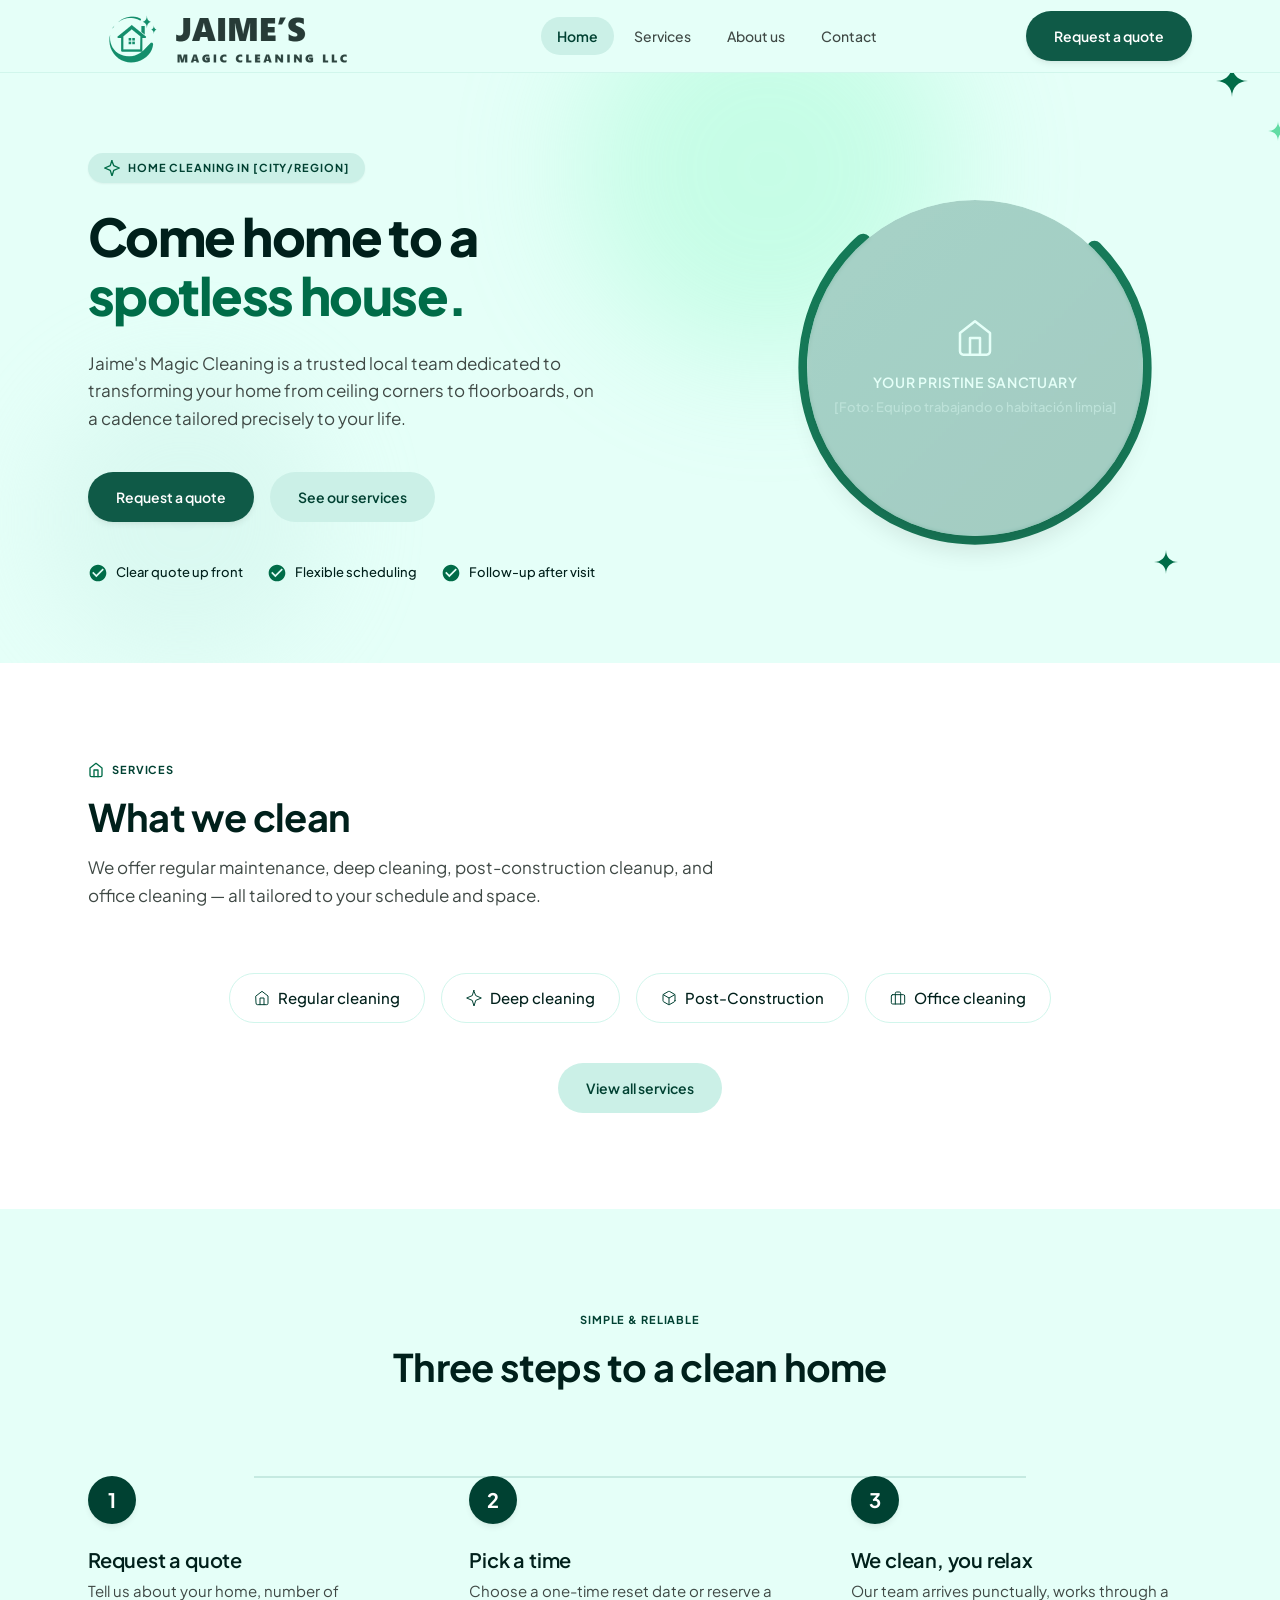
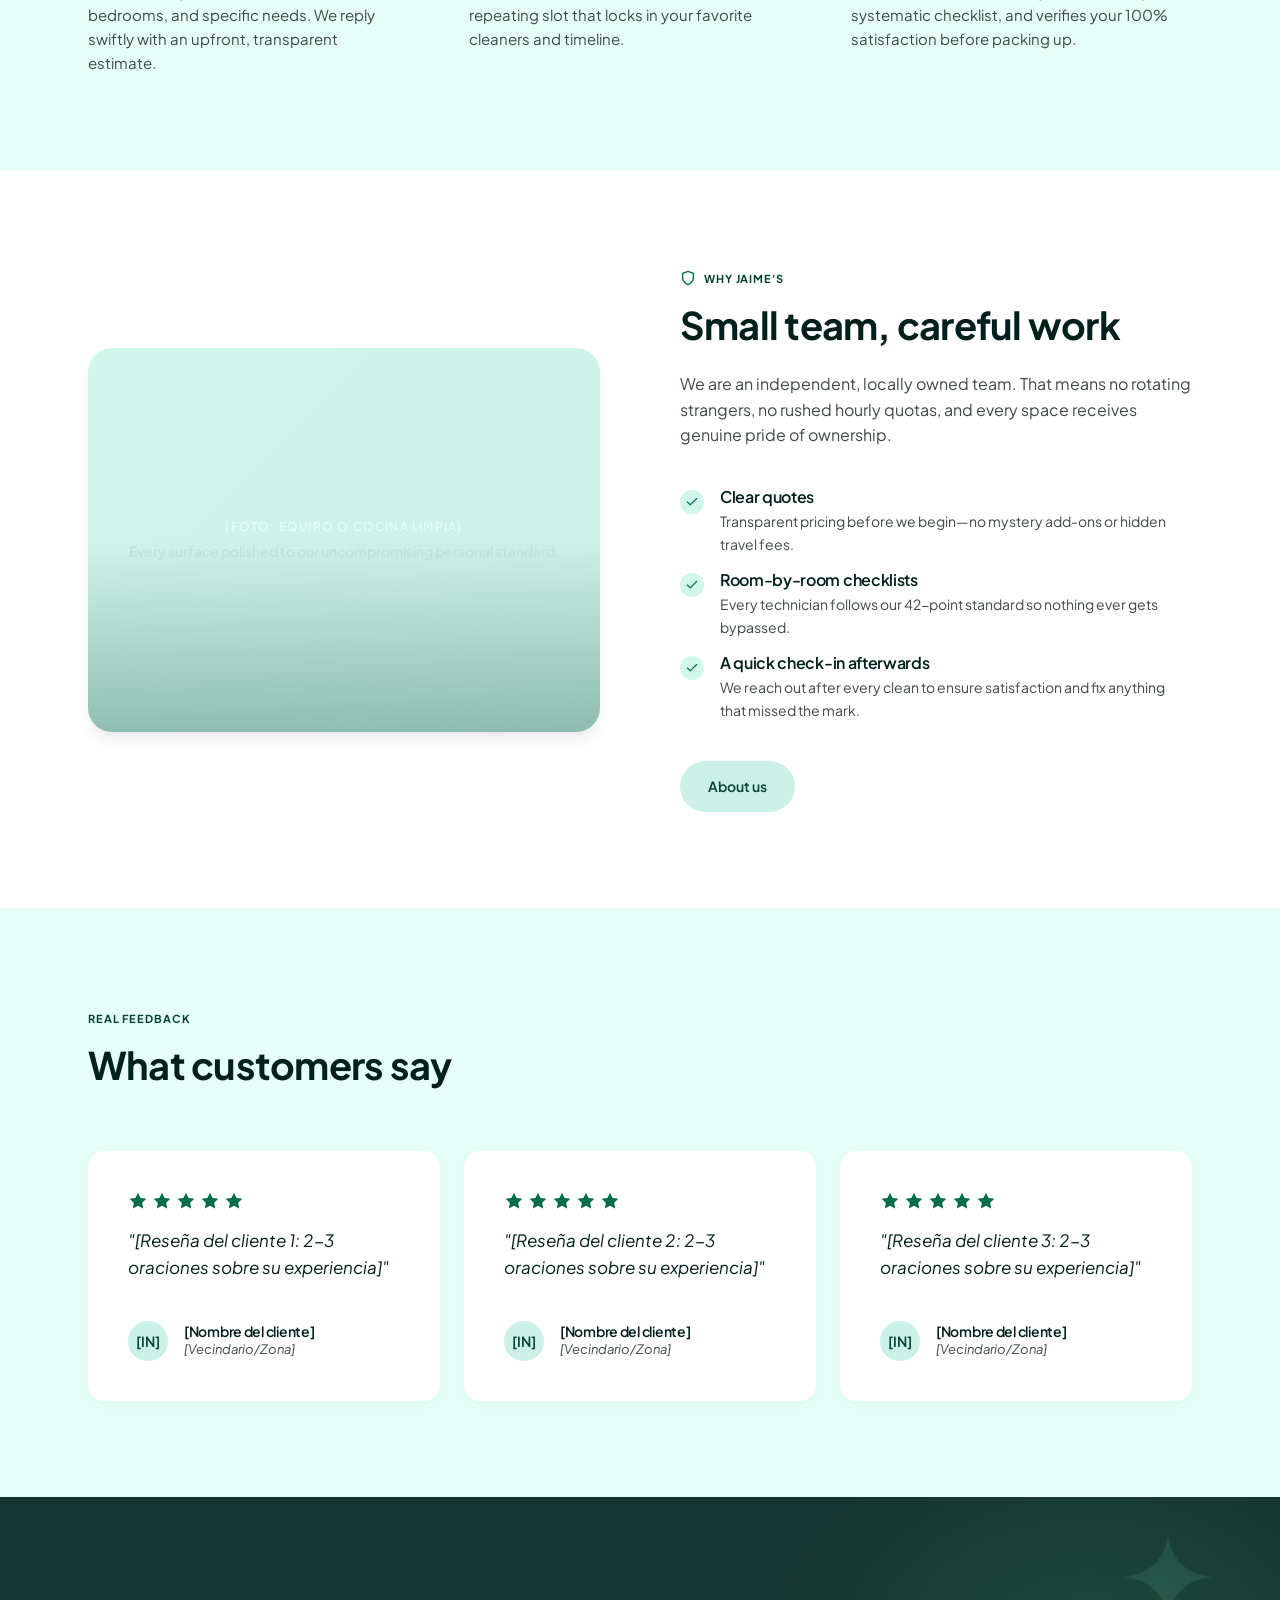
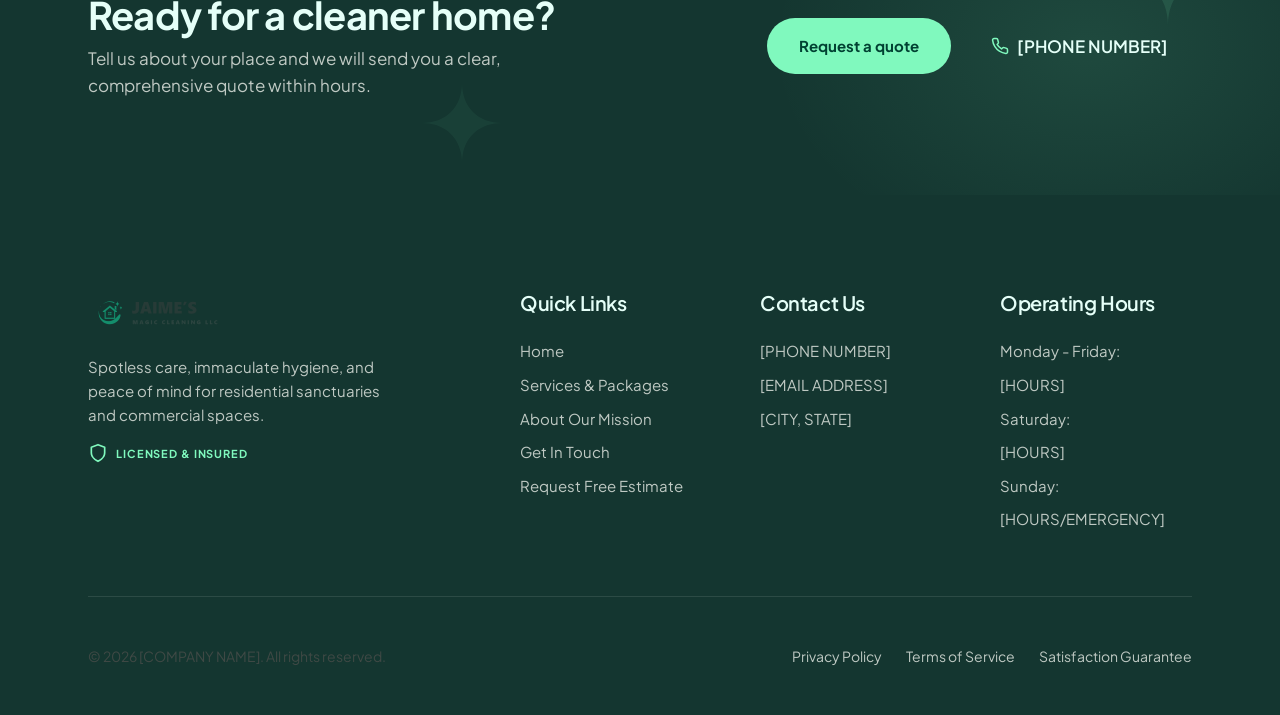
==== commit bae7912e: "Logos e Iconos" ====
--- a/index.html
+++ b/index.html
@@ -17,7 +17,7 @@
   <header class="header">
     <div class="container header-inner">
       <a href="index.html" class="logo">
-        <img src="img/logo-full.png" alt="Jaime's Magic Cleaning LLC" style="height: 2.5rem; width: auto;">
+        <img src="img/logo-full.png" alt="Jaime's Magic Cleaning LLC" style="height: 5.0rem; width: auto;" onerror="this.onerror=null; this.src='data:image/svg+xml,%3Csvg xmlns=%22http://www.w3.org/2000/svg%22 viewBox=%220 0 200 60%22%3E%3Ctext x=%2210%22 y=%2238%22 font-family=%22Arial%22 font-size=%2224%22 font-weight=%22bold%22 fill=%22%230F5A47%22%3EJAIME%27S MAGIC CLEANING%3C/text%3E%3C/svg%3E'">
       </a>
 
       <nav class="nav">
@@ -44,15 +44,7 @@
   <div class="mobile-menu">
     <div class="mobile-menu-header">
       <a href="index.html" class="logo">
-        <div class="logo-icon">
-          <svg viewBox="0 0 24 24" fill="none" stroke="currentColor" stroke-width="1.5" stroke-linecap="round" stroke-linejoin="round">
-            <path d="M12 2L14.59 8.41L23 12L14.59 15.59L12 24L9.41 15.59L1 12L9.41 8.41L12 0Z"/>
-          </svg>
-        </div>
-        <div class="logo-text">
-          <span>JAIME'S</span>
-          <span>Magic Cleaning</span>
-        </div>
+        <img src="img/logo-full.png" alt="Jaime's Magic Cleaning LLC" style="height: 2.5rem; width: auto;" onerror="this.onerror=null; this.src='data:image/svg+xml,%3Csvg xmlns=%22http://www.w3.org/2000/svg%22 viewBox=%220 0 200 60%22%3E%3Ctext x=%2210%22 y=%2238%22 font-family=%22Arial%22 font-size=%2224%22 font-weight=%22bold%22 fill=%22%230F5A47%22%3EJAIME%27S MAGIC CLEANING%3C/text%3E%3C/svg%3E'">
       </a>
       <button class="mobile-menu-close" aria-label="Close menu">
         <svg width="24" height="24" viewBox="0 0 24 24" fill="none" stroke="currentColor" stroke-width="2" stroke-linecap="round" stroke-linejoin="round">
@@ -155,89 +147,42 @@
           Services
         </div>
         <h2 class="section-title">What we clean</h2>
-        <p class="section-subtitle">From a regular recurring cadence to a comprehensive reset before moving in, our specialized packages fit your life.</p>
-      </div>
-
-      <div class="services-grid">
-        <div class="service-card">
-          <div>
-            <div class="service-card-icon">
-              <svg viewBox="0 0 24 24" fill="none" stroke="currentColor" stroke-width="1.5" stroke-linecap="round" stroke-linejoin="round">
-                <path d="M3 9l9-7 9 7v11a2 2 0 0 1-2 2H5a2 2 0 0 1-2-2z"></path>
-                <polyline points="9 22 9 12 15 12 15 22"></polyline>
-              </svg>
-            </div>
-            <h3>Regular cleaning</h3>
-            <p>Weekly, bi-weekly, or monthly rotations. The same thorough routine keeps your home constantly fresh and calm.</p>
-          </div>
-          <a href="services.html" class="service-card-link">
-            Learn more
-            <svg viewBox="0 0 24 24" fill="none" stroke="currentColor" stroke-width="2" stroke-linecap="round" stroke-linejoin="round">
-              <line x1="5" y1="12" x2="19" y2="12"></line>
-              <polyline points="12 5 19 12 12 19"></polyline>
-            </svg>
-          </a>
-        </div>
-
-        <div class="service-card">
-          <div>
-            <div class="service-card-icon">
-              <svg viewBox="0 0 24 24" fill="none" stroke="currentColor" stroke-width="1.5" stroke-linecap="round" stroke-linejoin="round">
-                <path d="M12 2L14.59 8.41L23 12L14.59 15.59L12 24L9.41 15.59L1 12L9.41 8.41L12 0Z"/>
-              </svg>
-            </div>
-            <h3>Deep cleaning</h3>
-            <p>A top-to-bottom reset: baseboards, appliance interiors, tile grout, and forgotten crevices thoroughly revived.</p>
-          </div>
-          <a href="services.html" class="service-card-link">
-            Learn more
-            <svg viewBox="0 0 24 24" fill="none" stroke="currentColor" stroke-width="2" stroke-linecap="round" stroke-linejoin="round">
-              <line x1="5" y1="12" x2="19" y2="12"></line>
-              <polyline points="12 5 19 12 12 19"></polyline>
-            </svg>
-          </a>
-        </div>
-
-        <div class="service-card">
-          <div>
-            <div class="service-card-icon">
-              <svg viewBox="0 0 24 24" fill="none" stroke="currentColor" stroke-width="1.5" stroke-linecap="round" stroke-linejoin="round">
-                <path d="M21 16V8a2 2 0 0 0-1-1.73l-7-4a2 2 0 0 0-2 0l-7 4A2 2 0 0 0 3 8v8a2 2 0 0 0 1 1.73l7 4a2 2 0 0 0 2 0l7-4A2 2 0 0 0 21 16z"></path>
-                <polyline points="3.27 6.96 12 12.01 20.73 6.96"></polyline>
-                <line x1="12" y1="22.08" x2="12" y2="12"></line>
-              </svg>
-            </div>
-            <h3>Move-in / move-out</h3>
-            <p>An empty home buffed from crown molding to closets, ready for your new keys or securing your complete deposit back.</p>
-          </div>
-          <a href="services.html" class="service-card-link">
-            Learn more
-            <svg viewBox="0 0 24 24" fill="none" stroke="currentColor" stroke-width="2" stroke-linecap="round" stroke-linejoin="round">
-              <line x1="5" y1="12" x2="19" y2="12"></line>
-              <polyline points="12 5 19 12 12 19"></polyline>
-            </svg>
-          </a>
-        </div>
-
-        <div class="service-card">
-          <div>
-            <div class="service-card-icon">
-              <svg viewBox="0 0 24 24" fill="none" stroke="currentColor" stroke-width="1.5" stroke-linecap="round" stroke-linejoin="round">
-                <rect x="2" y="7" width="20" height="14" rx="2" ry="2"></rect>
-                <path d="M16 21V5a2 2 0 0 0-2-2h-4a2 2 0 0 0-2 2v16"></path>
-              </svg>
-            </div>
-            <h3>Office & workspace</h3>
-            <p>Desks, sanitized restrooms, employee kitchens, and entrance glass serviced after-hours for an elevated workplace.</p>
-          </div>
-          <a href="services.html" class="service-card-link">
-            Learn more
-            <svg viewBox="0 0 24 24" fill="none" stroke="currentColor" stroke-width="2" stroke-linecap="round" stroke-linejoin="round">
-              <line x1="5" y1="12" x2="19" y2="12"></line>
-              <polyline points="12 5 19 12 12 19"></polyline>
-            </svg>
-          </a>
-        </div>
+        <p class="section-subtitle">We offer regular maintenance, deep cleaning, post-construction cleanup, and office cleaning — all tailored to your schedule and space.</p>
+      </div>
+
+      <div style="display: flex; flex-wrap: wrap; gap: var(--space-md); justify-content: center; margin-top: var(--space-xl);">
+        <a href="services.html" class="service-pill" style="display: inline-flex; align-items: center; gap: var(--space-sm); padding: 0.75rem 1.5rem; background: var(--surface-container-lowest); border: 1px solid var(--surface-container); border-radius: var(--radius-full); font-size: 0.9375rem; font-weight: 500; color: var(--on-surface); transition: all var(--transition-fast);">
+          <svg viewBox="0 0 24 24" fill="none" stroke="currentColor" stroke-width="1.5" stroke-linecap="round" stroke-linejoin="round" style="width: 1rem; height: 1rem; color: var(--primary);">
+            <path d="M3 9l9-7 9 7v11a2 2 0 0 1-2 2H5a2 2 0 0 1-2-2z"></path>
+            <polyline points="9 22 9 12 15 12 15 22"></polyline>
+          </svg>
+          Regular cleaning
+        </a>
+        <a href="services.html" class="service-pill" style="display: inline-flex; align-items: center; gap: var(--space-sm); padding: 0.75rem 1.5rem; background: var(--surface-container-lowest); border: 1px solid var(--surface-container); border-radius: var(--radius-full); font-size: 0.9375rem; font-weight: 500; color: var(--on-surface); transition: all var(--transition-fast);">
+          <svg viewBox="0 0 24 24" fill="none" stroke="currentColor" stroke-width="1.5" stroke-linecap="round" stroke-linejoin="round" style="width: 1rem; height: 1rem; color: var(--primary);">
+            <path d="M12 2L14.59 8.41L23 12L14.59 15.59L12 24L9.41 15.59L1 12L9.41 8.41L12 0Z"/>
+          </svg>
+          Deep cleaning
+        </a>
+        <a href="services.html" class="service-pill" style="display: inline-flex; align-items: center; gap: var(--space-sm); padding: 0.75rem 1.5rem; background: var(--surface-container-lowest); border: 1px solid var(--surface-container); border-radius: var(--radius-full); font-size: 0.9375rem; font-weight: 500; color: var(--on-surface); transition: all var(--transition-fast);">
+          <svg viewBox="0 0 24 24" fill="none" stroke="currentColor" stroke-width="1.5" stroke-linecap="round" stroke-linejoin="round" style="width: 1rem; height: 1rem; color: var(--primary);">
+            <path d="M21 16V8a2 2 0 0 0-1-1.73l-7-4a2 2 0 0 0-2 0l-7 4A2 2 0 0 0 3 8v8a2 2 0 0 0 1 1.73l7 4a2 2 0 0 0 2 0l7-4A2 2 0 0 0 21 16z"></path>
+            <polyline points="3.27 6.96 12 12.01 20.73 6.96"></polyline>
+            <line x1="12" y1="22.08" x2="12" y2="12"></line>
+          </svg>
+          Post-Construction
+        </a>
+        <a href="services.html" class="service-pill" style="display: inline-flex; align-items: center; gap: var(--space-sm); padding: 0.75rem 1.5rem; background: var(--surface-container-lowest); border: 1px solid var(--surface-container); border-radius: var(--radius-full); font-size: 0.9375rem; font-weight: 500; color: var(--on-surface); transition: all var(--transition-fast);">
+          <svg viewBox="0 0 24 24" fill="none" stroke="currentColor" stroke-width="1.5" stroke-linecap="round" stroke-linejoin="round" style="width: 1rem; height: 1rem; color: var(--primary);">
+            <rect x="2" y="7" width="20" height="14" rx="2" ry="2"></rect>
+            <path d="M16 21V5a2 2 0 0 0-2-2h-4a2 2 0 0 0-2 2v16"></path>
+          </svg>
+          Office cleaning
+        </a>
+      </div>
+
+      <div style="text-align: center; margin-top: var(--space-xl);">
+        <a href="services.html" class="btn btn-secondary">View all services</a>
       </div>
     </div>
   </section>
@@ -440,15 +385,7 @@
       <div class="footer-grid">
         <div class="footer-brand">
           <a href="index.html" class="logo">
-            <div class="logo-icon">
-              <svg viewBox="0 0 24 24" fill="none" stroke="currentColor" stroke-width="1.5" stroke-linecap="round" stroke-linejoin="round">
-                <path d="M12 2L14.59 8.41L23 12L14.59 15.59L12 24L9.41 15.59L1 12L9.41 8.41L12 0Z"/>
-              </svg>
-            </div>
-            <div class="logo-text">
-              <span>JAIME'S</span>
-              <span>Magic Cleaning</span>
-            </div>
+            <img src="img/logo-full.png" alt="Jaime's Magic Cleaning LLC" style="height: 2.5rem; width: auto;" onerror="this.onerror=null; this.src='data:image/svg+xml,%3Csvg xmlns=%22http://www.w3.org/2000/svg%22 viewBox=%220 0 200 60%22%3E%3Ctext x=%2210%22 y=%2238%22 font-family=%22Arial%22 font-size=%2224%22 font-weight=%22bold%22 fill=%22%230F5A47%22%3EJAIME%27S MAGIC CLEANING%3C/text%3E%3C/svg%3E'">
           </a>
           <p>Spotless care, immaculate hygiene, and peace of mind for residential sanctuaries and commercial spaces.</p>
           <div class="footer-badges">
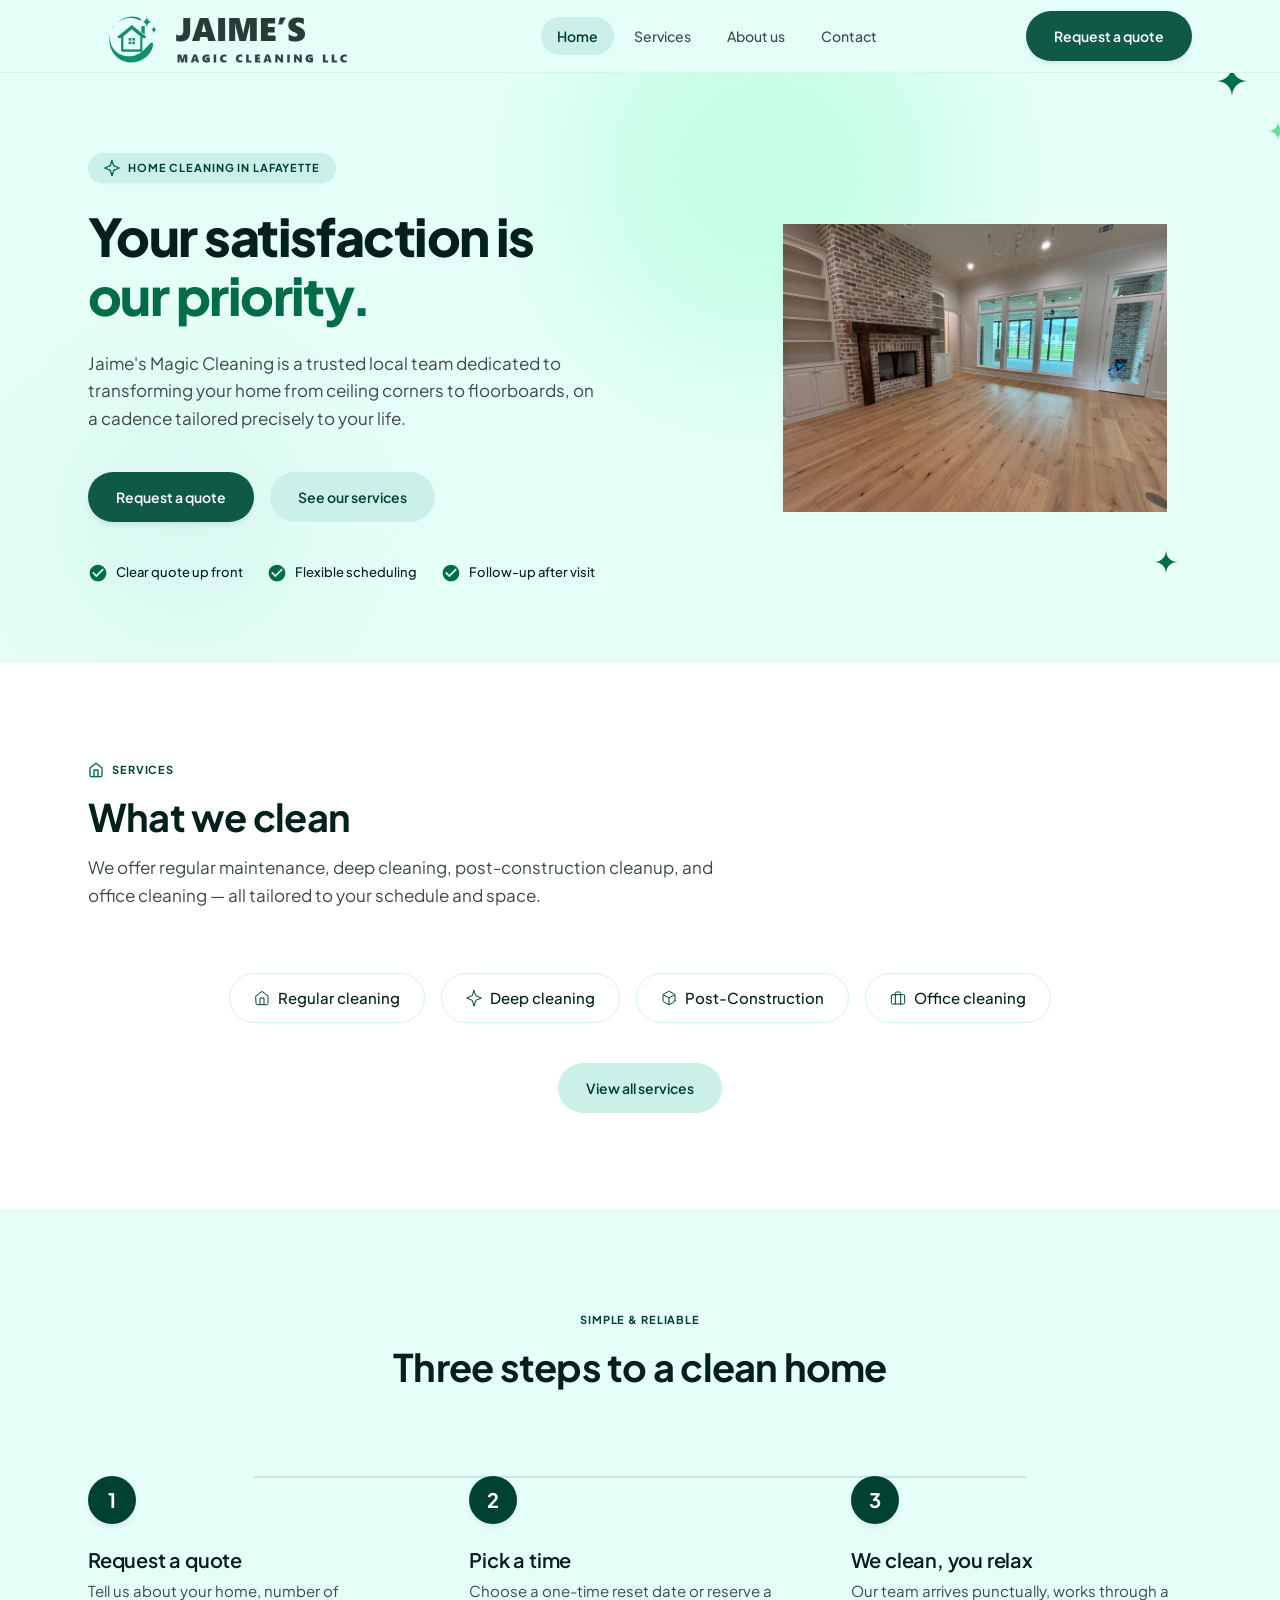
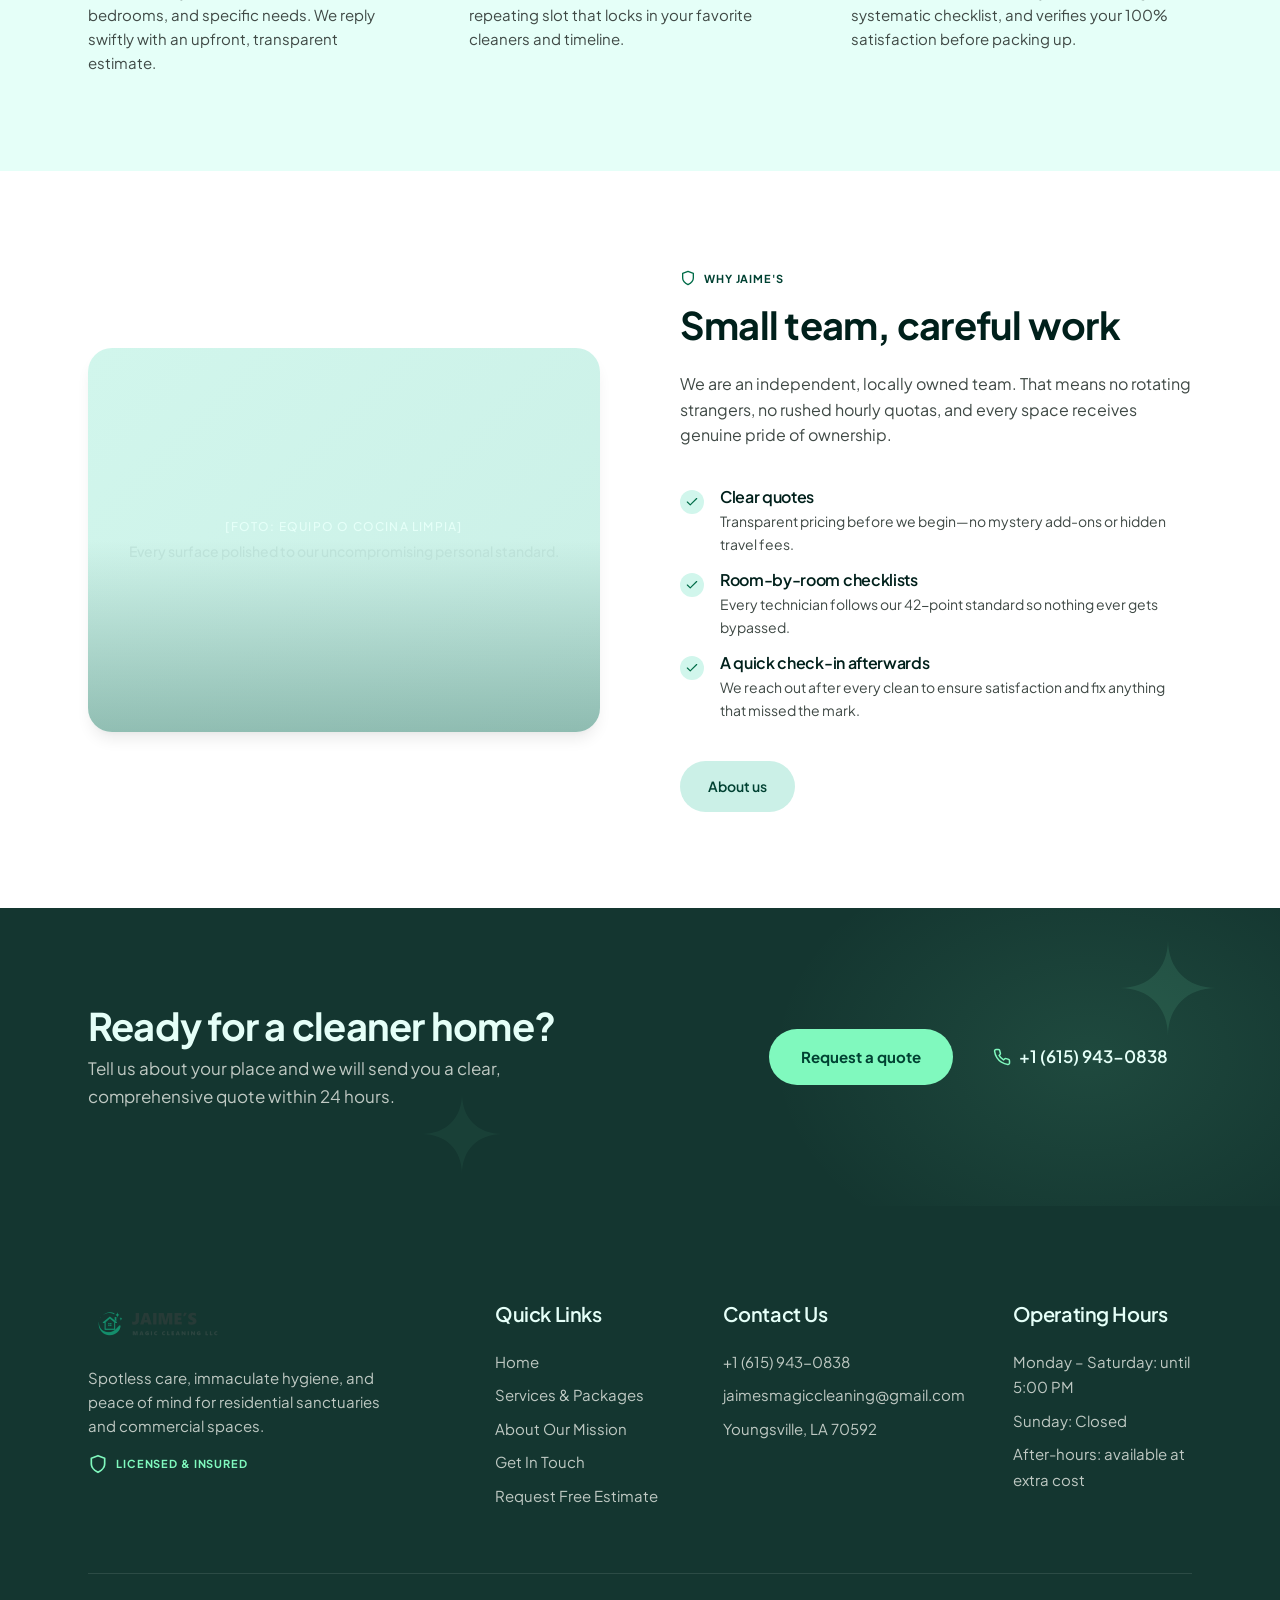
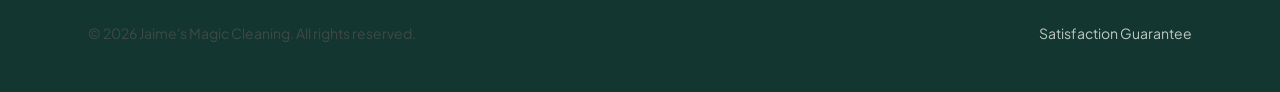
==== commit 848ba14f: "Datos y Cambio en Contact Us" ====
--- a/index.html
+++ b/index.html
@@ -28,7 +28,7 @@
       </nav>
 
       <div class="header-actions">
-        <a href="contact.html" class="btn btn-primary">Request a quote</a>
+        <a href="https://wa.me/16159430838?text=Hello!%20I%20would%20like%20to%20request%20a%20cleaning%20quote." target="_blank" rel="noopener" class="btn btn-primary">Request a quote</a>
         <button class="mobile-menu-btn" aria-label="Open menu">
           <svg width="24" height="24" viewBox="0 0 24 24" fill="none" stroke="currentColor" stroke-width="2" stroke-linecap="round" stroke-linejoin="round">
             <line x1="3" y1="12" x2="21" y2="12"></line>
@@ -59,7 +59,7 @@
       <a href="about.html">About us</a>
       <a href="contact.html">Contact</a>
     </nav>
-    <a href="contact.html" class="btn btn-primary btn-lg">Request a quote</a>
+    <a href="https://wa.me/16159430838?text=Hello!%20I%20would%20like%20to%20request%20a%20cleaning%20quote." target="_blank" rel="noopener" class="btn btn-primary btn-lg">Request a quote</a>
   </div>
 
   <!-- Hero Section -->
@@ -86,12 +86,12 @@
           <svg viewBox="0 0 24 24" fill="none" stroke="currentColor" stroke-width="2" stroke-linecap="round" stroke-linejoin="round">
             <path d="M12 2L14.59 8.41L23 12L14.59 15.59L12 24L9.41 15.59L1 12L9.41 8.41L12 0Z"/>
           </svg>
-          Home Cleaning in [CITY/REGION]
+          Home Cleaning in Lafayette
         </span>
-        <h1 class="hero-title">Come home to a<br><span class="highlight">spotless house.</span></h1>
+        <h1 class="hero-title">Your satisfaction is<br><span class="highlight">our priority.</span></h1>
         <p class="hero-description">Jaime's Magic Cleaning is a trusted local team dedicated to transforming your home from ceiling corners to floorboards, on a cadence tailored precisely to your life.</p>
         <div class="hero-actions">
-          <a href="contact.html" class="btn btn-primary">Request a quote</a>
+          <a href="https://wa.me/16159430838?text=Hello!%20I%20would%20like%20to%20request%20a%20cleaning%20quote." target="_blank" rel="noopener" class="btn btn-primary">Request a quote</a>
           <a href="services.html" class="btn btn-secondary">See our services</a>
         </div>
         <div class="hero-features">
@@ -117,7 +117,8 @@
       </div>
       <div class="hero-visual">
         <div class="hero-image-frame">
-          <svg class="hero-ring" viewBox="0 0 100 100">
+          <img src="img/sala-limpia.jpeg" > 
+          <!--<svg class="hero-ring" viewBox="0 0 100 100">
             <circle cx="50" cy="50" r="44"/>
           </svg>
           <div class="hero-image-placeholder">
@@ -127,7 +128,7 @@
                 <polyline points="9 22 9 12 15 12 15 22"></polyline>
               </svg>
               <span>Your Pristine Sanctuary</span>
-              <span>[Foto: Equipo trabajando o habitación limpia]</span>
+              <span>[Foto: Equipo trabajando o habitación limpia]</span>-->
             </div>
           </div>
         </div>
@@ -277,7 +278,7 @@
     </div>
   </section>
 
-  <!-- Reviews Section -->
+  <!-- Reviews Section 
   <section class="section">
     <div class="container">
       <div class="section-header">
@@ -347,7 +348,7 @@
         </div>
       </div>
     </div>
-  </section>
+  </section>-->
 
   <!-- CTA Section -->
   <section class="cta-section">
@@ -365,15 +366,15 @@
     <div class="container cta-content">
       <div class="cta-text">
         <h2>Ready for a cleaner home?</h2>
-        <p>Tell us about your place and we will send you a clear, comprehensive quote within hours.</p>
+        <p>Tell us about your place and we will send you a clear, comprehensive quote within 24 hours.</p>
       </div>
       <div class="cta-actions">
-        <a href="contact.html" class="btn btn-light btn-lg">Request a quote</a>
-        <a href="tel:[PHONE]" class="cta-phone">
+        <a href="https://wa.me/16159430838?text=Hello!%20I%20would%20like%20to%20request%20a%20cleaning%20quote." target="_blank" rel="noopener" class="btn btn-light btn-lg">Request a quote</a>
+        <a href="tel:+16159430838" class="cta-phone">
           <svg viewBox="0 0 24 24" fill="none" stroke="currentColor" stroke-width="2" stroke-linecap="round" stroke-linejoin="round">
             <path d="M22 16.92v3a2 2 0 0 1-2.18 2 19.79 19.79 0 0 1-8.63-3.07 19.5 19.5 0 0 1-6-6 19.79 19.79 0 0 1-3.07-8.67A2 2 0 0 1 4.11 2h3a2 2 0 0 1 2 1.72 12.84 12.84 0 0 0 .7 2.81 2 2 0 0 1-.45 2.11L8.09 9.91a16 16 0 0 0 6 6l1.27-1.27a2 2 0 0 1 2.11-.45 12.84 12.84 0 0 0 2.81.7A2 2 0 0 1 22 16.92z"></path>
           </svg>
-          [PHONE NUMBER]
+          +1 (615) 943-0838
         </a>
       </div>
     </div>
@@ -403,37 +404,32 @@
             <li><a href="services.html">Services & Packages</a></li>
             <li><a href="about.html">About Our Mission</a></li>
             <li><a href="contact.html">Get In Touch</a></li>
-            <li><a href="contact.html">Request Free Estimate</a></li>
+            <li><a href="https://wa.me/16159430838?text=Hello!%20I%20would%20like%20to%20request%20a%20cleaning%20quote." target="_blank" rel="noopener">Request Free Estimate</a></li>
           </ul>
         </div>
 
         <div class="footer-column">
           <h4>Contact Us</h4>
           <ul>
-            <li><a href="tel:[PHONE]">[PHONE NUMBER]</a></li>
-            <li><a href="mailto:[EMAIL]">[EMAIL ADDRESS]</a></li>
-            <li><span>[CITY, STATE]</span></li>
+            <li><a href="tel:+16159430838">+1 (615) 943-0838</a></li>
+            <li><a href="mailto:jaimesmagiccleaning@gmail.com">jaimesmagiccleaning@gmail.com</a></li>
+            <li><span>Youngsville, LA 70592</span></li>
           </ul>
         </div>
 
         <div class="footer-column">
           <h4>Operating Hours</h4>
           <ul>
-            <li><span>Monday - Friday:</span></li>
-            <li><span>[HOURS]</span></li>
-            <li><span>Saturday:</span></li>
-            <li><span>[HOURS]</span></li>
-            <li><span>Sunday:</span></li>
-            <li><span>[HOURS/EMERGENCY]</span></li>
+            <li><span>Monday – Saturday: until 5:00 PM</span></li>
+            <li><span>Sunday: Closed</span></li>
+            <li><span>After-hours: available at extra cost</span></li>
           </ul>
         </div>
       </div>
 
       <div class="footer-bottom">
-        <p>&copy; 2026 [COMPANY NAME]. All rights reserved.</p>
+        <p>&copy; 2026 Jaime's Magic Cleaning. All rights reserved.</p>
         <div class="footer-legal">
-          <a href="#">Privacy Policy</a>
-          <a href="#">Terms of Service</a>
           <a href="#">Satisfaction Guarantee</a>
         </div>
       </div>
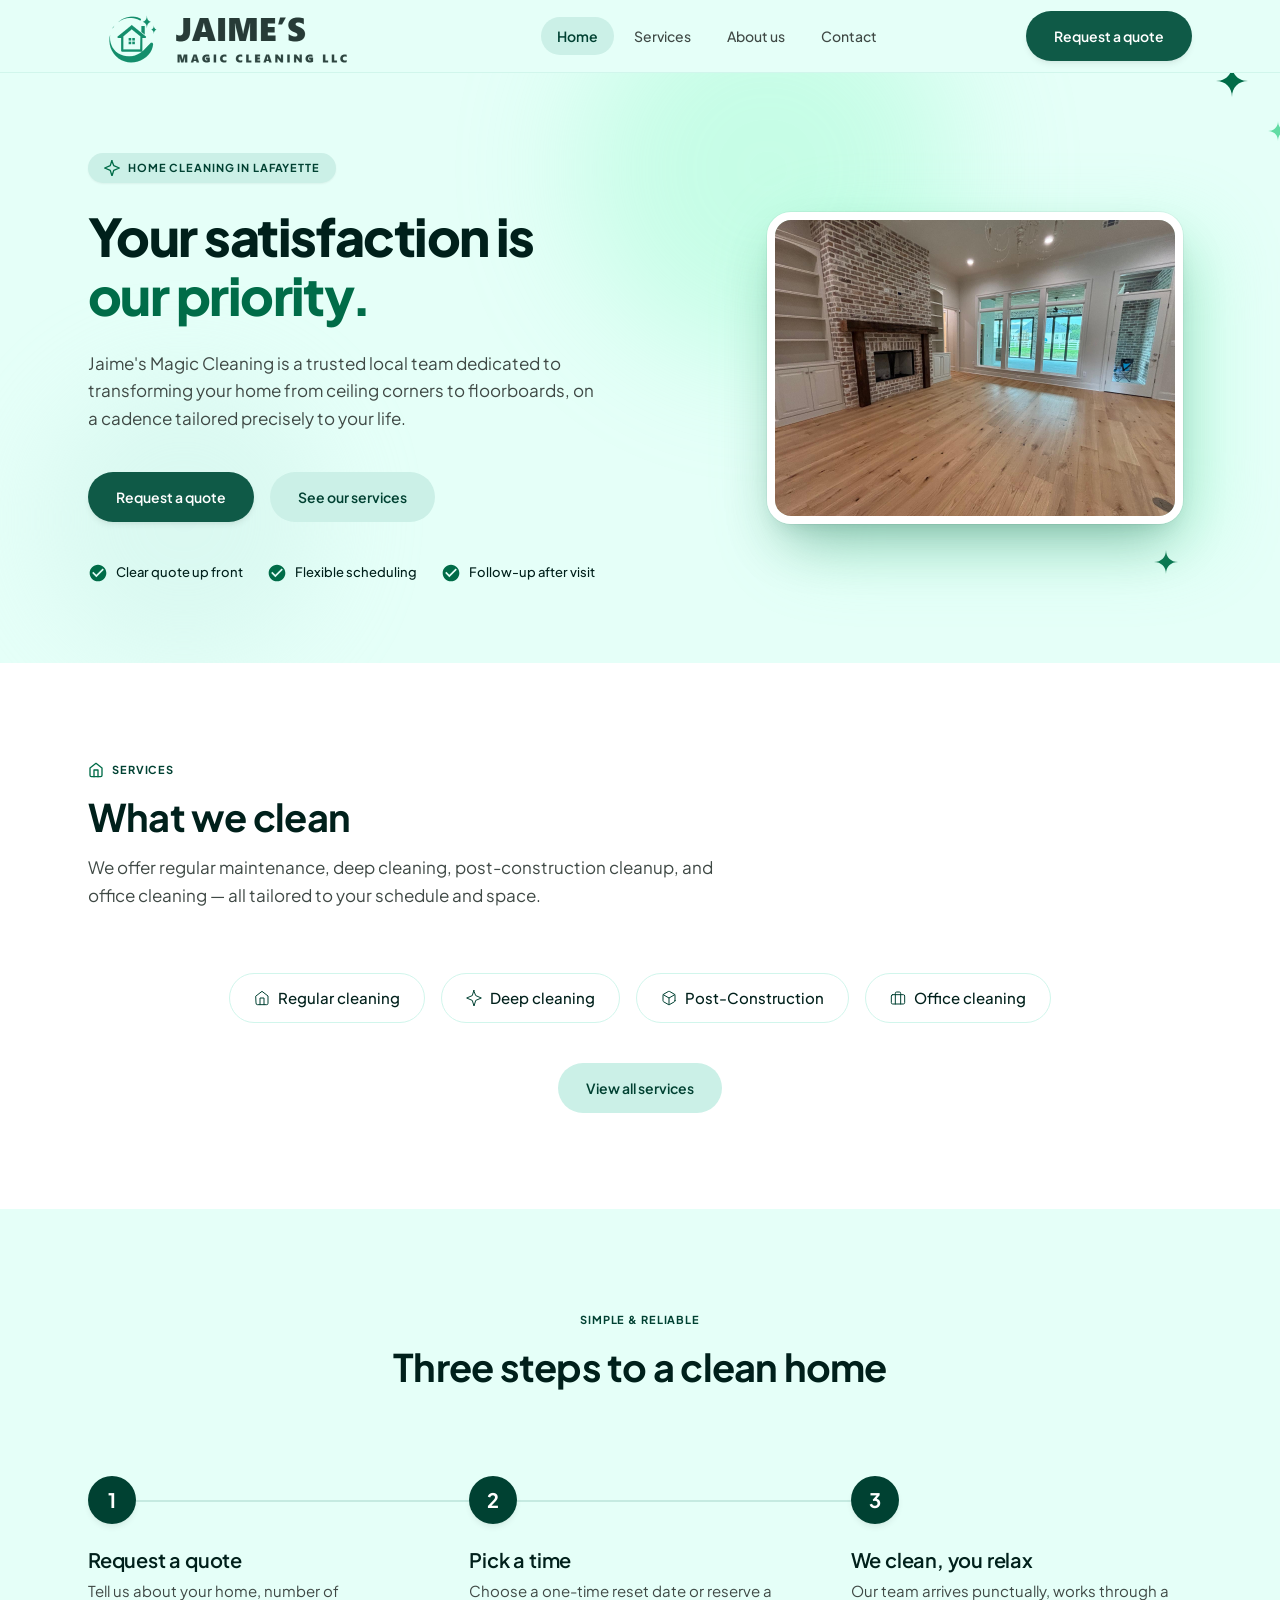
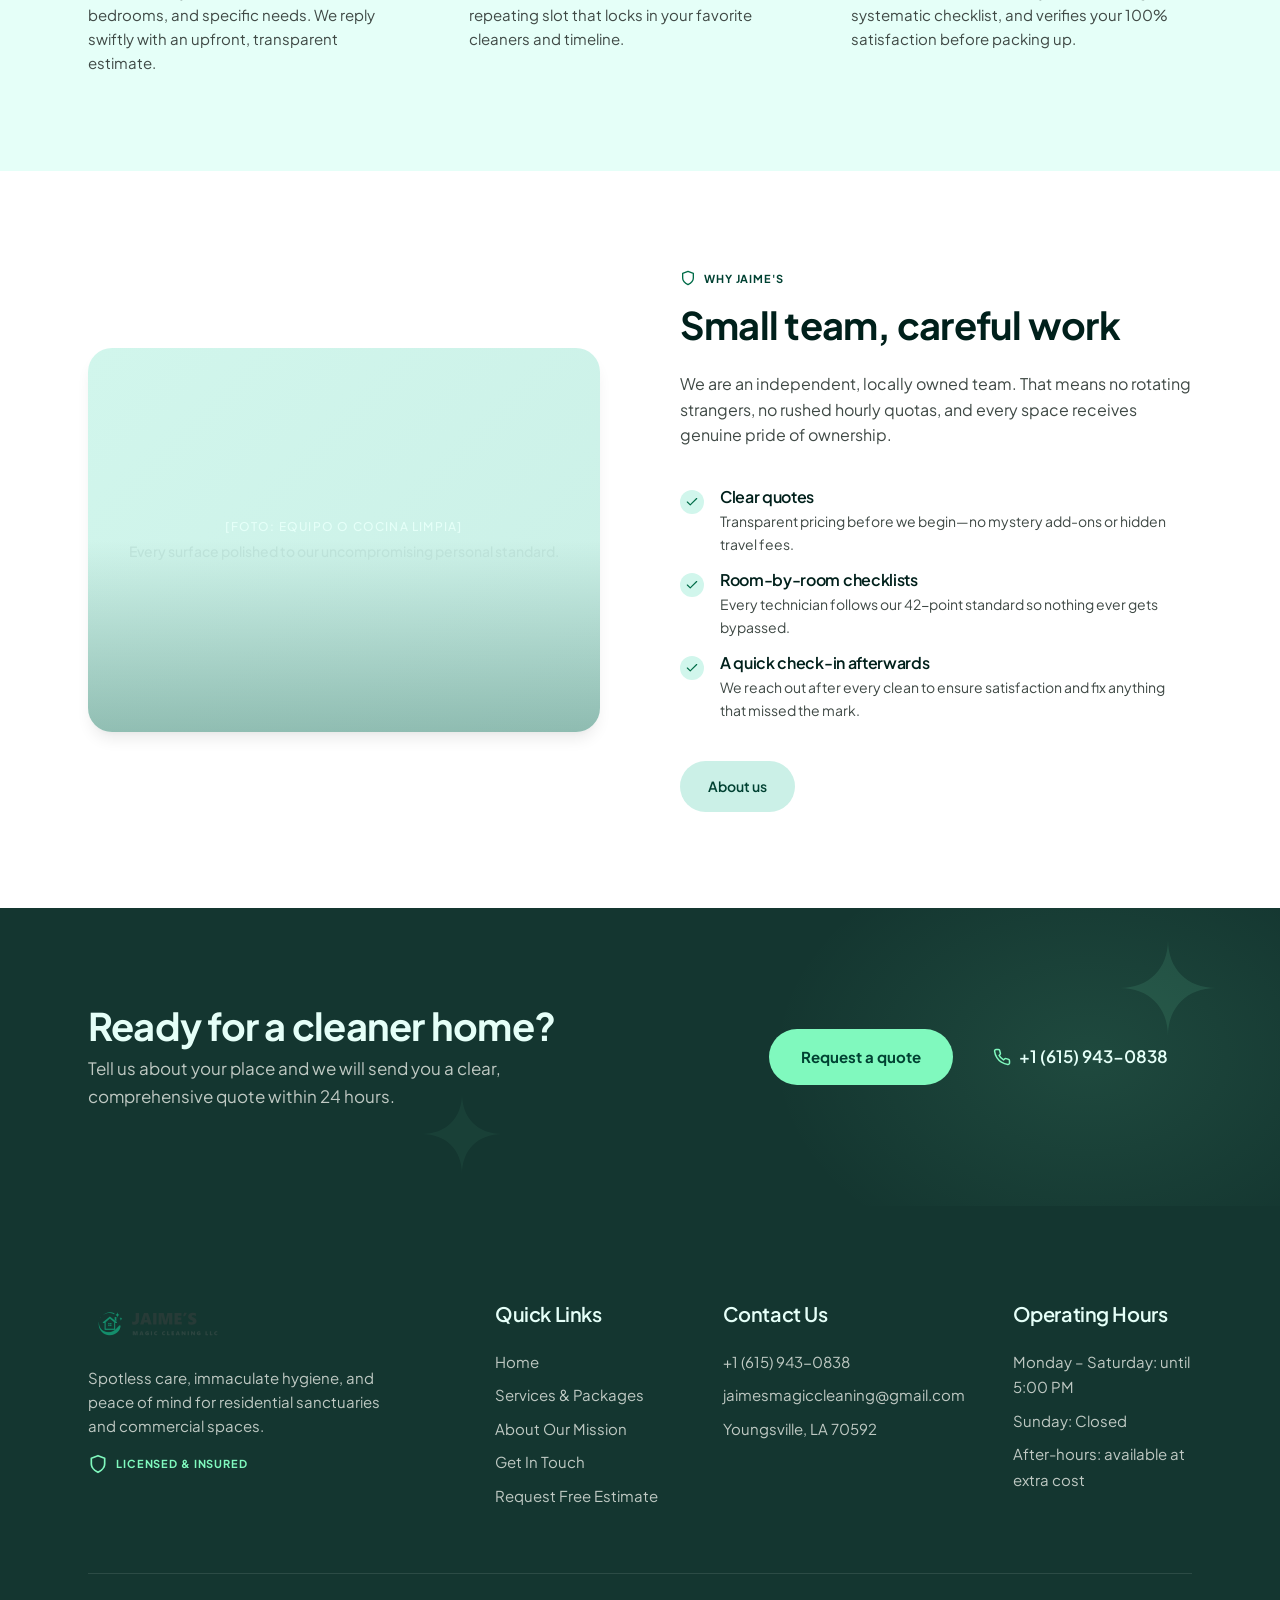
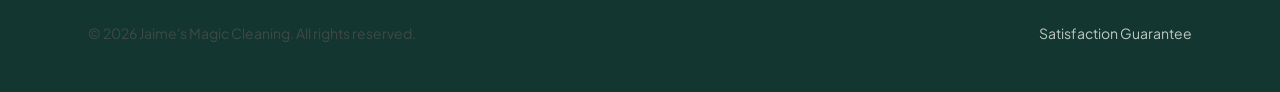
==== commit 969a8f4a: "Ajustes visuales y de imagen en el hero" ====
--- a/index.html
+++ b/index.html
@@ -117,7 +117,7 @@
       </div>
       <div class="hero-visual">
         <div class="hero-image-frame">
-          <img src="img/sala-limpia.jpeg" > 
+          <img src="img/sala-limpia.jpeg" alt="Bright, spotless living room cleaned by Jaime's Magic Cleaning"> 
           <!--<svg class="hero-ring" viewBox="0 0 100 100">
             <circle cx="50" cy="50" r="44"/>
           </svg>
@@ -197,7 +197,6 @@
       </div>
 
       <div class="steps-grid">
-        <div class="steps-line"></div>
         <div class="step">
           <div class="step-number">1</div>
           <h3>Request a quote</h3>
--- a/css/styles.css
+++ b/css/styles.css
@@ -592,17 +592,46 @@
 
 .hero-image-frame {
   position: relative;
-  width: 20rem;
-  height: 20rem;
-  display: flex;
-  align-items: center;
-  justify-content: center;
-}
-
-@media (min-width: 640px) {
-  .hero-image-frame {
-    width: 24rem;
-    height: 24rem;
+  z-index: 1;
+  width: 100%;
+  max-width: 26rem;
+  aspect-ratio: 4 / 3;
+}
+
+/* Soft mint glow peeking out from behind the photo */
+.hero-image-frame::before {
+  content: '';
+  position: absolute;
+  inset: 1.5rem -1.25rem -1.25rem 1.5rem;
+  z-index: -1;
+  background: var(--secondary-fixed);
+  opacity: 0.4;
+  border-radius: var(--radius-2xl);
+  filter: blur(2.5rem);
+  pointer-events: none;
+}
+
+/* Framed photo: white border + soft layered shadow */
+.hero-image-frame img {
+  width: 100%;
+  height: 100%;
+  object-fit: cover;
+  border-radius: var(--radius-2xl);
+  border: 0.5rem solid var(--surface-container-lowest);
+  box-shadow:
+    0 28px 55px -15px rgba(0, 65, 50, 0.32),
+    0 10px 22px -12px rgba(0, 65, 50, 0.18),
+    0 0 0 1px rgba(0, 65, 50, 0.05);
+  transition: transform var(--transition-base), box-shadow var(--transition-base);
+}
+
+@media (hover: hover) {
+  .hero-image-frame img:hover {
+    transform: translateY(-0.375rem);
+    box-shadow:
+      0 36px 66px -18px rgba(0, 65, 50, 0.36),
+      0 14px 26px -12px rgba(0, 65, 50, 0.2),
+      0 0 0 1px rgba(0, 65, 50, 0.05);
   }
 }
 
@@ -843,8 +872,9 @@
    ============================================ */
 
 .steps-grid {
+  --steps-gap: var(--space-xl);
   display: grid;
-  gap: var(--space-xl);
+  gap: var(--steps-gap);
   position: relative;
 }
 
@@ -852,22 +882,19 @@
   .steps-grid {
     grid-template-columns: repeat(3, 1fr);
   }
-}
-
-.steps-line {
-  display: none;
-  position: absolute;
-  top: 1.5rem;
-  left: 15%;
-  right: 15%;
-  height: 2px;
-  background-color: var(--surface-container-highest);
-  z-index: 0;
-}
-
-@media (min-width: 768px) {
-  .steps-line {
-    display: block;
+
+  /* Connector: one segment per step, running from this number circle to the
+     next one. Drawn per step (instead of a single absolute line) so it stays
+     aligned with the circles at any container width. */
+  .step:not(:last-child)::after {
+    content: '';
+    position: absolute;
+    top: calc(var(--space-lg) + 1.5rem);
+    left: 3rem;
+    right: calc(-1 * var(--steps-gap));
+    height: 2px;
+    background-color: var(--surface-container-highest);
+    z-index: -1;
   }
 }
 
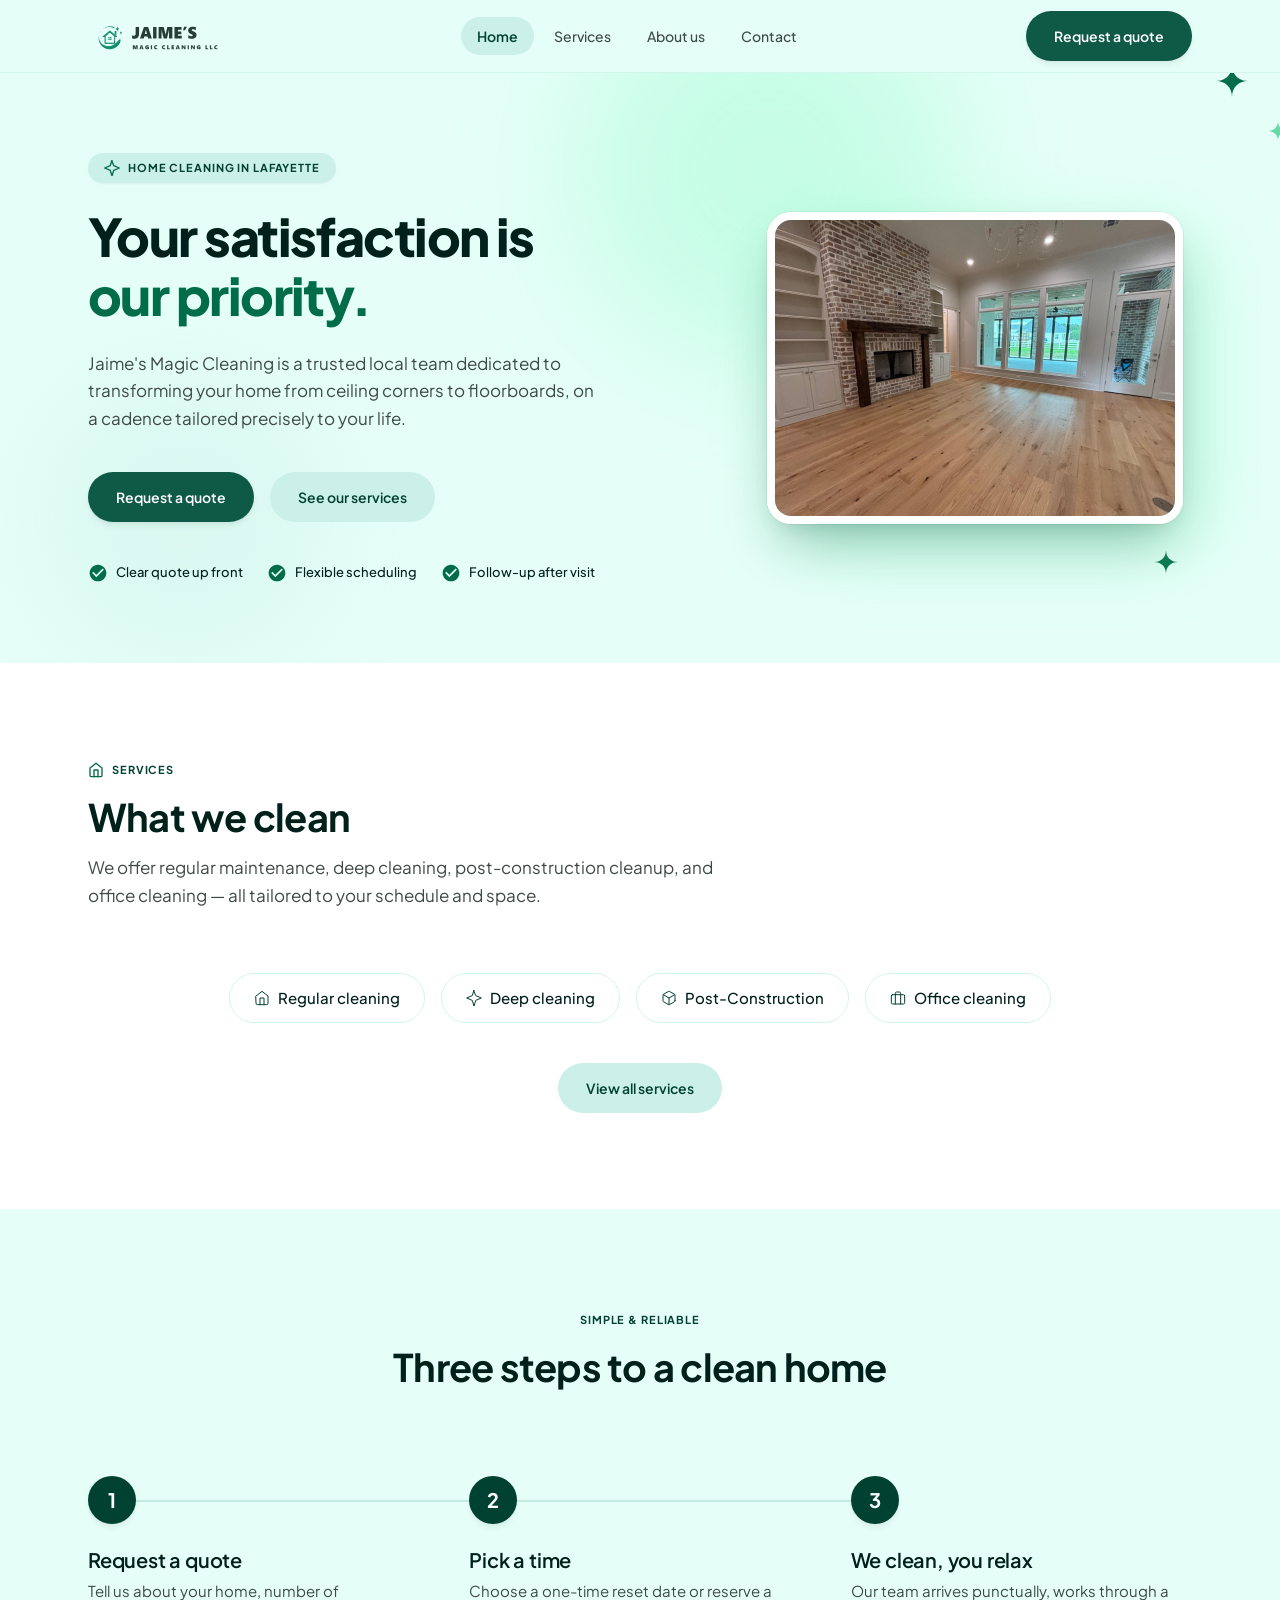
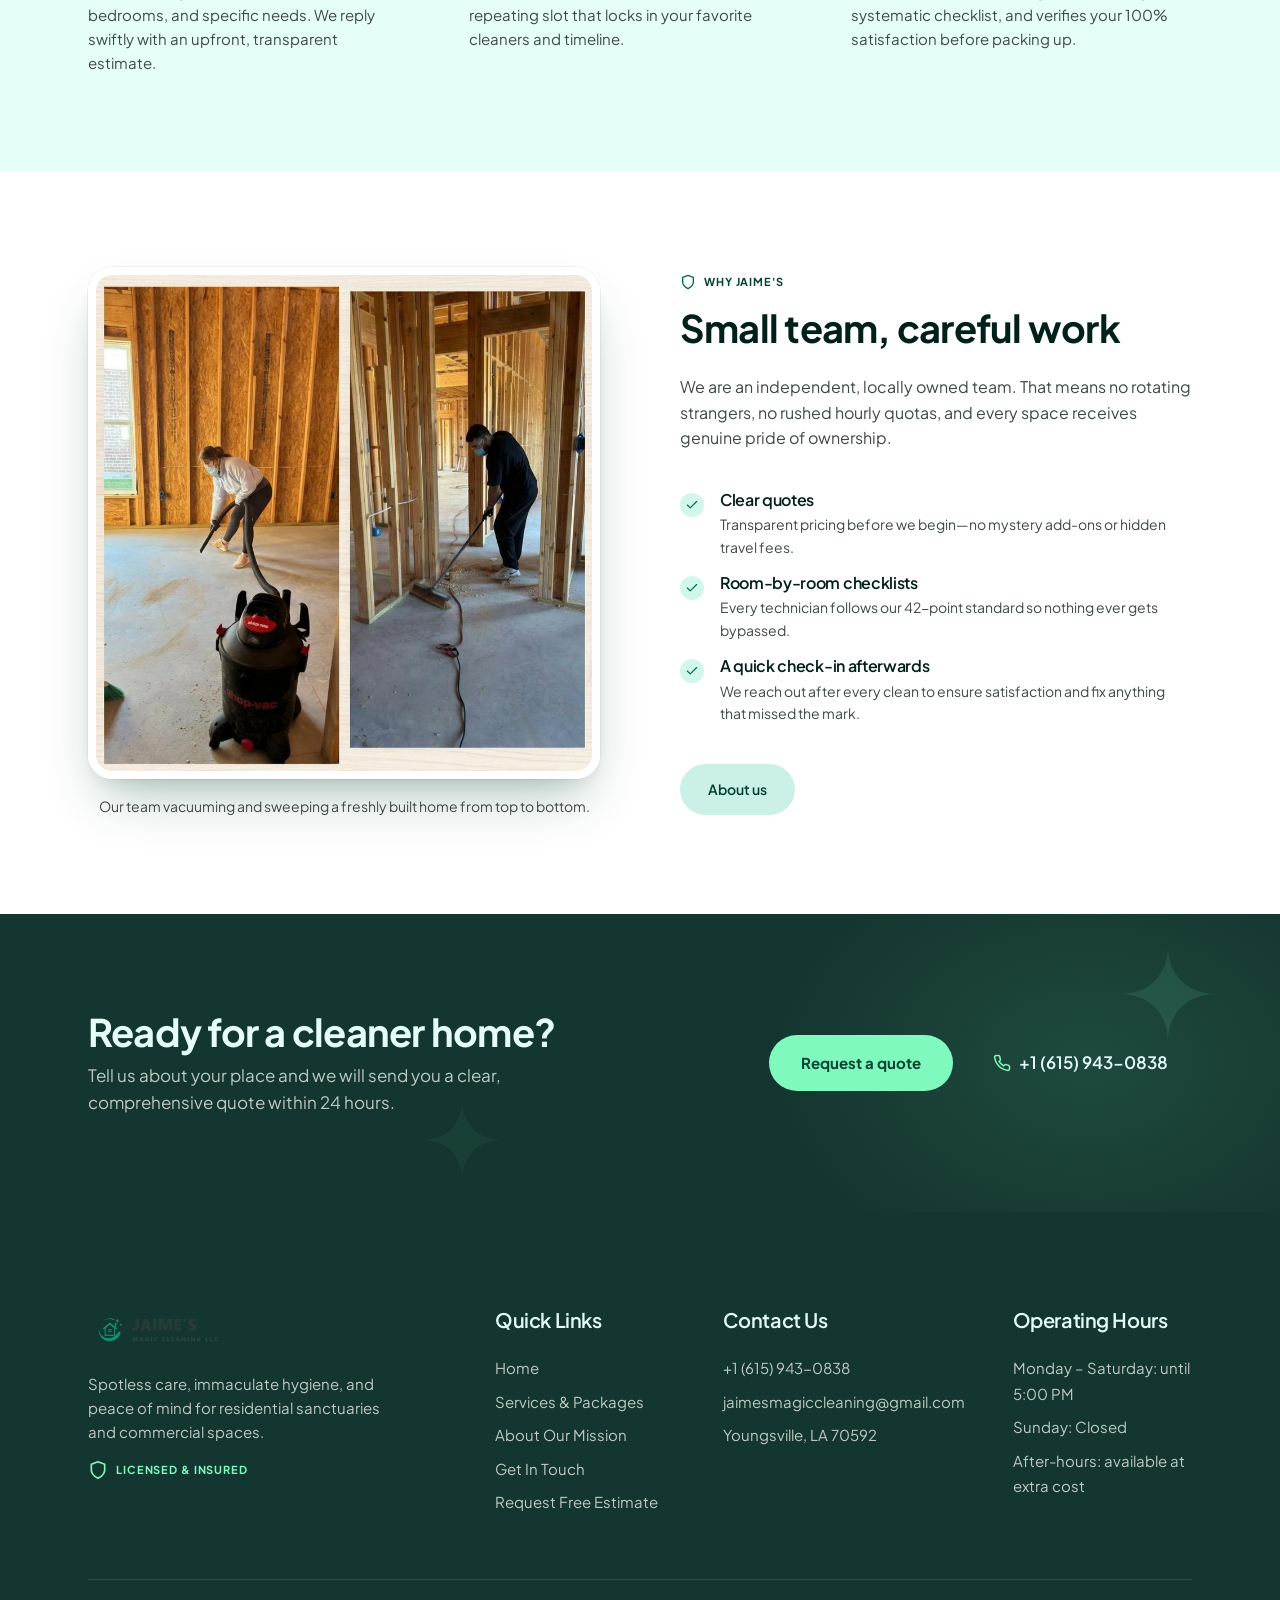
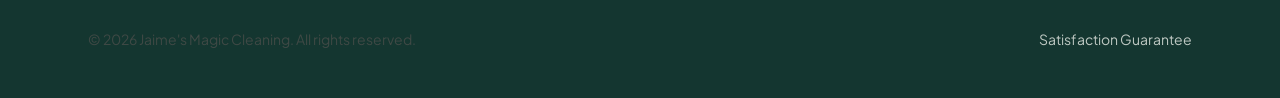
==== commit ab054023: "Ajustes responsive en mobile, foto del equipo y mapa" ====
--- a/index.html
+++ b/index.html
@@ -17,7 +17,7 @@
   <header class="header">
     <div class="container header-inner">
       <a href="index.html" class="logo">
-        <img src="img/logo-full.png" alt="Jaime's Magic Cleaning LLC" style="height: 5.0rem; width: auto;" onerror="this.onerror=null; this.src='data:image/svg+xml,%3Csvg xmlns=%22http://www.w3.org/2000/svg%22 viewBox=%220 0 200 60%22%3E%3Ctext x=%2210%22 y=%2238%22 font-family=%22Arial%22 font-size=%2224%22 font-weight=%22bold%22 fill=%22%230F5A47%22%3EJAIME%27S MAGIC CLEANING%3C/text%3E%3C/svg%3E'">
+        <img src="img/logo-full.png" alt="Jaime's Magic Cleaning LLC" style="height: 2.5rem; width: auto;" onerror="this.onerror=null; this.src='data:image/svg+xml,%3Csvg xmlns=%22http://www.w3.org/2000/svg%22 viewBox=%220 0 200 60%22%3E%3Ctext x=%2210%22 y=%2238%22 font-family=%22Arial%22 font-size=%2224%22 font-weight=%22bold%22 fill=%22%230F5A47%22%3EJAIME%27S MAGIC CLEANING%3C/text%3E%3C/svg%3E'">
       </a>
 
       <nav class="nav">
@@ -221,12 +221,8 @@
     <div class="container split-grid">
       <div class="split-image">
         <div class="split-image-glow"></div>
-        <div class="split-image-placeholder">
-          <div class="split-image-placeholder-content">
-            <span>[Foto: Equipo o cocina limpia]</span>
-            <span>Every surface polished to our uncompromising personal standard.</span>
-          </div>
-        </div>
+        <img class="split-image-photo" src="img/equipo.jpg" alt="Members of the Jaime's Magic Cleaning team vacuuming and sweeping a home under construction" loading="lazy">
+        <p class="split-image-caption">Our team vacuuming and sweeping a freshly built home from top to bottom.</p>
       </div>
       <div class="split-content">
         <div class="eyebrow">
--- a/css/styles.css
+++ b/css/styles.css
@@ -108,6 +108,7 @@
   line-height: 1.6;
   color: var(--on-surface);
   background-color: var(--background);
+  overflow-x: hidden;
 }
 
 img {
@@ -1011,6 +1012,42 @@
   color: var(--surface-dim);
 }
 
+/* Real photo in the split section: white frame + layered shadow (same language as the hero) */
+.split-image-photo {
+  position: relative;
+  z-index: 1;
+  display: block;
+  width: 100%;
+  aspect-ratio: 1 / 1;
+  object-fit: cover;
+  border-radius: var(--radius-2xl);
+  border: 0.5rem solid var(--surface-container-lowest);
+  box-shadow:
+    0 28px 55px -15px rgba(0, 65, 50, 0.32),
+    0 10px 22px -12px rgba(0, 65, 50, 0.18),
+    0 0 0 1px rgba(0, 65, 50, 0.05);
+  transition: transform var(--transition-base), box-shadow var(--transition-base);
+}
+
+@media (hover: hover) {
+  .split-image-photo:hover {
+    transform: translateY(-0.375rem);
+    box-shadow:
+      0 36px 66px -18px rgba(0, 65, 50, 0.36),
+      0 14px 26px -12px rgba(0, 65, 50, 0.2),
+      0 0 0 1px rgba(0, 65, 50, 0.05);
+  }
+}
+
+.split-image-caption {
+  position: relative;
+  z-index: 1;
+  margin-top: var(--space-md);
+  font-size: 0.875rem;
+  color: var(--on-surface-variant);
+  text-align: center;
+}
+
 .split-content h2 {
   margin-bottom: var(--space-lg);
 }
@@ -1268,6 +1305,8 @@
   display: grid;
   gap: var(--space-2xl);
   margin-bottom: var(--space-3xl);
+  grid-template-columns: 1fr;
+  min-width: 0;
 }
 
 @media (min-width: 768px) {
@@ -2005,6 +2044,8 @@
   display: grid;
   gap: var(--space-2xl);
   align-items: start;
+  grid-template-columns: 1fr;
+  min-width: 0;
 }
 
 @media (min-width: 1024px) {
@@ -2018,6 +2059,7 @@
   border-radius: var(--radius-xl);
   padding: var(--space-2xl);
   box-shadow: 0 8px 30px rgba(0, 0, 0, 0.04);
+  min-width: 0;
 }
 
 .contact-form-header {
@@ -2293,6 +2335,7 @@
   display: flex;
   flex-direction: column;
   gap: var(--space-lg);
+  min-width: 0;
 }
 
 .contact-info-card {
@@ -2300,6 +2343,7 @@
   border-radius: var(--radius-xl);
   padding: var(--space-xl);
   box-shadow: 0 8px 30px rgba(0, 0, 0, 0.04);
+  min-width: 0;
 }
 
 .contact-info-card h3 {
@@ -2330,6 +2374,7 @@
   padding: var(--space-sm);
   border-radius: var(--radius-lg);
   transition: background-color var(--transition-fast);
+  min-width: 0;
 }
 
 .contact-info-item:hover {
@@ -2356,6 +2401,11 @@
 .contact-info-item-icon svg {
   width: 1.25rem;
   height: 1.25rem;
+}
+
+.contact-info-item-text {
+  min-width: 0;
+  flex: 1;
 }
 
 .contact-info-item-text .label {
@@ -2372,6 +2422,8 @@
   font-size: 1rem;
   font-weight: 600;
   color: var(--primary);
+  overflow-wrap: break-word;
+  word-break: break-all;
 }
 
 .contact-info-item-text .value-secondary {
@@ -2379,6 +2431,8 @@
   font-size: 0.8125rem;
   color: var(--outline-variant);
   font-weight: 400;
+  overflow-wrap: break-word;
+  word-break: break-all;
 }
 
 .contact-map-card {
@@ -2387,6 +2441,7 @@
   padding: var(--space-xl);
   overflow: hidden;
   box-shadow: 0 8px 30px rgba(0, 0, 0, 0.03);
+  min-width: 0;
 }
 
 .contact-map-card h3 {
@@ -2412,19 +2467,26 @@
 
 .contact-map-placeholder {
   width: 100%;
-  height: 11rem;
+  height: 15rem;
   border-radius: var(--radius-lg);
   background-color: var(--surface-container-high);
-  background-size: cover;
-  background-position: center;
   position: relative;
-  display: flex;
-  align-items: flex-end;
-  padding: var(--space-sm);
+  overflow: hidden;
   box-shadow: inset 0 0 0 1px var(--surface-container);
 }
 
+.contact-map-placeholder iframe {
+  width: 100%;
+  height: 100%;
+  border: 0;
+  display: block;
+}
+
 .contact-map-badge {
+  position: absolute;
+  bottom: var(--space-sm);
+  left: var(--space-sm);
+  z-index: 10;
   display: flex;
   align-items: center;
   gap: 0.5rem;
@@ -2476,6 +2538,7 @@
   background-color: var(--primary);
   color: var(--on-primary);
   border-radius: var(--radius-xl);
+  min-width: 0;
   padding: var(--space-xl);
   position: relative;
   overflow: hidden;
@@ -2610,4 +2673,85 @@
   .page-hero {
     padding: var(--space-3xl) 0 var(--space-2xl);
   }
-}
+
+  /* Header fixes */
+  .header-inner {
+    height: 4rem;
+  }
+
+  .logo img {
+    height: 2rem !important;
+  }
+
+  .mobile-menu .logo img {
+    height: 1.75rem !important;
+  }
+
+  /* Contact grid - ensure single column on mobile */
+  .contact-grid {
+    grid-template-columns: 1fr;
+  }
+
+  /* CTA fixes */
+  .cta-content {
+    gap: var(--space-lg);
+  }
+
+  .cta-actions {
+    width: 100%;
+    align-items: stretch;
+  }
+
+  .cta-actions .btn {
+    width: 100%;
+  }
+
+  .cta-phone {
+    justify-content: center;
+    width: 100%;
+  }
+
+  /* Footer fixes */
+  .footer-grid {
+    grid-template-columns: 1fr;
+    gap: var(--space-xl);
+  }
+
+  .footer-bottom {
+    text-align: center;
+  }
+
+  /* Contact sidebar cards */
+  .contact-sidebar {
+    min-width: 0;
+  }
+
+  .contact-info-card,
+  .contact-map-card,
+  .contact-guarantee-card {
+    min-width: 0;
+    max-width: 100%;
+  }
+
+  .contact-info-item {
+    flex-wrap: wrap;
+  }
+
+  .contact-info-item-text {
+    min-width: 0;
+    flex: 1;
+  }
+
+  .contact-map-placeholder {
+    height: 10rem;
+  }
+
+  .contact-guarantee-card {
+    padding: var(--space-lg);
+  }
+
+  .contact-guarantee-content {
+    flex-direction: column;
+    align-items: flex-start;
+  }
+}
